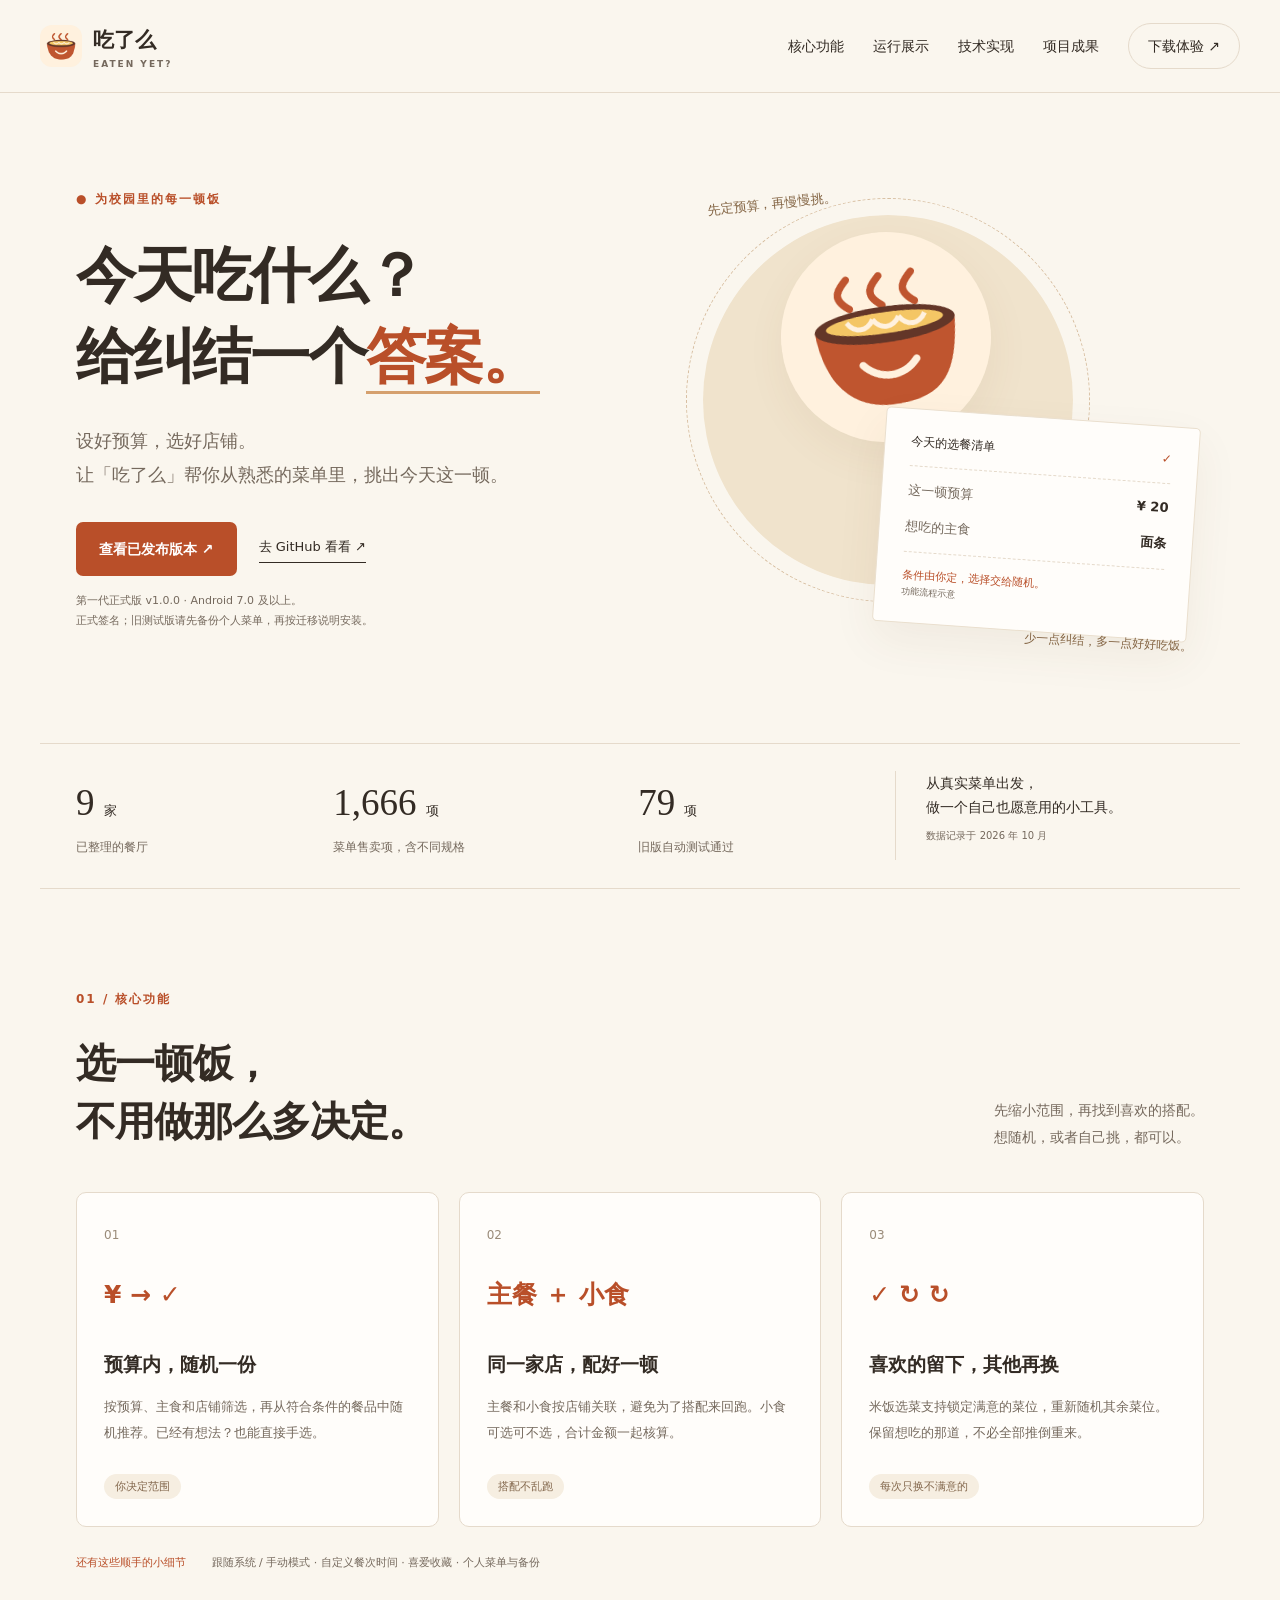
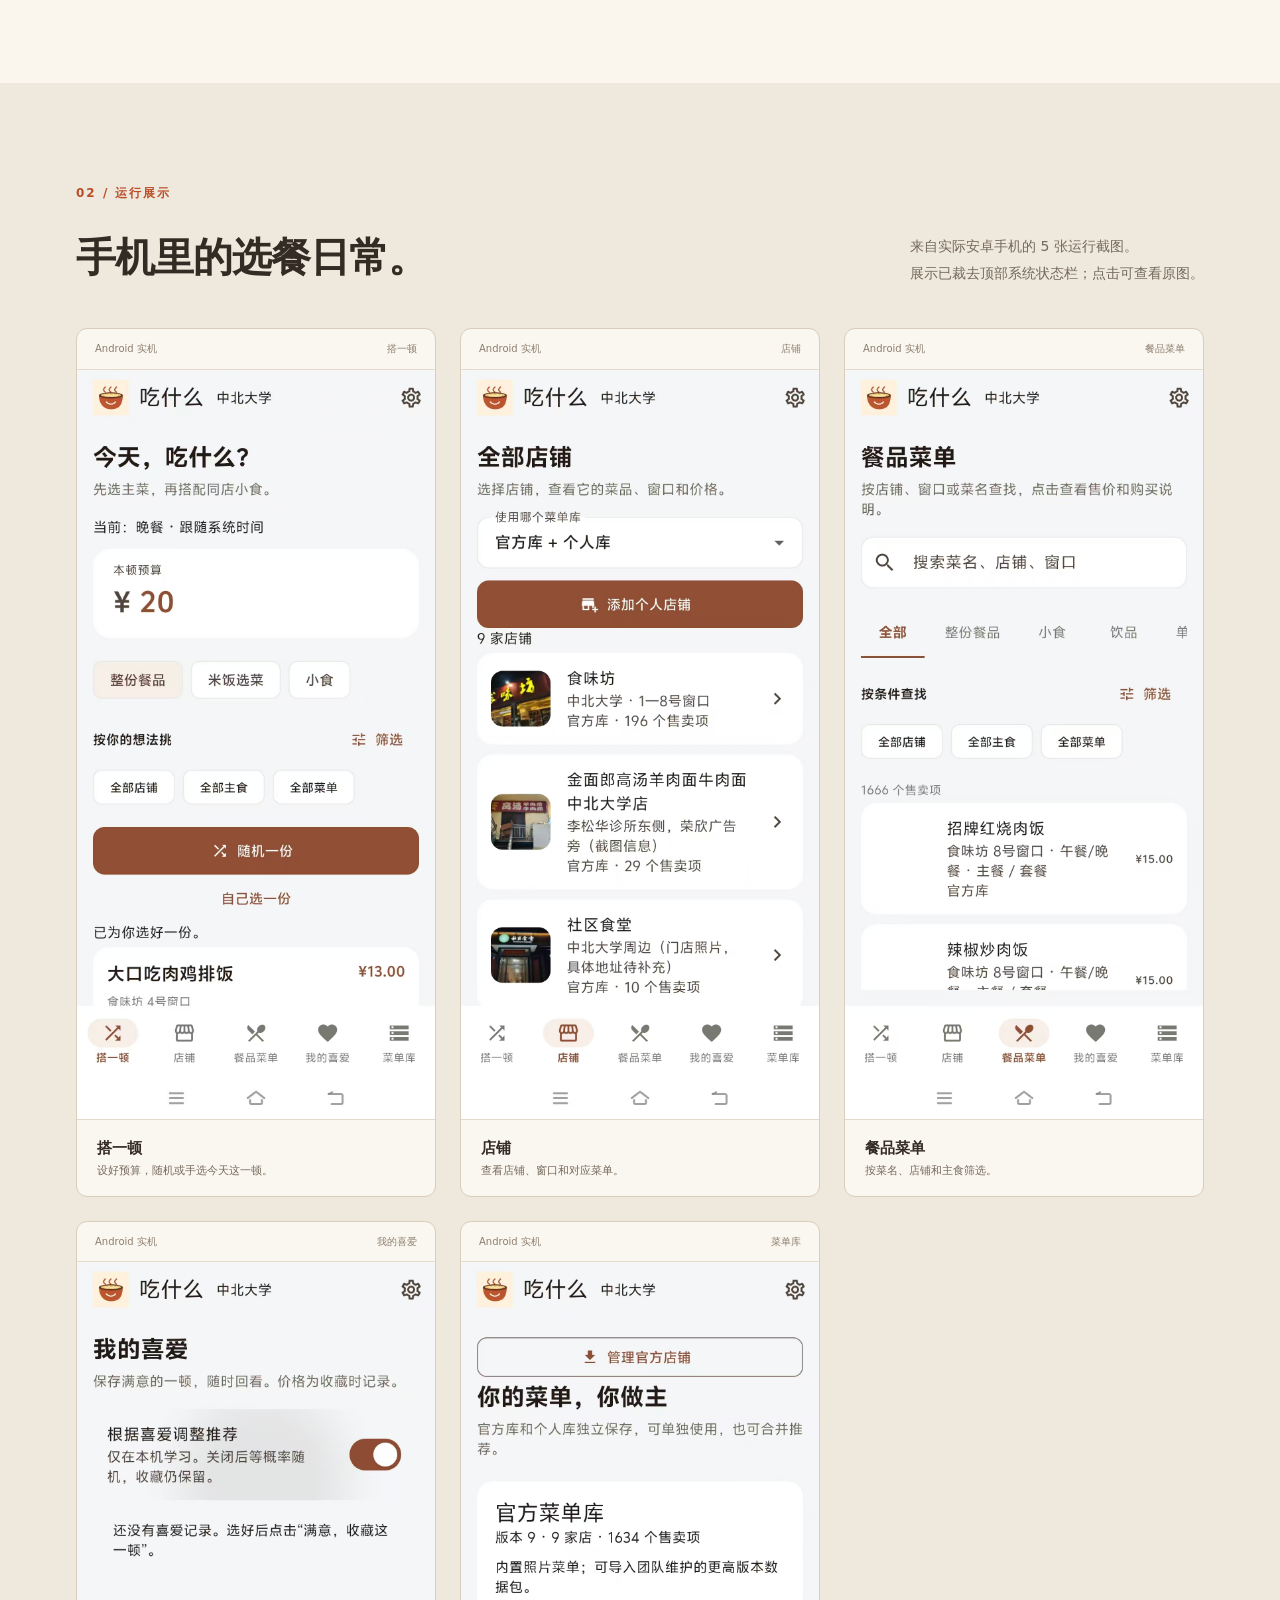
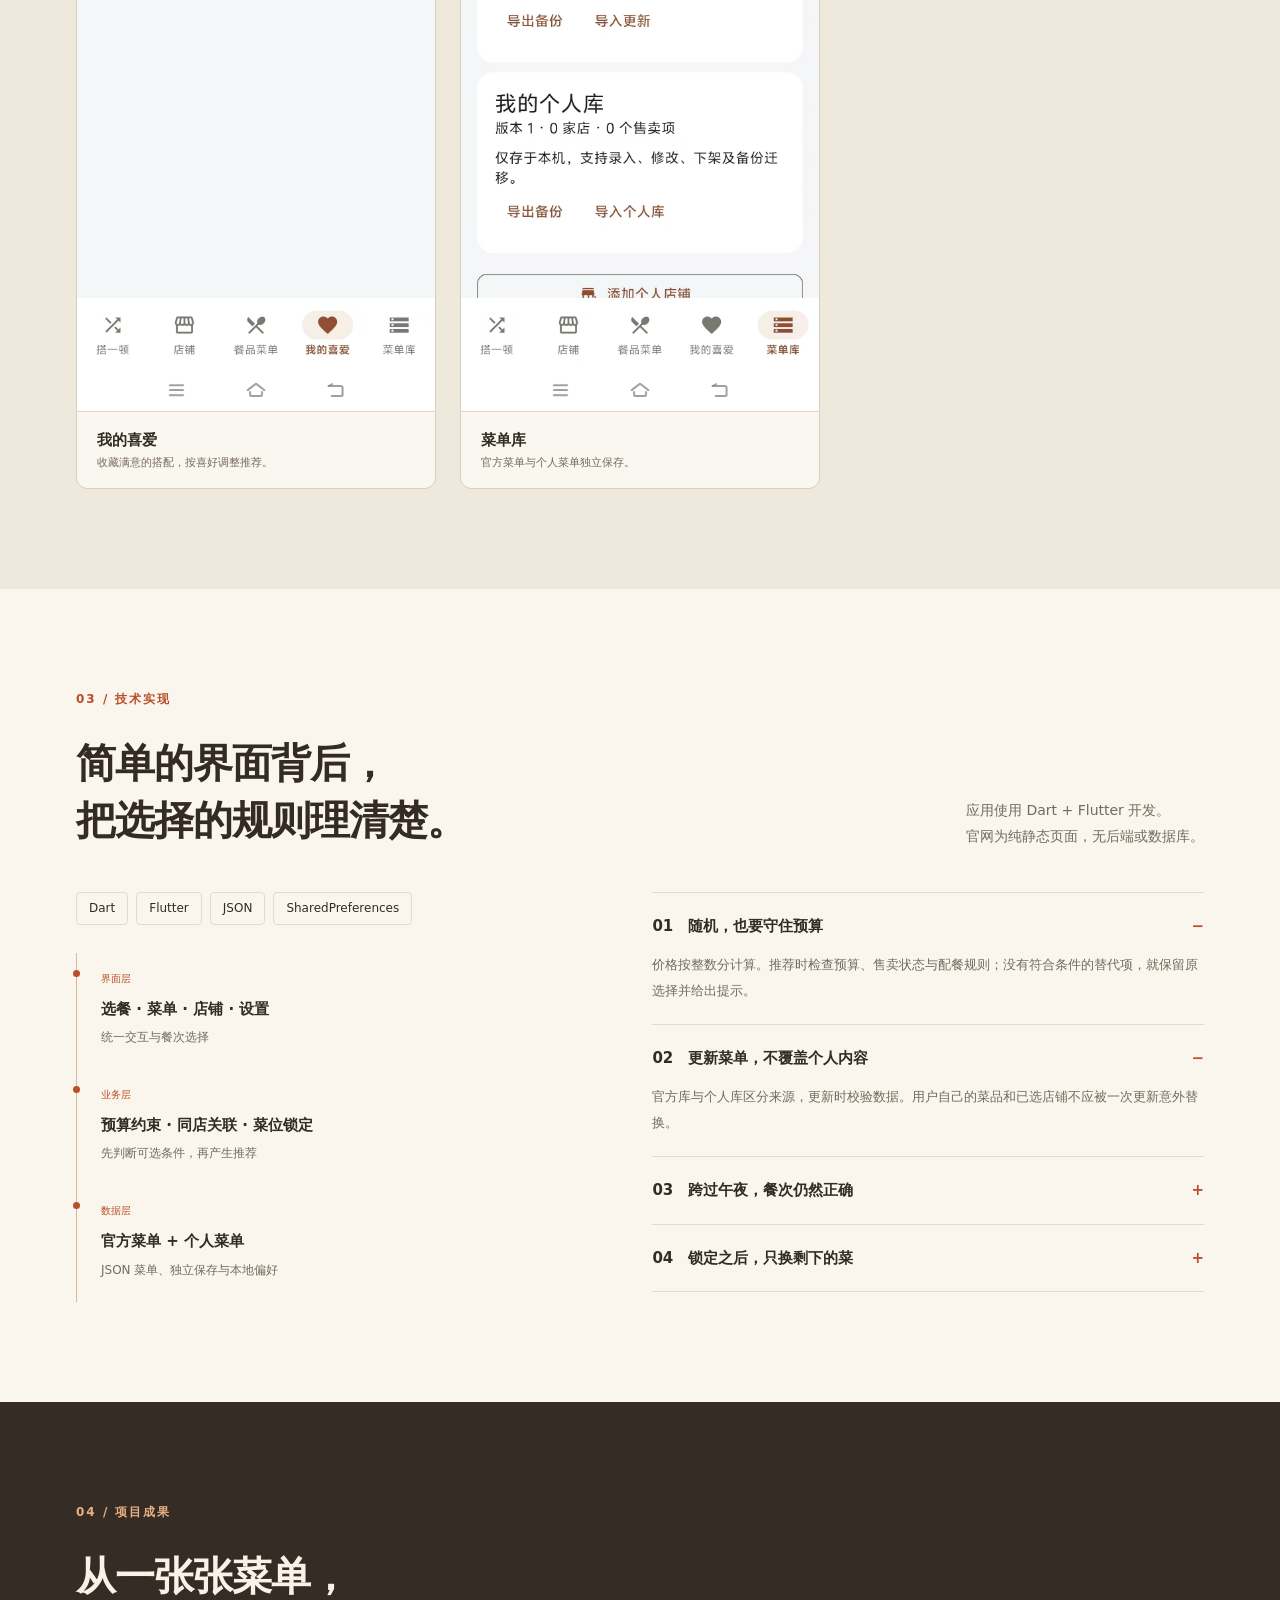
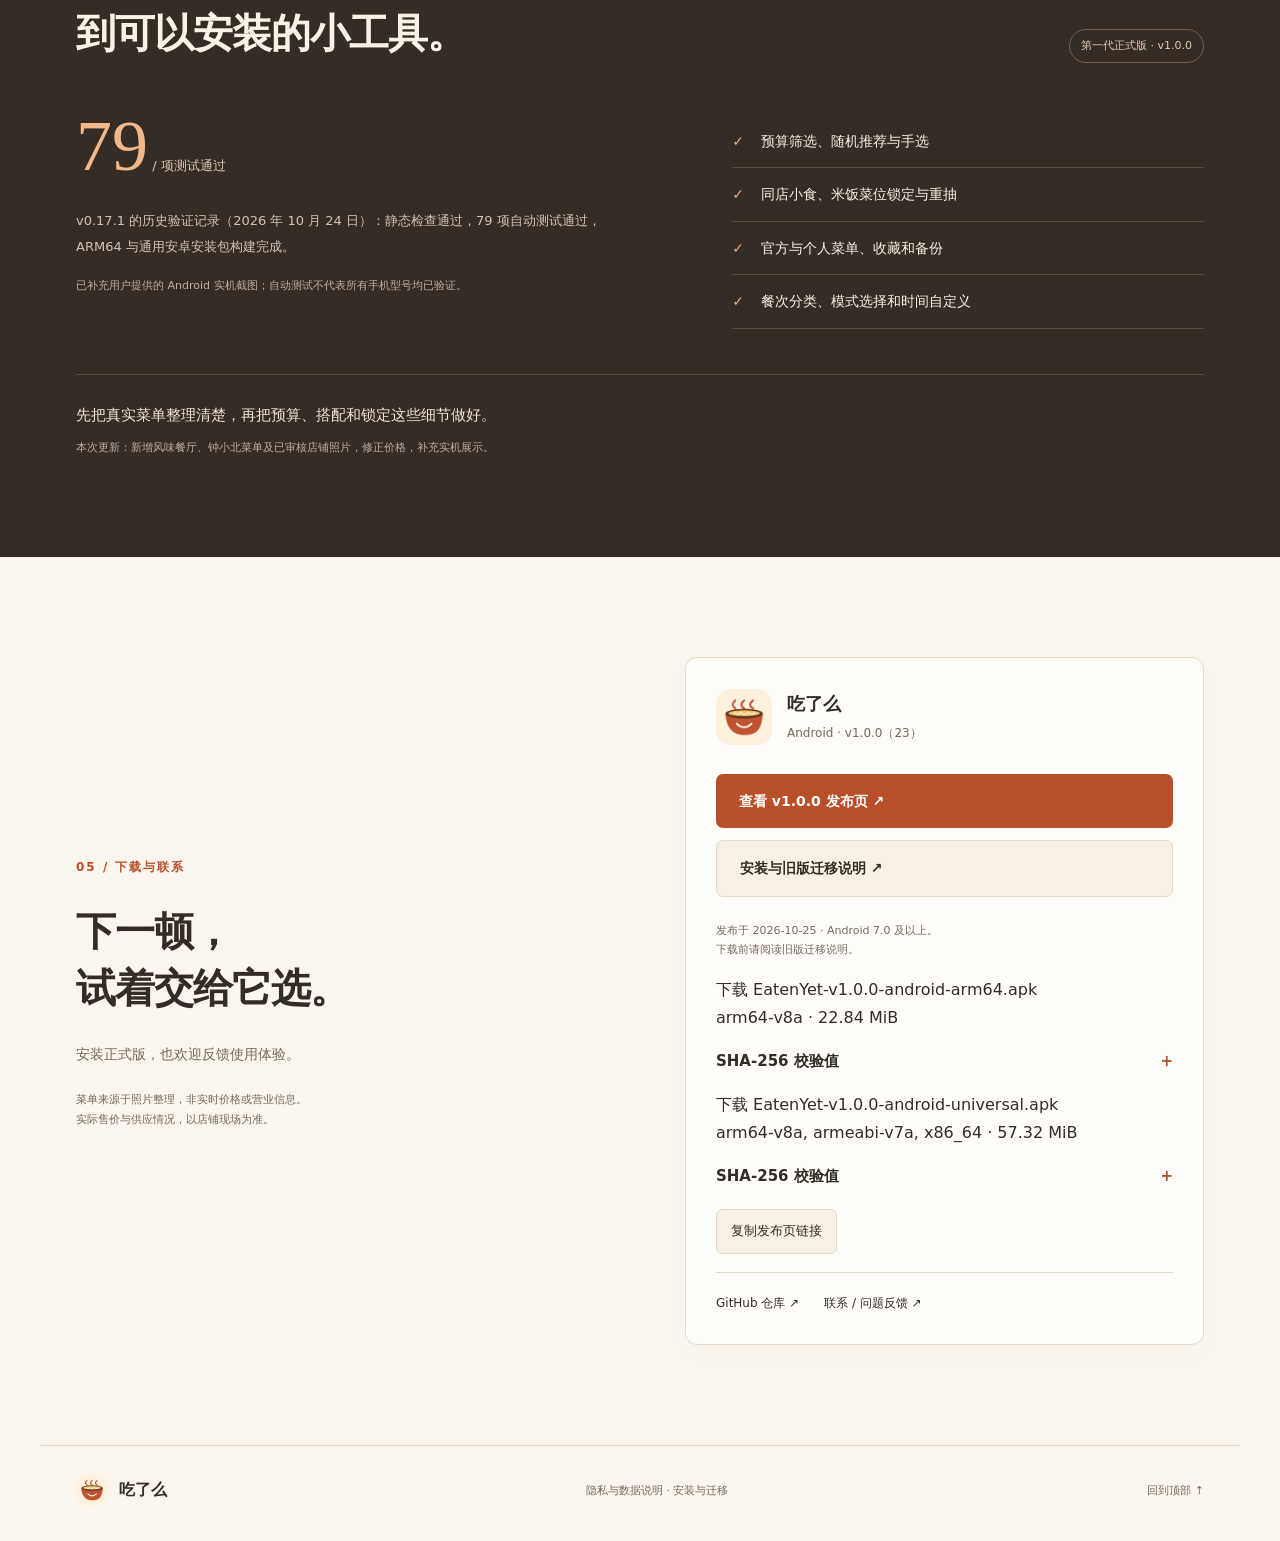
==== site/index.html @ 39111f9f "Publish verified v1.0.0 download metadata and acceptance record" ====
<!doctype html><html lang="zh-CN"><head><meta charset="utf-8"><meta name="viewport" content="width=device-width,initial-scale=1"><title>吃了么 · 给今天这一顿，一个好选择</title><meta name="description" content="校园选餐小工具：按预算随机推荐，关联同店小食，锁定喜欢的菜。"><link rel="icon" href="assets/logo.png"><link rel="stylesheet" href="styles.css"><script src="app.js" defer></script><link rel="canonical" href="https://lmynb68.github.io/Eaten-Yet-/"><meta property="og:title" content="吃了么 · 校园选餐工具"><meta property="og:description" content="按预算挑选校园餐品，第一代正式版已发布。"><meta property="og:type" content="website"><meta property="og:url" content="https://lmynb68.github.io/Eaten-Yet-/"><meta property="og:image" content="https://lmynb68.github.io/Eaten-Yet-/assets/logo.png"></head><body>
<a class="skip" href="#main">跳到正文</a><header><a class="brand" href="#home"><img src="assets/logo.png" width="42" height="42" alt=""><span>吃了么<small>EATEN YET?</small></span></a><button id="toggle" aria-expanded="false" aria-controls="nav">菜单 ☰</button><nav id="nav" aria-label="主导航"><a href="#features">核心功能</a><a href="#showcase">运行展示</a><a href="#tech">技术实现</a><a href="#results">项目成果</a><a class="nav-cta" href="#download">下载体验 ↗</a></nav></header>
<main id="main"><section id="home" class="hero wrap"><div><p class="eyebrow">● 为校园里的每一顿饭</p><h1>今天吃什么？<br>给纠结一个<em>答案。</em></h1><p class="lead">设好预算，选好店铺。<br>让「吃了么」帮你从熟悉的菜单里，挑出今天这一顿。</p><div class="actions"><a class="button primary" href="https://github.com/lmynb68/Eaten-Yet-/releases/tag/v1.0.0">查看已发布版本 ↗</a><a class="text-link" href="https://github.com/lmynb68/Eaten-Yet-" target="_blank" rel="noopener noreferrer">去 GitHub 看看 ↗</a></div><p class="micro">第一代正式版 v1.0.0 · Android 7.0 及以上。<br>正式签名；旧测试版请先备份个人菜单，再按迁移说明安装。</p></div><div class="hero-art"><div class="circle"></div><p class="note">先定预算，再慢慢挑。</p><img class="bowl" src="assets/logo.png" width="256" height="256" alt="微笑的面碗，吃了么软件 Logo"><div class="ticket"><div class="ticket-head">今天的选餐清单 <span>✓</span></div><p>这一顿预算 <strong>¥ 20</strong></p><p>想吃的主食 <strong>面条</strong></p><div class="ticket-foot">条件由你定，选择交给随机。<small>功能流程示意</small></div></div><p class="bottom-note">少一点纠结，多一点好好吃饭。</p></div></section>
<div class="stats wrap"><div><strong>9<small>家</small></strong><p>已整理的餐厅</p></div><div><strong>1,666<small>项</small></strong><p>菜单售卖项，含不同规格</p></div><div><strong>79<small>项</small></strong><p>旧版自动测试通过</p></div><div class="stats-note">从真实菜单出发，<br>做一个自己也愿意用的小工具。<small>数据记录于 2026 年 10 月</small></div></div>
<section id="features" class="section wrap"><div class="heading"><div><p class="eyebrow">01 / 核心功能</p><h2>选一顿饭，<br>不用做那么多决定。</h2></div><p>先缩小范围，再找到喜欢的搭配。<br>想随机，或者自己挑，都可以。</p></div><div class="features"><article><small>01</small><div class="symbol">¥ → ✓</div><h3>预算内，随机一份</h3><p>按预算、主食和店铺筛选，再从符合条件的餐品中随机推荐。已经有想法？也能直接手选。</p><span class="tag">你决定范围</span></article><article><small>02</small><div class="symbol">主餐 ＋ 小食</div><h3>同一家店，配好一顿</h3><p>主餐和小食按店铺关联，避免为了搭配来回跑。小食可选可不选，合计金额一起核算。</p><span class="tag">搭配不乱跑</span></article><article><small>03</small><div class="symbol">✓ ↻ ↻</div><h3>喜欢的留下，其他再换</h3><p>米饭选菜支持锁定满意的菜位，重新随机其余菜位。保留想吃的那道，不必全部推倒重来。</p><span class="tag">每次只换不满意的</span></article></div><p class="habit">还有这些顺手的小细节 <span>跟随系统 / 手动模式 · 自定义餐次时间 · 喜爱收藏 · 个人菜单与备份</span></p></section>
<section id="showcase" class="section tint"><div class="wrap"><div class="heading"><div><p class="eyebrow">02 / 运行展示</p><h2>手机里的选餐日常。</h2></div><p>来自实际安卓手机的 5 张运行截图。<br>展示已裁去顶部系统状态栏；点击可查看原图。</p></div><div class="android-gallery"><figure><div class="bar">Android 实机<span>搭一顿</span></div><a href="assets/android-meal.jpg" target="_blank" rel="noopener" aria-label="查看搭一顿原图"><div class="phone-crop"><img src="assets/android-meal.jpg" alt="吃什么安卓实机界面：搭一顿" width="1080" height="2376" loading="lazy"></div></a><figcaption><strong>搭一顿</strong><br>设好预算，随机或手选今天这一顿。</figcaption></figure><figure><div class="bar">Android 实机<span>店铺</span></div><a href="assets/android-stores.jpg" target="_blank" rel="noopener" aria-label="查看店铺原图"><div class="phone-crop"><img src="assets/android-stores.jpg" alt="吃什么安卓实机界面：店铺" width="1080" height="2376" loading="lazy"></div></a><figcaption><strong>店铺</strong><br>查看店铺、窗口和对应菜单。</figcaption></figure><figure><div class="bar">Android 实机<span>餐品菜单</span></div><a href="assets/android-menu.jpg" target="_blank" rel="noopener" aria-label="查看餐品菜单原图"><div class="phone-crop"><img src="assets/android-menu.jpg" alt="吃什么安卓实机界面：餐品菜单" width="1080" height="2376" loading="lazy"></div></a><figcaption><strong>餐品菜单</strong><br>按菜名、店铺和主食筛选。</figcaption></figure><figure><div class="bar">Android 实机<span>我的喜爱</span></div><a href="assets/android-favorites.jpg" target="_blank" rel="noopener" aria-label="查看我的喜爱原图"><div class="phone-crop"><img src="assets/android-favorites.jpg" alt="吃什么安卓实机界面：我的喜爱" width="1080" height="2376" loading="lazy"></div></a><figcaption><strong>我的喜爱</strong><br>收藏满意的搭配，按喜好调整推荐。</figcaption></figure><figure><div class="bar">Android 实机<span>菜单库</span></div><a href="assets/android-library.jpg" target="_blank" rel="noopener" aria-label="查看菜单库原图"><div class="phone-crop"><img src="assets/android-library.jpg" alt="吃什么安卓实机界面：菜单库" width="1080" height="2376" loading="lazy"></div></a><figcaption><strong>菜单库</strong><br>官方菜单与个人菜单独立保存。</figcaption></figure></div></div></section>
<section id="tech" class="section wrap"><div class="heading"><div><p class="eyebrow">03 / 技术实现</p><h2>简单的界面背后，<br>把选择的规则理清楚。</h2></div><p>应用使用 Dart + Flutter 开发。<br>官网为纯静态页面，无后端或数据库。</p></div><div class="tech-grid"><div><div class="stack"><span>Dart</span><span>Flutter</span><span>JSON</span><span>SharedPreferences</span></div><ol class="architecture"><li><small>界面层</small><h3>选餐 · 菜单 · 店铺 · 设置</h3><p>统一交互与餐次选择</p></li><li><small>业务层</small><h3>预算约束 · 同店关联 · 菜位锁定</h3><p>先判断可选条件，再产生推荐</p></li><li><small>数据层</small><h3>官方菜单 + 个人菜单</h3><p>JSON 菜单、独立保存与本地偏好</p></li></ol></div><div class="details"><details open><summary>01　随机，也要守住预算</summary><p>价格按整数分计算。推荐时检查预算、售卖状态与配餐规则；没有符合条件的替代项，就保留原选择并给出提示。</p></details><details open><summary>02　更新菜单，不覆盖个人内容</summary><p>官方库与个人库区分来源，更新时校验数据。用户自己的菜品和已选店铺不应被一次更新意外替换。</p></details><details><summary>03　跨过午夜，餐次仍然正确</summary><p>自动模式根据设备本地时间和自定义开始时间判断餐次，晚餐可延续到次日早餐前。手动模式保持用户选择。</p></details><details><summary>04　锁定之后，只换剩下的菜</summary><p>保留已锁定菜位的位置与内容，再检查剩余预算和可选菜品。全锁定或无新组合时，不把原组合当作新结果。</p></details></div></div></section>
<section id="results" class="section dark"><div class="wrap"><div class="heading"><div><p class="eyebrow">04 / 项目成果</p><h2>从一张张菜单，<br>到可以安装的小工具。</h2></div><span class="tag">第一代正式版 · v1.0.0</span></div><div class="result-grid"><div><div class="big">79<span> / 项测试通过</span></div><p>v0.17.1 的历史验证记录（2026 年 10 月 24 日）：静态检查通过，79 项自动测试通过，ARM64 与通用安卓安装包构建完成。</p><p class="micro">已补充用户提供的 Android 实机截图；自动测试不代表所有手机型号均已验证。</p></div><ul class="checklist"><li>预算筛选、随机推荐与手选</li><li>同店小食、米饭菜位锁定与重抽</li><li>官方与个人菜单、收藏和备份</li><li>餐次分类、模式选择和时间自定义</li></ul></div><blockquote>先把真实菜单整理清楚，再把预算、搭配和锁定这些细节做好。<small>本次更新：新增风味餐厅、钟小北菜单及已审核店铺照片，修正价格，补充实机展示。</small></blockquote></div></section>
<section id="download" class="section wrap download"><div><p class="eyebrow">05 / 下载与联系</p><h2>下一顿，<br>试着交给它选。</h2><p>安装正式版，也欢迎反馈使用体验。</p><p class="micro">菜单来源于照片整理，非实时价格或营业信息。<br>实际售价与供应情况，以店铺现场为准。</p></div><div class="download-card"><div class="download-brand"><img src="assets/logo.png" width="56" height="56" alt=""><div><h3>吃了么</h3><p>Android · v1.0.0（23）</p></div></div><a class="button primary" href="https://github.com/lmynb68/Eaten-Yet-/releases/tag/v1.0.0">查看 v1.0.0 发布页 ↗</a><a class="button secondary" href="install.html">安装与旧版迁移说明 ↗</a><p class="micro">发布于 2026-10-25 · Android 7.0 及以上。<br>下载前请阅读旧版迁移说明。</p><div id="release-assets"><p><a href="https://github.com/lmynb68/Eaten-Yet-/releases/download/v1.0.0/EatenYet-v1.0.0-android-arm64.apk">下载 EatenYet-v1.0.0-android-arm64.apk</a><br>arm64-v8a · 22.84 MiB</p><details><summary>SHA-256 校验值</summary><p style="overflow-wrap:anywhere">15bb5fbc57f2389b21a277476649c41357199d72ea11af1a72b0bcaa294508cb</p></details><p><a href="https://github.com/lmynb68/Eaten-Yet-/releases/download/v1.0.0/EatenYet-v1.0.0-android-universal.apk">下载 EatenYet-v1.0.0-android-universal.apk</a><br>arm64-v8a, armeabi-v7a, x86_64 · 57.32 MiB</p><details><summary>SHA-256 校验值</summary><p style="overflow-wrap:anywhere">e6e3a68ad9e65f553dfa4108bbad84ca35e5a12bb18f7831082ee174aeb31380</p></details></div><div class="download-help"><button id="copy-download" type="button">复制发布页链接</button><p id="copy-status" role="status" aria-live="polite"></p></div><div class="contact"><a href="https://github.com/lmynb68/Eaten-Yet-" target="_blank" rel="noopener noreferrer">GitHub 仓库 ↗</a><a href="https://github.com/lmynb68/Eaten-Yet-/issues" target="_blank" rel="noopener noreferrer">联系 / 问题反馈 ↗</a></div></div></section></main>
<footer class="wrap"><a class="brand" href="#home"><img src="assets/logo.png" width="32" height="32" alt="">吃了么</a><p><a href="privacy.html">隐私与数据说明</a> · <a href="install.html">安装与迁移</a></p><a href="#home">回到顶部 ↑</a></footer></body></html>
---- site/styles.css ----
:root{--bg:#faf6ee;--ink:#332b24;--muted:#75695d;--accent:#b94f29;--line:#e5dacb}*{box-sizing:border-box}html{scroll-behavior:smooth;scroll-padding-top:40px}body{margin:0;background:var(--bg);color:var(--ink);font-family:"Microsoft YaHei","PingFang SC",system-ui,sans-serif;line-height:1.75}a{color:inherit;text-decoration:none}img{max-width:100%;height:auto}a:focus-visible,button:focus-visible,summary:focus-visible{outline:3px solid var(--accent);outline-offset:5px}.wrap{max-width:1200px;margin:auto;padding-left:36px;padding-right:36px}header{max-width:1360px;margin:auto;padding:22px 40px;display:flex;align-items:center;justify-content:space-between;border-bottom:1px solid var(--line);gap:22px}.brand{display:flex;align-items:center;gap:11px;font-size:21px;font-weight:750;white-space:nowrap}.brand img{border-radius:12px}.brand small{display:block;font-size:9px;letter-spacing:2px;line-height:1.2;color:var(--muted)}nav{display:flex;gap:29px;align-items:center;font-size:14px}nav a:hover,.text-link:hover{color:var(--accent)}.nav-cta{border:1px solid var(--line);padding:10px 19px;border-radius:100px}#toggle{display:none}.skip{position:absolute;top:-100px;padding:12px;background:white;z-index:9}.skip:focus{top:0}.hero{display:grid;grid-template-columns:1.12fr 1fr;align-items:center;min-height:650px;padding-top:65px;padding-bottom:65px;gap:24px}.eyebrow{font-size:12px;letter-spacing:2px;color:var(--accent);font-weight:700;margin:0 0 25px}h1{font-size:clamp(40px,4.7vw,66px);line-height:1.35;letter-spacing:-2px;margin:0 0 26px;font-weight:800}h1 em{font-style:normal;color:var(--accent);border-bottom:3px solid #d5a06e}.lead{font-size:18px;color:var(--muted);line-height:1.9}.actions{display:flex;align-items:center;gap:22px;margin-top:30px;flex-wrap:wrap}.button{display:flex;align-items:center;justify-content:space-between;gap:22px;padding:15px 23px;border-radius:7px;font-weight:650;font-size:14px;transition:background .2s,transform .2s}.button:hover{transform:translateY(-2px)}.primary{background:var(--accent);color:white}.primary:hover{background:#943d20}.secondary{background:#f7f0e6;border:1px solid var(--line)}.text-link{font-size:13px;border-bottom:1px solid var(--ink);padding-bottom:3px}.micro{font-size:11px!important;color:var(--muted);margin:15px 0;line-height:1.8}.hero-art{position:relative;height:475px}.circle{position:absolute;width:370px;height:370px;border-radius:50%;background:#f0e3cc;top:35px;left:20px}.circle:after{content:"";position:absolute;inset:-17px;border:1px dashed #d7bea0;border-radius:50%}.bowl{position:absolute;width:210px;left:98px;top:52px;border-radius:50%;transform:rotate(-8deg);box-shadow:0 15px 40px #7b482210}.note{position:absolute;font-size:13px;color:#836443;top:0;left:24px;transform:rotate(-6deg)}.bottom-note{position:absolute;bottom:-10px;right:12px;font-size:12px;color:#836443;transform:rotate(3deg)}.ticket{position:absolute;top:237px;right:10px;width:315px;background:#fffdfa;padding:22px 26px;border:1px solid #eadfce;box-shadow:0 18px 45px #593a2010;transform:rotate(4deg);border-radius:5px}.ticket-head{display:flex;justify-content:space-between;font-size:12px;padding-bottom:13px;border-bottom:1px dashed var(--line)}.ticket-head span{color:var(--accent)}.ticket p{display:flex;justify-content:space-between;font-size:13px;color:var(--muted);margin:13px 0}.ticket strong{color:var(--ink)}.ticket-foot{font-size:11px;padding-top:13px;border-top:1px dashed var(--line);color:var(--accent)}.ticket-foot small{display:block;color:var(--muted);font-size:9px}.stats{display:grid;grid-template-columns:1fr 1.2fr 1fr 1.3fr;padding-top:27px;padding-bottom:28px;border-top:1px solid var(--line);border-bottom:1px solid var(--line);gap:20px}.stats strong{font-size:37px;font-family:Georgia,serif;font-weight:500}.stats strong small{font-family:system-ui;font-size:13px;margin-left:9px}.stats p{margin:2px 0;font-size:12px;color:var(--muted)}.stats-note{border-left:1px solid var(--line);padding-left:30px;font-size:14px}.stats-note small{display:block;margin-top:7px;color:var(--muted);font-size:10px}.section{padding-top:100px;padding-bottom:100px}.heading{display:flex;justify-content:space-between;gap:36px;align-items:flex-end;margin-bottom:42px}h2{font-size:clamp(28px,3.1vw,41px);line-height:1.45;letter-spacing:-1px;margin:0;font-weight:750}.heading>p{font-size:14px;color:var(--muted);margin:0;line-height:1.9}.features{display:grid;grid-template-columns:repeat(3,1fr);gap:20px}.features article{border:1px solid var(--line);border-radius:10px;padding:27px;background:#fffdfa}.features article>small{font-size:12px;color:#9a8b79}.symbol{margin:25px 0 27px;color:var(--accent);font-size:25px;font-weight:700;min-height:48px}h3{font-size:19px;margin:0 0 12px}.features p{font-size:13px;color:var(--muted);line-height:2;margin:0 0 25px}.tag{font-size:11px;padding:6px 11px;border-radius:40px;background:#f6eee1;color:#82664b}.habit{padding-top:15px;color:var(--accent);font-size:11px}.habit span{color:var(--muted);margin-left:22px}.tint{background:#efe8dc}.screens{display:grid;grid-template-columns:1.6fr 1fr;gap:28px}figure{margin:0;background:#faf7f0;border:1px solid #d9cdbc;border-radius:11px;overflow:hidden}.bar{display:flex;justify-content:space-between;padding:11px 18px;font-size:10px;color:#8c7e6e;border-bottom:1px solid var(--line)}.empty{min-height:290px;display:flex;align-items:center;justify-content:center;flex-direction:column;padding:25px;text-align:center}.device{font-size:60px;color:#b79872;line-height:1.2;margin-bottom:17px}.empty h3{font-size:17px}.empty p{font-size:13px;color:var(--muted);margin:0 0 10px}.empty small{font-size:10px;color:#867867}figcaption{padding:15px 20px;border-top:1px solid var(--line);font-size:11px;color:var(--muted)}
.tech-grid{display:grid;grid-template-columns:1fr 1.1fr;gap:75px}.stack{display:flex;gap:8px;flex-wrap:wrap}.stack span{border:1px solid var(--line);padding:5px 12px;border-radius:4px;font-size:12px}.architecture{list-style:none;padding:0;margin:28px 0 0;border-left:1px solid #d4baa0}.architecture li{padding:10px 0 18px 24px;position:relative}.architecture li:before{content:"";width:7px;height:7px;background:var(--accent);border-radius:50%;position:absolute;left:-4px;top:17px}.architecture small{color:var(--accent);font-size:10px}.architecture h3{font-size:15px;margin:5px 0}.architecture p{font-size:12px;color:var(--muted);margin:3px 0}.details details{border-top:1px solid var(--line);padding:20px 0}.details details:last-child{border-bottom:1px solid var(--line)}summary{font-size:15px;font-weight:650;cursor:pointer;list-style:none;display:flex;justify-content:space-between;gap:12px}summary::-webkit-details-marker{display:none}summary:after{content:"+";color:var(--accent)}details[open] summary:after{content:"−"}.details p{color:var(--muted);font-size:13px;line-height:2;margin-bottom:0}.dark{background:#342c25;color:#f8f2e7}.dark .eyebrow{color:#e7af83}.dark .tag{background:transparent;border:1px solid #74604e;color:#e1cbb4}.result-grid{display:grid;grid-template-columns:1.2fr 1fr;gap:90px}.big{font:72px Georgia,serif;margin:0 0 20px;color:#f2b889}.big span{font:13px system-ui;color:#dbc8b3}.result-grid p{font-size:13px;line-height:2;color:#d3c3b2}.dark .micro{color:#c0af9e}.checklist{padding:0;list-style:none;margin:10px 0}.checklist li{border-bottom:1px solid #584b40;padding:14px 0;font-size:14px}.checklist li:before{content:"✓";color:#ebad7f;margin-right:17px}blockquote{margin:35px 0 0;border-top:1px solid #584b40;padding-top:27px;font-size:15px;color:#f1e6d8}blockquote small{display:block;font-size:11px;color:#c0af9e;margin-top:10px}.download{display:grid;grid-template-columns:1fr 1fr;gap:90px;align-items:center}.download>div>p:not(.eyebrow){font-size:14px;color:var(--muted);margin-top:24px}.download-card{padding:30px;background:#fffdfa;border:1px solid var(--line);border-radius:12px;box-shadow:0 10px 32px #5f442008}.download-brand{display:flex;align-items:center;gap:15px;margin-bottom:27px}.download-brand img{border-radius:15px}.download-brand h3{font-size:18px;margin:0}.download-brand p{font-size:12px;margin:3px 0;color:var(--muted)}.download-card .button{margin-top:12px}.download-card .button span{font-size:11px}.contact{display:flex;gap:25px;border-top:1px solid var(--line);padding-top:20px;margin-top:18px;font-size:12px}.contact a:hover{text-decoration:underline}footer{display:flex;justify-content:space-between;align-items:center;border-top:1px solid var(--line);padding-top:24px;padding-bottom:30px;gap:24px;font-size:11px;color:var(--muted)}footer .brand{font-size:16px;color:var(--ink)}
@media(max-width:1000px){nav{gap:17px;font-size:12px}header{padding:20px 26px}.hero{gap:0}.hero-art{transform:scale(.88);transform-origin:center right}.stats{grid-template-columns:1fr 1fr 1fr}.stats-note{display:none}.features article{padding:21px}.tech-grid,.download{gap:38px}.heading{align-items:flex-start}.hero h1{font-size:48px}.actions{gap:15px}}
@media(max-width:900px){.wrap{padding-left:22px;padding-right:22px}header{padding:17px 22px;flex-wrap:wrap}#toggle{display:block;border:1px solid var(--line);background:transparent;border-radius:6px;padding:6px 11px;font:inherit;font-size:12px}nav{display:none;flex-basis:100%;flex-direction:column;align-items:stretch;gap:0;padding-top:10px}nav.open{display:flex}nav a{padding:12px;border-bottom:1px solid var(--line)}.nav-cta{border-radius:0;border:0;border-bottom:1px solid var(--line)}.hero{grid-template-columns:1fr;padding-top:48px;padding-bottom:40px;min-height:0}.hero h1{font-size:44px}.lead{font-size:16px}.hero-art{height:410px;max-width:450px;width:100%;margin:22px auto 0;transform:scale(.88);transform-origin:center center}.circle{width:290px;height:290px;left:0}.bowl{width:175px;left:65px}.ticket{top:180px;right:0;width:270px}.bottom-note{bottom:0;font-size:11px}.stats{gap:12px;padding-top:22px;padding-bottom:22px}.stats strong{font-size:29px}.stats strong small{font-size:11px;margin-left:5px}.stats p{font-size:10px}.section{padding-top:62px;padding-bottom:62px}.heading{display:block;margin-bottom:28px}.heading>p{margin-top:19px;font-size:13px}h2{font-size:30px}.eyebrow{margin-bottom:18px}.features{grid-template-columns:1fr;gap:14px}.features article{position:relative;padding:25px}.features article>small{position:absolute;right:24px;top:20px}.symbol{margin:0 0 20px;font-size:23px}.features p{margin-bottom:19px}.habit span{display:block;margin:8px 0;line-height:2.4}.screens,.tech-grid,.result-grid,.download{grid-template-columns:1fr;gap:25px}.empty{min-height:250px}.screens figure:last-child{max-width:340px;width:100%;justify-self:center}.tech-grid{gap:30px}.dark .tag{display:inline-block;margin-top:22px}.big{font-size:60px}.result-grid{gap:10px}blockquote{font-size:14px}.download-card{padding:22px}footer{flex-wrap:wrap;gap:12px}footer p{order:3;flex-basis:100%;margin:0}.contact{gap:18px;font-size:11px}}@media(prefers-reduced-motion:reduce){html{scroll-behavior:auto}.button{transition:none}}


.android-gallery{display:grid;grid-template-columns:repeat(3,minmax(0,1fr));gap:24px;align-items:start}.android-gallery figure{min-width:0}.phone-crop{aspect-ratio:1080/2260;overflow:hidden;background:#f5f6f8}.phone-crop img{display:block;width:100%;max-width:none;height:auto;margin-top:-10.740741%}.android-gallery a{display:block}.android-gallery figcaption strong{font-size:15px;color:var(--ink)}.download-help{margin-top:20px;font-size:13px}.download-help button{padding:10px 14px;border:1px solid var(--line);border-radius:6px;background:#f7f0e6;color:var(--ink);cursor:pointer;font:inherit}.download-help p{overflow-wrap:anywhere}.download-help [hidden]{display:none}.download-help details{margin-top:16px}.download-help summary{font-size:13px}@media(max-width:900px){.android-gallery{grid-template-columns:repeat(2,minmax(0,1fr));gap:16px}}@media(max-width:540px){.android-gallery{grid-template-columns:1fr;max-width:340px;margin:auto}}
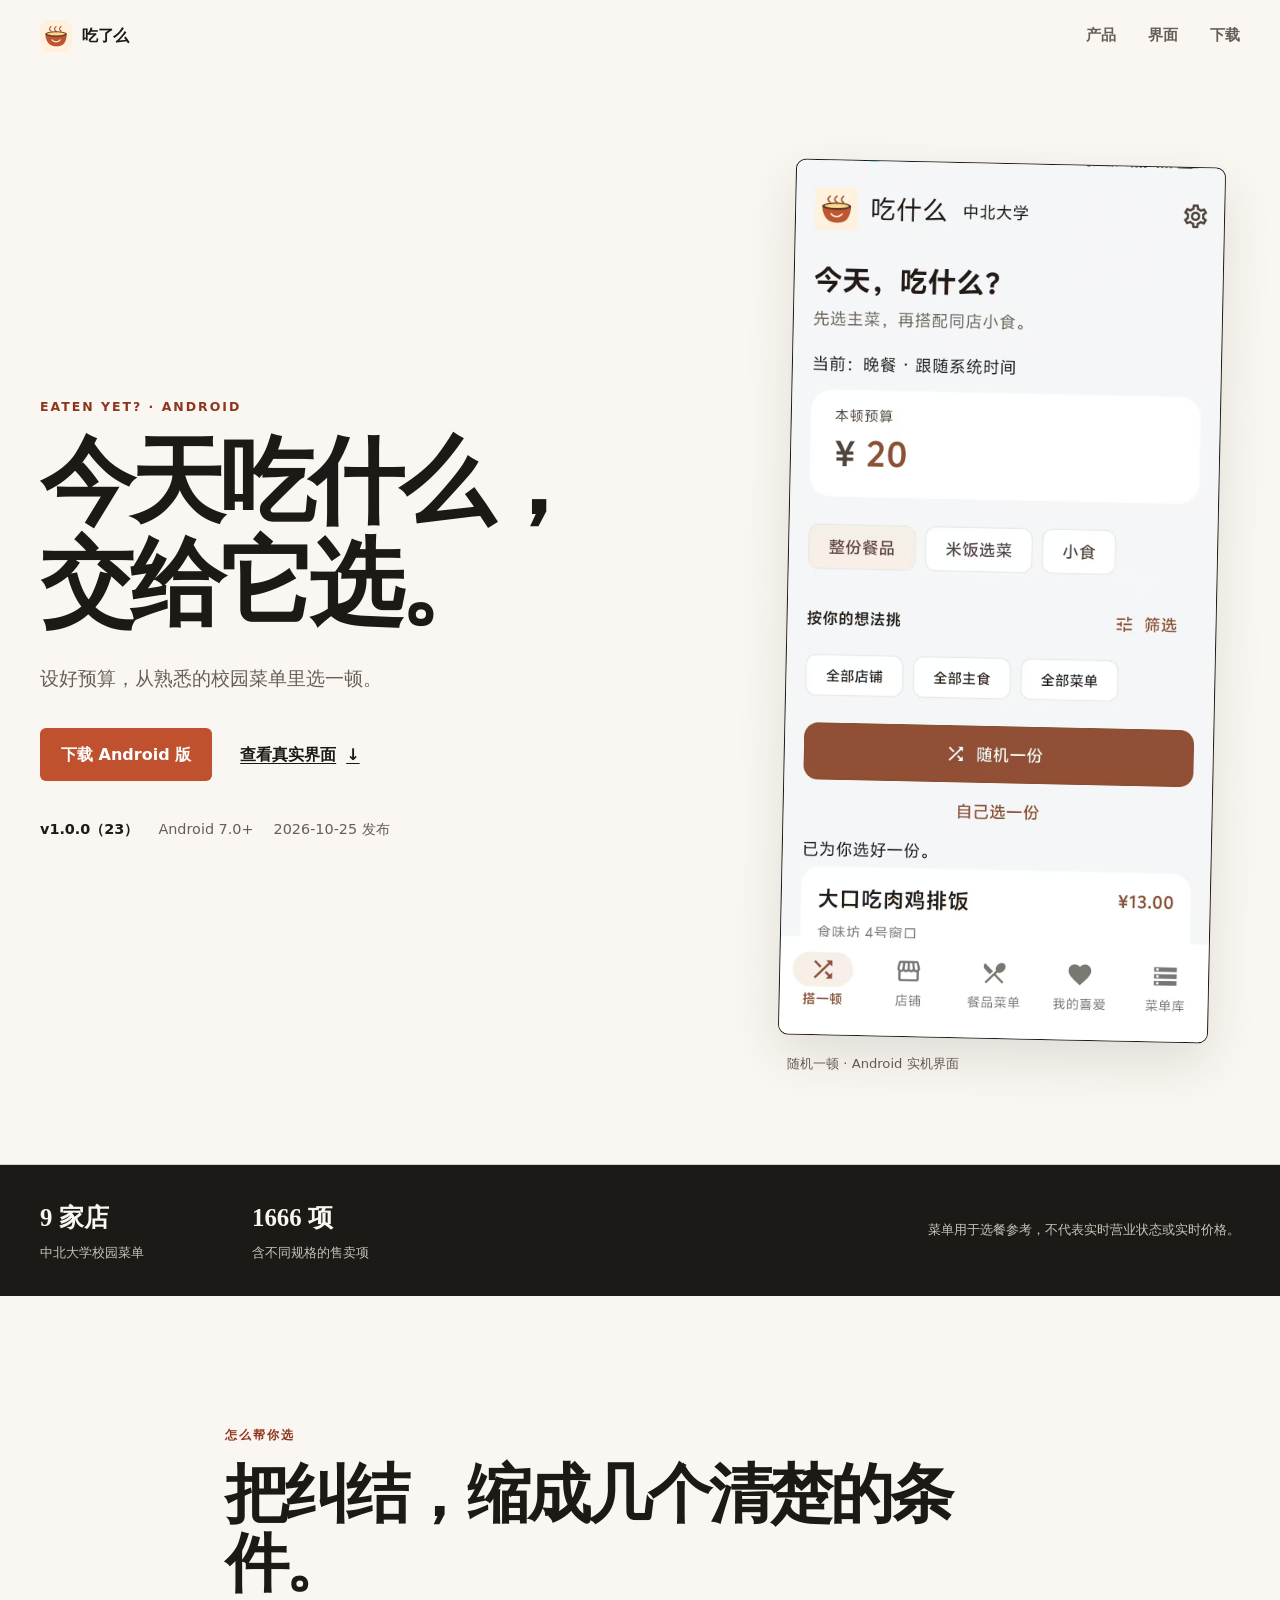
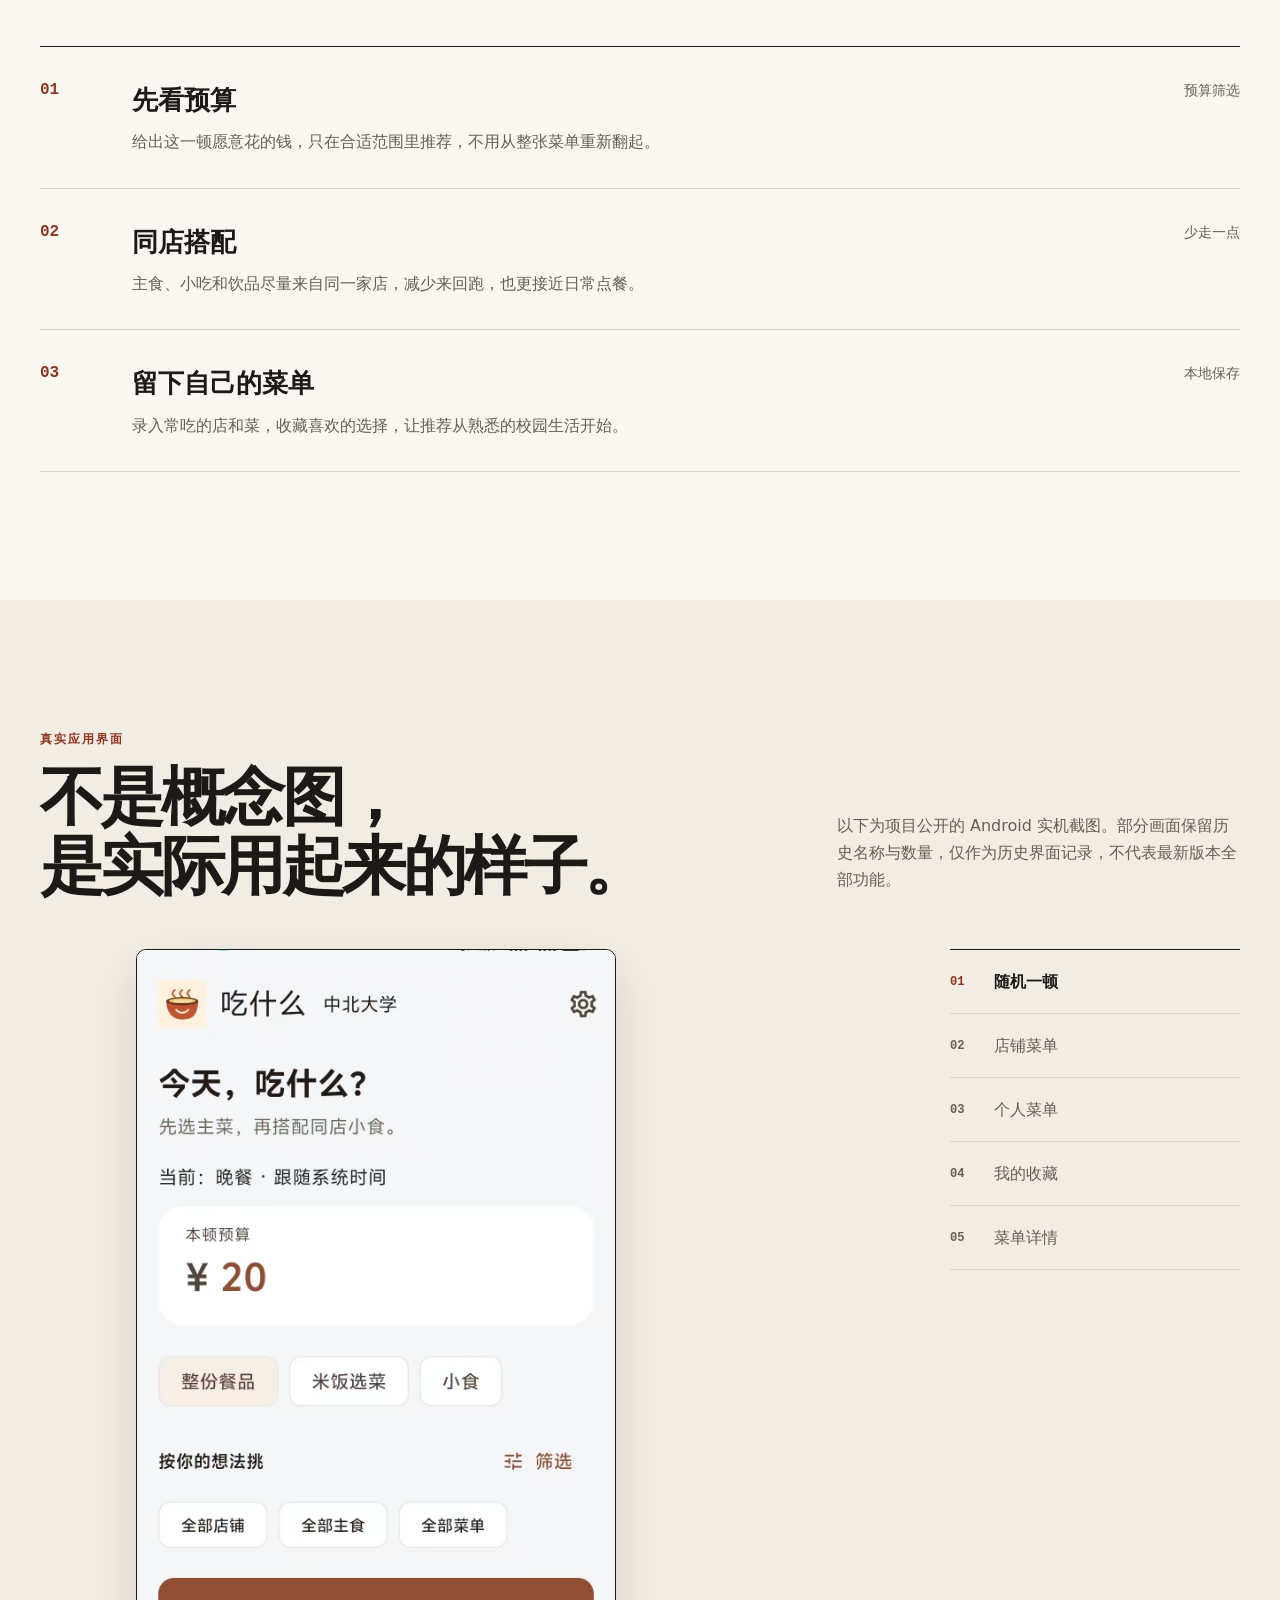
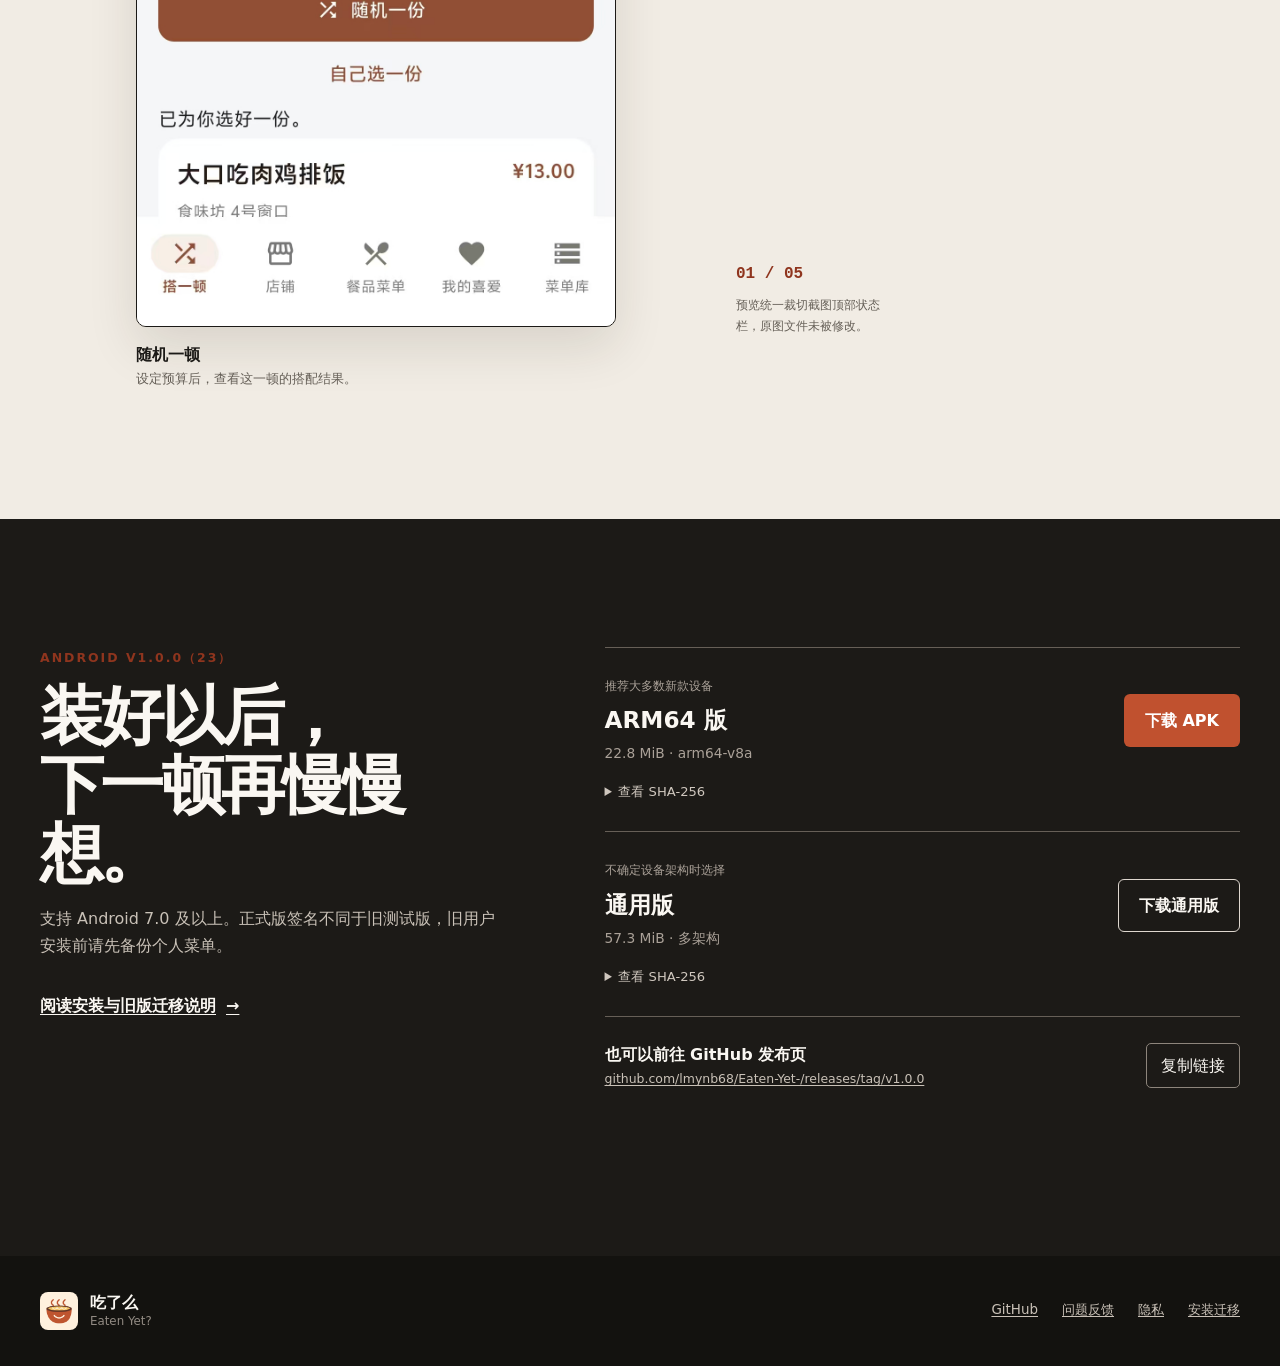
==== commit 3004df7e: "Redesign website with Open Design and verify responsive interactions" ====
--- a/site/index.html
+++ b/site/index.html
@@ -1,10 +1,158 @@
-<!doctype html><html lang="zh-CN"><head><meta charset="utf-8"><meta name="viewport" content="width=device-width,initial-scale=1"><title>吃了么 · 给今天这一顿，一个好选择</title><meta name="description" content="校园选餐小工具：按预算随机推荐，关联同店小食，锁定喜欢的菜。"><link rel="icon" href="assets/logo.png"><link rel="stylesheet" href="styles.css"><script src="app.js" defer></script><link rel="canonical" href="https://lmynb68.github.io/Eaten-Yet-/"><meta property="og:title" content="吃了么 · 校园选餐工具"><meta property="og:description" content="按预算挑选校园餐品，第一代正式版已发布。"><meta property="og:type" content="website"><meta property="og:url" content="https://lmynb68.github.io/Eaten-Yet-/"><meta property="og:image" content="https://lmynb68.github.io/Eaten-Yet-/assets/logo.png"></head><body>
-<a class="skip" href="#main">跳到正文</a><header><a class="brand" href="#home"><img src="assets/logo.png" width="42" height="42" alt=""><span>吃了么<small>EATEN YET?</small></span></a><button id="toggle" aria-expanded="false" aria-controls="nav">菜单 ☰</button><nav id="nav" aria-label="主导航"><a href="#features">核心功能</a><a href="#showcase">运行展示</a><a href="#tech">技术实现</a><a href="#results">项目成果</a><a class="nav-cta" href="#download">下载体验 ↗</a></nav></header>
-<main id="main"><section id="home" class="hero wrap"><div><p class="eyebrow">● 为校园里的每一顿饭</p><h1>今天吃什么？<br>给纠结一个<em>答案。</em></h1><p class="lead">设好预算，选好店铺。<br>让「吃了么」帮你从熟悉的菜单里，挑出今天这一顿。</p><div class="actions"><a class="button primary" href="https://github.com/lmynb68/Eaten-Yet-/releases/tag/v1.0.0">查看已发布版本 ↗</a><a class="text-link" href="https://github.com/lmynb68/Eaten-Yet-" target="_blank" rel="noopener noreferrer">去 GitHub 看看 ↗</a></div><p class="micro">第一代正式版 v1.0.0 · Android 7.0 及以上。<br>正式签名；旧测试版请先备份个人菜单，再按迁移说明安装。</p></div><div class="hero-art"><div class="circle"></div><p class="note">先定预算，再慢慢挑。</p><img class="bowl" src="assets/logo.png" width="256" height="256" alt="微笑的面碗，吃了么软件 Logo"><div class="ticket"><div class="ticket-head">今天的选餐清单 <span>✓</span></div><p>这一顿预算 <strong>¥ 20</strong></p><p>想吃的主食 <strong>面条</strong></p><div class="ticket-foot">条件由你定，选择交给随机。<small>功能流程示意</small></div></div><p class="bottom-note">少一点纠结，多一点好好吃饭。</p></div></section>
-<div class="stats wrap"><div><strong>9<small>家</small></strong><p>已整理的餐厅</p></div><div><strong>1,666<small>项</small></strong><p>菜单售卖项，含不同规格</p></div><div><strong>79<small>项</small></strong><p>旧版自动测试通过</p></div><div class="stats-note">从真实菜单出发，<br>做一个自己也愿意用的小工具。<small>数据记录于 2026 年 10 月</small></div></div>
-<section id="features" class="section wrap"><div class="heading"><div><p class="eyebrow">01 / 核心功能</p><h2>选一顿饭，<br>不用做那么多决定。</h2></div><p>先缩小范围，再找到喜欢的搭配。<br>想随机，或者自己挑，都可以。</p></div><div class="features"><article><small>01</small><div class="symbol">¥ → ✓</div><h3>预算内，随机一份</h3><p>按预算、主食和店铺筛选，再从符合条件的餐品中随机推荐。已经有想法？也能直接手选。</p><span class="tag">你决定范围</span></article><article><small>02</small><div class="symbol">主餐 ＋ 小食</div><h3>同一家店，配好一顿</h3><p>主餐和小食按店铺关联，避免为了搭配来回跑。小食可选可不选，合计金额一起核算。</p><span class="tag">搭配不乱跑</span></article><article><small>03</small><div class="symbol">✓ ↻ ↻</div><h3>喜欢的留下，其他再换</h3><p>米饭选菜支持锁定满意的菜位，重新随机其余菜位。保留想吃的那道，不必全部推倒重来。</p><span class="tag">每次只换不满意的</span></article></div><p class="habit">还有这些顺手的小细节 <span>跟随系统 / 手动模式 · 自定义餐次时间 · 喜爱收藏 · 个人菜单与备份</span></p></section>
-<section id="showcase" class="section tint"><div class="wrap"><div class="heading"><div><p class="eyebrow">02 / 运行展示</p><h2>手机里的选餐日常。</h2></div><p>来自实际安卓手机的 5 张运行截图。<br>展示已裁去顶部系统状态栏；点击可查看原图。</p></div><div class="android-gallery"><figure><div class="bar">Android 实机<span>搭一顿</span></div><a href="assets/android-meal.jpg" target="_blank" rel="noopener" aria-label="查看搭一顿原图"><div class="phone-crop"><img src="assets/android-meal.jpg" alt="吃什么安卓实机界面：搭一顿" width="1080" height="2376" loading="lazy"></div></a><figcaption><strong>搭一顿</strong><br>设好预算，随机或手选今天这一顿。</figcaption></figure><figure><div class="bar">Android 实机<span>店铺</span></div><a href="assets/android-stores.jpg" target="_blank" rel="noopener" aria-label="查看店铺原图"><div class="phone-crop"><img src="assets/android-stores.jpg" alt="吃什么安卓实机界面：店铺" width="1080" height="2376" loading="lazy"></div></a><figcaption><strong>店铺</strong><br>查看店铺、窗口和对应菜单。</figcaption></figure><figure><div class="bar">Android 实机<span>餐品菜单</span></div><a href="assets/android-menu.jpg" target="_blank" rel="noopener" aria-label="查看餐品菜单原图"><div class="phone-crop"><img src="assets/android-menu.jpg" alt="吃什么安卓实机界面：餐品菜单" width="1080" height="2376" loading="lazy"></div></a><figcaption><strong>餐品菜单</strong><br>按菜名、店铺和主食筛选。</figcaption></figure><figure><div class="bar">Android 实机<span>我的喜爱</span></div><a href="assets/android-favorites.jpg" target="_blank" rel="noopener" aria-label="查看我的喜爱原图"><div class="phone-crop"><img src="assets/android-favorites.jpg" alt="吃什么安卓实机界面：我的喜爱" width="1080" height="2376" loading="lazy"></div></a><figcaption><strong>我的喜爱</strong><br>收藏满意的搭配，按喜好调整推荐。</figcaption></figure><figure><div class="bar">Android 实机<span>菜单库</span></div><a href="assets/android-library.jpg" target="_blank" rel="noopener" aria-label="查看菜单库原图"><div class="phone-crop"><img src="assets/android-library.jpg" alt="吃什么安卓实机界面：菜单库" width="1080" height="2376" loading="lazy"></div></a><figcaption><strong>菜单库</strong><br>官方菜单与个人菜单独立保存。</figcaption></figure></div></div></section>
-<section id="tech" class="section wrap"><div class="heading"><div><p class="eyebrow">03 / 技术实现</p><h2>简单的界面背后，<br>把选择的规则理清楚。</h2></div><p>应用使用 Dart + Flutter 开发。<br>官网为纯静态页面，无后端或数据库。</p></div><div class="tech-grid"><div><div class="stack"><span>Dart</span><span>Flutter</span><span>JSON</span><span>SharedPreferences</span></div><ol class="architecture"><li><small>界面层</small><h3>选餐 · 菜单 · 店铺 · 设置</h3><p>统一交互与餐次选择</p></li><li><small>业务层</small><h3>预算约束 · 同店关联 · 菜位锁定</h3><p>先判断可选条件，再产生推荐</p></li><li><small>数据层</small><h3>官方菜单 + 个人菜单</h3><p>JSON 菜单、独立保存与本地偏好</p></li></ol></div><div class="details"><details open><summary>01　随机，也要守住预算</summary><p>价格按整数分计算。推荐时检查预算、售卖状态与配餐规则；没有符合条件的替代项，就保留原选择并给出提示。</p></details><details open><summary>02　更新菜单，不覆盖个人内容</summary><p>官方库与个人库区分来源，更新时校验数据。用户自己的菜品和已选店铺不应被一次更新意外替换。</p></details><details><summary>03　跨过午夜，餐次仍然正确</summary><p>自动模式根据设备本地时间和自定义开始时间判断餐次，晚餐可延续到次日早餐前。手动模式保持用户选择。</p></details><details><summary>04　锁定之后，只换剩下的菜</summary><p>保留已锁定菜位的位置与内容，再检查剩余预算和可选菜品。全锁定或无新组合时，不把原组合当作新结果。</p></details></div></div></section>
-<section id="results" class="section dark"><div class="wrap"><div class="heading"><div><p class="eyebrow">04 / 项目成果</p><h2>从一张张菜单，<br>到可以安装的小工具。</h2></div><span class="tag">第一代正式版 · v1.0.0</span></div><div class="result-grid"><div><div class="big">79<span> / 项测试通过</span></div><p>v0.17.1 的历史验证记录（2026 年 10 月 24 日）：静态检查通过，79 项自动测试通过，ARM64 与通用安卓安装包构建完成。</p><p class="micro">已补充用户提供的 Android 实机截图；自动测试不代表所有手机型号均已验证。</p></div><ul class="checklist"><li>预算筛选、随机推荐与手选</li><li>同店小食、米饭菜位锁定与重抽</li><li>官方与个人菜单、收藏和备份</li><li>餐次分类、模式选择和时间自定义</li></ul></div><blockquote>先把真实菜单整理清楚，再把预算、搭配和锁定这些细节做好。<small>本次更新：新增风味餐厅、钟小北菜单及已审核店铺照片，修正价格，补充实机展示。</small></blockquote></div></section>
-<section id="download" class="section wrap download"><div><p class="eyebrow">05 / 下载与联系</p><h2>下一顿，<br>试着交给它选。</h2><p>安装正式版，也欢迎反馈使用体验。</p><p class="micro">菜单来源于照片整理，非实时价格或营业信息。<br>实际售价与供应情况，以店铺现场为准。</p></div><div class="download-card"><div class="download-brand"><img src="assets/logo.png" width="56" height="56" alt=""><div><h3>吃了么</h3><p>Android · v1.0.0（23）</p></div></div><a class="button primary" href="https://github.com/lmynb68/Eaten-Yet-/releases/tag/v1.0.0">查看 v1.0.0 发布页 ↗</a><a class="button secondary" href="install.html">安装与旧版迁移说明 ↗</a><p class="micro">发布于 2026-10-25 · Android 7.0 及以上。<br>下载前请阅读旧版迁移说明。</p><div id="release-assets"><p><a href="https://github.com/lmynb68/Eaten-Yet-/releases/download/v1.0.0/EatenYet-v1.0.0-android-arm64.apk">下载 EatenYet-v1.0.0-android-arm64.apk</a><br>arm64-v8a · 22.84 MiB</p><details><summary>SHA-256 校验值</summary><p style="overflow-wrap:anywhere">15bb5fbc57f2389b21a277476649c41357199d72ea11af1a72b0bcaa294508cb</p></details><p><a href="https://github.com/lmynb68/Eaten-Yet-/releases/download/v1.0.0/EatenYet-v1.0.0-android-universal.apk">下载 EatenYet-v1.0.0-android-universal.apk</a><br>arm64-v8a, armeabi-v7a, x86_64 · 57.32 MiB</p><details><summary>SHA-256 校验值</summary><p style="overflow-wrap:anywhere">e6e3a68ad9e65f553dfa4108bbad84ca35e5a12bb18f7831082ee174aeb31380</p></details></div><div class="download-help"><button id="copy-download" type="button">复制发布页链接</button><p id="copy-status" role="status" aria-live="polite"></p></div><div class="contact"><a href="https://github.com/lmynb68/Eaten-Yet-" target="_blank" rel="noopener noreferrer">GitHub 仓库 ↗</a><a href="https://github.com/lmynb68/Eaten-Yet-/issues" target="_blank" rel="noopener noreferrer">联系 / 问题反馈 ↗</a></div></div></section></main>
-<footer class="wrap"><a class="brand" href="#home"><img src="assets/logo.png" width="32" height="32" alt="">吃了么</a><p><a href="privacy.html">隐私与数据说明</a> · <a href="install.html">安装与迁移</a></p><a href="#home">回到顶部 ↑</a></footer></body></html>
+<!doctype html>
+<html lang="zh-CN">
+<head>
+  <meta charset="utf-8">
+  <meta name="viewport" content="width=device-width, initial-scale=1">
+  <meta name="description" content="吃了么是一款面向中北大学校园菜单的 Android 选餐应用。设好预算，从熟悉的菜单里选一顿。">
+  <title>吃了么 · 今天吃什么，交给它选</title>
+  <link rel="icon" href="assets/logo.png">
+  <link rel="stylesheet" href="styles.css">
+  <script src="app.js" defer></script>
+  <link rel="canonical" href="https://lmynb68.github.io/Eaten-Yet-/">
+  <meta property="og:title" content="吃了么 · 今天吃什么，交给它选">
+  <meta property="og:description" content="设好预算，从熟悉的校园菜单里选一顿。Android 正式版已发布。">
+  <meta property="og:type" content="website">
+  <meta property="og:url" content="https://lmynb68.github.io/Eaten-Yet-/">
+  <meta property="og:image" content="https://lmynb68.github.io/Eaten-Yet-/assets/logo.png">
+</head>
+<body>
+  <a class="skip-link" href="#main">跳到主要内容</a>
+  <header class="site-header" data-header>
+    <div class="wrap header-inner">
+      <a class="brand" href="#top" aria-label="吃了么首页">
+        <img src="assets/logo.png" width="256" height="256" alt="">
+        <span>吃了么</span>
+      </a>
+      <button class="menu-toggle" type="button" aria-expanded="false" aria-controls="site-nav" data-menu-toggle>
+        <span class="menu-label">菜单</span>
+        <span class="menu-lines" aria-hidden="true"><i></i><i></i></span>
+      </button>
+      <nav class="site-nav" id="site-nav" aria-label="主要导航" data-nav>
+        <a href="#product">产品</a>
+        <a href="#interface">界面</a>
+        <a href="#download">下载</a>
+      </nav>
+    </div>
+  </header>
+
+  <main id="main">
+    <section class="hero" id="top" aria-labelledby="hero-title">
+      <div class="wrap hero-grid">
+        <div class="hero-copy">
+          <p class="eyebrow">Eaten Yet? · Android</p>
+          <h1 id="hero-title">今天吃什么，<br>交给它选。</h1>
+          <p class="hero-lede">设好预算，从熟悉的校园菜单里选一顿。</p>
+          <div class="hero-actions">
+            <a class="button button-primary" href="https://github.com/lmynb68/Eaten-Yet-/releases/download/v1.0.0/EatenYet-v1.0.0-android-arm64.apk" data-primary-download>下载 Android 版</a>
+            <a class="text-link" href="#interface">查看真实界面 <span aria-hidden="true">↓</span></a>
+          </div>
+          <p class="hero-meta"><strong>v1.0.0（23）</strong><span>Android 7.0+</span><span>2026-10-25 发布</span></p>
+        </div>
+        <figure class="hero-device">
+          <div class="screenshot-frame screenshot-frame-hero">
+            <img src="assets/android-meal.jpg" width="1080" height="2376" alt="吃了么应用随机选餐结果界面，展示预算内的一顿校园餐" fetchpriority="high">
+          </div>
+          <figcaption>随机一顿 · Android 实机界面</figcaption>
+        </figure>
+      </div>
+    </section>
+
+    <section class="facts-band" aria-label="应用内容范围">
+      <div class="wrap facts-grid">
+        <div class="od-stat"><strong>9 家店</strong><span>中北大学校园菜单</span></div>
+        <div class="od-stat"><strong>1666 项</strong><span>含不同规格的售卖项</span></div>
+        <p>菜单用于选餐参考，不代表实时营业状态或实时价格。</p>
+      </div>
+    </section>
+
+    <section class="section" id="product" aria-labelledby="product-title">
+      <div class="wrap section-heading">
+        <p class="eyebrow">怎么帮你选</p>
+        <h2 id="product-title">把纠结，缩成几个清楚的条件。</h2>
+      </div>
+      <div class="wrap feature-list">
+        <article class="feature-row">
+          <div class="feature-number" aria-hidden="true">01</div>
+          <div><h3>先看预算</h3><p>给出这一顿愿意花的钱，只在合适范围里推荐，不用从整张菜单重新翻起。</p></div>
+          <span class="feature-note">预算筛选</span>
+        </article>
+        <article class="feature-row">
+          <div class="feature-number" aria-hidden="true">02</div>
+          <div><h3>同店搭配</h3><p>主食、小吃和饮品尽量来自同一家店，减少来回跑，也更接近日常点餐。</p></div>
+          <span class="feature-note">少走一点</span>
+        </article>
+        <article class="feature-row">
+          <div class="feature-number" aria-hidden="true">03</div>
+          <div><h3>留下自己的菜单</h3><p>录入常吃的店和菜，收藏喜欢的选择，让推荐从熟悉的校园生活开始。</p></div>
+          <span class="feature-note">本地保存</span>
+        </article>
+      </div>
+    </section>
+
+    <section class="section interface-section" id="interface" aria-labelledby="interface-title">
+      <div class="wrap section-heading section-heading-split">
+        <div><p class="eyebrow">真实应用界面</p><h2 id="interface-title">不是概念图，<br>是实际用起来的样子。</h2></div>
+        <p>以下为项目公开的 Android 实机截图。部分画面保留历史名称与数量，仅作为历史界面记录，不代表最新版本全部功能。</p>
+      </div>
+      <div class="wrap gallery" data-gallery>
+        <div class="gallery-stage" id="gallery-panel" role="tabpanel" aria-live="polite" tabindex="0">
+          <figure class="gallery-main">
+            <div class="screenshot-frame screenshot-frame-gallery">
+              <img src="assets/android-meal.jpg" width="1080" height="2376" alt="随机一顿界面" data-gallery-image>
+            </div>
+            <figcaption><strong data-gallery-title>随机一顿</strong><span data-gallery-caption>设定预算后，查看这一顿的搭配结果。</span></figcaption>
+          </figure>
+          <aside class="gallery-note"><span>01 / 05</span><p>预览统一裁切截图顶部状态栏，原图文件未被修改。</p></aside>
+        </div>
+        <div class="gallery-tabs" role="tablist" aria-label="选择应用截图">
+          <button class="gallery-tab is-active" type="button" role="tab" aria-controls="gallery-panel" tabindex="0" aria-selected="true" data-src="assets/android-meal.jpg" data-title="随机一顿" data-caption="设定预算后，查看这一顿的搭配结果。" data-alt="随机一顿界面"><span>01</span>随机一顿</button>
+          <button class="gallery-tab" type="button" role="tab" aria-controls="gallery-panel" tabindex="-1" aria-selected="false" data-src="assets/android-stores.jpg" data-title="店铺菜单" data-caption="从熟悉的校园店铺开始浏览。" data-alt="校园店铺列表界面"><span>02</span>店铺菜单</button>
+          <button class="gallery-tab" type="button" role="tab" aria-controls="gallery-panel" tabindex="-1" aria-selected="false" data-src="assets/android-library.jpg" data-title="个人菜单" data-caption="管理自己录入和导入的菜单库。" data-alt="个人菜单库界面"><span>03</span>个人菜单</button>
+          <button class="gallery-tab" type="button" role="tab" aria-controls="gallery-panel" tabindex="-1" aria-selected="false" data-src="assets/android-favorites.jpg" data-title="我的收藏" data-caption="把想再吃一次的选择留在本地。" data-alt="收藏列表界面"><span>04</span>我的收藏</button>
+          <button class="gallery-tab" type="button" role="tab" aria-controls="gallery-panel" tabindex="-1" aria-selected="false" data-src="assets/android-menu.jpg" data-title="菜单详情" data-caption="查看菜单内容与不同规格。" data-alt="菜单详情界面"><span>05</span>菜单详情</button>
+        </div>
+      </div>
+    </section>
+
+    <section class="section download-section" id="download" aria-labelledby="download-title">
+      <div class="wrap download-grid">
+        <div class="download-intro">
+          <p class="eyebrow">Android v1.0.0（23）</p>
+          <h2 id="download-title">装好以后，<br>下一顿再慢慢想。</h2>
+          <p>支持 Android 7.0 及以上。正式版签名不同于旧测试版，旧用户安装前请先备份个人菜单。</p>
+          <a class="text-link" href="install.html">阅读安装与旧版迁移说明 <span aria-hidden="true">→</span></a>
+        </div>
+        <div class="download-options" data-release-status="loading">
+          <article class="download-option is-primary">
+            <div class="download-copy"><p class="option-kicker">推荐大多数新款设备</p><h3>ARM64 版</h3><p><span data-arm64-size>22.8 MiB</span> · arm64-v8a</p></div>
+            <a class="button button-primary" href="https://github.com/lmynb68/Eaten-Yet-/releases/download/v1.0.0/EatenYet-v1.0.0-android-arm64.apk" data-arm64-download>下载 APK</a>
+            <details class="checksum"><summary>查看 SHA-256</summary><code data-arm64-sha>15bb5fbc57f2389b21a277476649c41357199d72ea11af1a72b0bcaa294508cb</code></details>
+          </article>
+          <article class="download-option">
+            <div class="download-copy"><p class="option-kicker">不确定设备架构时选择</p><h3>通用版</h3><p><span data-universal-size>57.3 MiB</span> · 多架构</p></div>
+            <a class="button button-secondary" href="https://github.com/lmynb68/Eaten-Yet-/releases/download/v1.0.0/EatenYet-v1.0.0-android-universal.apk" data-universal-download>下载通用版</a>
+            <details class="checksum"><summary>查看 SHA-256</summary><code data-universal-sha>e6e3a68ad9e65f553dfa4108bbad84ca35e5a12bb18f7831082ee174aeb31380</code></details>
+          </article>
+          <div class="release-link-box">
+            <div><strong>也可以前往 GitHub 发布页</strong><a href="https://github.com/lmynb68/Eaten-Yet-/releases/tag/v1.0.0" data-release-link>github.com/lmynb68/Eaten-Yet-/releases/tag/v1.0.0</a></div>
+            <button class="copy-button" type="button" data-copy-release>复制链接</button>
+          </div>
+          <p class="copy-status" role="status" aria-live="polite" data-copy-status></p>
+        </div>
+      </div>
+    </section>
+  </main>
+
+  <footer class="site-footer">
+    <div class="wrap footer-inner">
+      <div><img src="assets/logo.png" width="256" height="256" alt=""><p><strong>吃了么</strong><span>Eaten Yet?</span></p></div>
+      <nav aria-label="页脚导航">
+        <a href="https://github.com/lmynb68/Eaten-Yet-">GitHub</a>
+        <a href="https://github.com/lmynb68/Eaten-Yet-/issues">问题反馈</a>
+        <a href="privacy.html">隐私</a>
+        <a href="install.html">安装迁移</a>
+      </nav>
+    </div>
+  </footer>
+</body>
+</html>
--- a/site/styles.css
+++ b/site/styles.css
@@ -1,7 +1,211 @@
-:root{--bg:#faf6ee;--ink:#332b24;--muted:#75695d;--accent:#b94f29;--line:#e5dacb}*{box-sizing:border-box}html{scroll-behavior:smooth;scroll-padding-top:40px}body{margin:0;background:var(--bg);color:var(--ink);font-family:"Microsoft YaHei","PingFang SC",system-ui,sans-serif;line-height:1.75}a{color:inherit;text-decoration:none}img{max-width:100%;height:auto}a:focus-visible,button:focus-visible,summary:focus-visible{outline:3px solid var(--accent);outline-offset:5px}.wrap{max-width:1200px;margin:auto;padding-left:36px;padding-right:36px}header{max-width:1360px;margin:auto;padding:22px 40px;display:flex;align-items:center;justify-content:space-between;border-bottom:1px solid var(--line);gap:22px}.brand{display:flex;align-items:center;gap:11px;font-size:21px;font-weight:750;white-space:nowrap}.brand img{border-radius:12px}.brand small{display:block;font-size:9px;letter-spacing:2px;line-height:1.2;color:var(--muted)}nav{display:flex;gap:29px;align-items:center;font-size:14px}nav a:hover,.text-link:hover{color:var(--accent)}.nav-cta{border:1px solid var(--line);padding:10px 19px;border-radius:100px}#toggle{display:none}.skip{position:absolute;top:-100px;padding:12px;background:white;z-index:9}.skip:focus{top:0}.hero{display:grid;grid-template-columns:1.12fr 1fr;align-items:center;min-height:650px;padding-top:65px;padding-bottom:65px;gap:24px}.eyebrow{font-size:12px;letter-spacing:2px;color:var(--accent);font-weight:700;margin:0 0 25px}h1{font-size:clamp(40px,4.7vw,66px);line-height:1.35;letter-spacing:-2px;margin:0 0 26px;font-weight:800}h1 em{font-style:normal;color:var(--accent);border-bottom:3px solid #d5a06e}.lead{font-size:18px;color:var(--muted);line-height:1.9}.actions{display:flex;align-items:center;gap:22px;margin-top:30px;flex-wrap:wrap}.button{display:flex;align-items:center;justify-content:space-between;gap:22px;padding:15px 23px;border-radius:7px;font-weight:650;font-size:14px;transition:background .2s,transform .2s}.button:hover{transform:translateY(-2px)}.primary{background:var(--accent);color:white}.primary:hover{background:#943d20}.secondary{background:#f7f0e6;border:1px solid var(--line)}.text-link{font-size:13px;border-bottom:1px solid var(--ink);padding-bottom:3px}.micro{font-size:11px!important;color:var(--muted);margin:15px 0;line-height:1.8}.hero-art{position:relative;height:475px}.circle{position:absolute;width:370px;height:370px;border-radius:50%;background:#f0e3cc;top:35px;left:20px}.circle:after{content:"";position:absolute;inset:-17px;border:1px dashed #d7bea0;border-radius:50%}.bowl{position:absolute;width:210px;left:98px;top:52px;border-radius:50%;transform:rotate(-8deg);box-shadow:0 15px 40px #7b482210}.note{position:absolute;font-size:13px;color:#836443;top:0;left:24px;transform:rotate(-6deg)}.bottom-note{position:absolute;bottom:-10px;right:12px;font-size:12px;color:#836443;transform:rotate(3deg)}.ticket{position:absolute;top:237px;right:10px;width:315px;background:#fffdfa;padding:22px 26px;border:1px solid #eadfce;box-shadow:0 18px 45px #593a2010;transform:rotate(4deg);border-radius:5px}.ticket-head{display:flex;justify-content:space-between;font-size:12px;padding-bottom:13px;border-bottom:1px dashed var(--line)}.ticket-head span{color:var(--accent)}.ticket p{display:flex;justify-content:space-between;font-size:13px;color:var(--muted);margin:13px 0}.ticket strong{color:var(--ink)}.ticket-foot{font-size:11px;padding-top:13px;border-top:1px dashed var(--line);color:var(--accent)}.ticket-foot small{display:block;color:var(--muted);font-size:9px}.stats{display:grid;grid-template-columns:1fr 1.2fr 1fr 1.3fr;padding-top:27px;padding-bottom:28px;border-top:1px solid var(--line);border-bottom:1px solid var(--line);gap:20px}.stats strong{font-size:37px;font-family:Georgia,serif;font-weight:500}.stats strong small{font-family:system-ui;font-size:13px;margin-left:9px}.stats p{margin:2px 0;font-size:12px;color:var(--muted)}.stats-note{border-left:1px solid var(--line);padding-left:30px;font-size:14px}.stats-note small{display:block;margin-top:7px;color:var(--muted);font-size:10px}.section{padding-top:100px;padding-bottom:100px}.heading{display:flex;justify-content:space-between;gap:36px;align-items:flex-end;margin-bottom:42px}h2{font-size:clamp(28px,3.1vw,41px);line-height:1.45;letter-spacing:-1px;margin:0;font-weight:750}.heading>p{font-size:14px;color:var(--muted);margin:0;line-height:1.9}.features{display:grid;grid-template-columns:repeat(3,1fr);gap:20px}.features article{border:1px solid var(--line);border-radius:10px;padding:27px;background:#fffdfa}.features article>small{font-size:12px;color:#9a8b79}.symbol{margin:25px 0 27px;color:var(--accent);font-size:25px;font-weight:700;min-height:48px}h3{font-size:19px;margin:0 0 12px}.features p{font-size:13px;color:var(--muted);line-height:2;margin:0 0 25px}.tag{font-size:11px;padding:6px 11px;border-radius:40px;background:#f6eee1;color:#82664b}.habit{padding-top:15px;color:var(--accent);font-size:11px}.habit span{color:var(--muted);margin-left:22px}.tint{background:#efe8dc}.screens{display:grid;grid-template-columns:1.6fr 1fr;gap:28px}figure{margin:0;background:#faf7f0;border:1px solid #d9cdbc;border-radius:11px;overflow:hidden}.bar{display:flex;justify-content:space-between;padding:11px 18px;font-size:10px;color:#8c7e6e;border-bottom:1px solid var(--line)}.empty{min-height:290px;display:flex;align-items:center;justify-content:center;flex-direction:column;padding:25px;text-align:center}.device{font-size:60px;color:#b79872;line-height:1.2;margin-bottom:17px}.empty h3{font-size:17px}.empty p{font-size:13px;color:var(--muted);margin:0 0 10px}.empty small{font-size:10px;color:#867867}figcaption{padding:15px 20px;border-top:1px solid var(--line);font-size:11px;color:var(--muted)}
-.tech-grid{display:grid;grid-template-columns:1fr 1.1fr;gap:75px}.stack{display:flex;gap:8px;flex-wrap:wrap}.stack span{border:1px solid var(--line);padding:5px 12px;border-radius:4px;font-size:12px}.architecture{list-style:none;padding:0;margin:28px 0 0;border-left:1px solid #d4baa0}.architecture li{padding:10px 0 18px 24px;position:relative}.architecture li:before{content:"";width:7px;height:7px;background:var(--accent);border-radius:50%;position:absolute;left:-4px;top:17px}.architecture small{color:var(--accent);font-size:10px}.architecture h3{font-size:15px;margin:5px 0}.architecture p{font-size:12px;color:var(--muted);margin:3px 0}.details details{border-top:1px solid var(--line);padding:20px 0}.details details:last-child{border-bottom:1px solid var(--line)}summary{font-size:15px;font-weight:650;cursor:pointer;list-style:none;display:flex;justify-content:space-between;gap:12px}summary::-webkit-details-marker{display:none}summary:after{content:"+";color:var(--accent)}details[open] summary:after{content:"−"}.details p{color:var(--muted);font-size:13px;line-height:2;margin-bottom:0}.dark{background:#342c25;color:#f8f2e7}.dark .eyebrow{color:#e7af83}.dark .tag{background:transparent;border:1px solid #74604e;color:#e1cbb4}.result-grid{display:grid;grid-template-columns:1.2fr 1fr;gap:90px}.big{font:72px Georgia,serif;margin:0 0 20px;color:#f2b889}.big span{font:13px system-ui;color:#dbc8b3}.result-grid p{font-size:13px;line-height:2;color:#d3c3b2}.dark .micro{color:#c0af9e}.checklist{padding:0;list-style:none;margin:10px 0}.checklist li{border-bottom:1px solid #584b40;padding:14px 0;font-size:14px}.checklist li:before{content:"✓";color:#ebad7f;margin-right:17px}blockquote{margin:35px 0 0;border-top:1px solid #584b40;padding-top:27px;font-size:15px;color:#f1e6d8}blockquote small{display:block;font-size:11px;color:#c0af9e;margin-top:10px}.download{display:grid;grid-template-columns:1fr 1fr;gap:90px;align-items:center}.download>div>p:not(.eyebrow){font-size:14px;color:var(--muted);margin-top:24px}.download-card{padding:30px;background:#fffdfa;border:1px solid var(--line);border-radius:12px;box-shadow:0 10px 32px #5f442008}.download-brand{display:flex;align-items:center;gap:15px;margin-bottom:27px}.download-brand img{border-radius:15px}.download-brand h3{font-size:18px;margin:0}.download-brand p{font-size:12px;margin:3px 0;color:var(--muted)}.download-card .button{margin-top:12px}.download-card .button span{font-size:11px}.contact{display:flex;gap:25px;border-top:1px solid var(--line);padding-top:20px;margin-top:18px;font-size:12px}.contact a:hover{text-decoration:underline}footer{display:flex;justify-content:space-between;align-items:center;border-top:1px solid var(--line);padding-top:24px;padding-bottom:30px;gap:24px;font-size:11px;color:var(--muted)}footer .brand{font-size:16px;color:var(--ink)}
-@media(max-width:1000px){nav{gap:17px;font-size:12px}header{padding:20px 26px}.hero{gap:0}.hero-art{transform:scale(.88);transform-origin:center right}.stats{grid-template-columns:1fr 1fr 1fr}.stats-note{display:none}.features article{padding:21px}.tech-grid,.download{gap:38px}.heading{align-items:flex-start}.hero h1{font-size:48px}.actions{gap:15px}}
-@media(max-width:900px){.wrap{padding-left:22px;padding-right:22px}header{padding:17px 22px;flex-wrap:wrap}#toggle{display:block;border:1px solid var(--line);background:transparent;border-radius:6px;padding:6px 11px;font:inherit;font-size:12px}nav{display:none;flex-basis:100%;flex-direction:column;align-items:stretch;gap:0;padding-top:10px}nav.open{display:flex}nav a{padding:12px;border-bottom:1px solid var(--line)}.nav-cta{border-radius:0;border:0;border-bottom:1px solid var(--line)}.hero{grid-template-columns:1fr;padding-top:48px;padding-bottom:40px;min-height:0}.hero h1{font-size:44px}.lead{font-size:16px}.hero-art{height:410px;max-width:450px;width:100%;margin:22px auto 0;transform:scale(.88);transform-origin:center center}.circle{width:290px;height:290px;left:0}.bowl{width:175px;left:65px}.ticket{top:180px;right:0;width:270px}.bottom-note{bottom:0;font-size:11px}.stats{gap:12px;padding-top:22px;padding-bottom:22px}.stats strong{font-size:29px}.stats strong small{font-size:11px;margin-left:5px}.stats p{font-size:10px}.section{padding-top:62px;padding-bottom:62px}.heading{display:block;margin-bottom:28px}.heading>p{margin-top:19px;font-size:13px}h2{font-size:30px}.eyebrow{margin-bottom:18px}.features{grid-template-columns:1fr;gap:14px}.features article{position:relative;padding:25px}.features article>small{position:absolute;right:24px;top:20px}.symbol{margin:0 0 20px;font-size:23px}.features p{margin-bottom:19px}.habit span{display:block;margin:8px 0;line-height:2.4}.screens,.tech-grid,.result-grid,.download{grid-template-columns:1fr;gap:25px}.empty{min-height:250px}.screens figure:last-child{max-width:340px;width:100%;justify-self:center}.tech-grid{gap:30px}.dark .tag{display:inline-block;margin-top:22px}.big{font-size:60px}.result-grid{gap:10px}blockquote{font-size:14px}.download-card{padding:22px}footer{flex-wrap:wrap;gap:12px}footer p{order:3;flex-basis:100%;margin:0}.contact{gap:18px;font-size:11px}}@media(prefers-reduced-motion:reduce){html{scroll-behavior:auto}.button{transition:none}}
-
-
-.android-gallery{display:grid;grid-template-columns:repeat(3,minmax(0,1fr));gap:24px;align-items:start}.android-gallery figure{min-width:0}.phone-crop{aspect-ratio:1080/2260;overflow:hidden;background:#f5f6f8}.phone-crop img{display:block;width:100%;max-width:none;height:auto;margin-top:-10.740741%}.android-gallery a{display:block}.android-gallery figcaption strong{font-size:15px;color:var(--ink)}.download-help{margin-top:20px;font-size:13px}.download-help button{padding:10px 14px;border:1px solid var(--line);border-radius:6px;background:#f7f0e6;color:var(--ink);cursor:pointer;font:inherit}.download-help p{overflow-wrap:anywhere}.download-help [hidden]{display:none}.download-help details{margin-top:16px}.download-help summary{font-size:13px}@media(max-width:900px){.android-gallery{grid-template-columns:repeat(2,minmax(0,1fr));gap:16px}}@media(max-width:540px){.android-gallery{grid-template-columns:1fr;max-width:340px;margin:auto}}
+/* OD-LAYOUT-PRIMITIVES v1 — structure only */
+@layer od-layout {
+  :where(.od-stack,.od-row,.od-row-top,.od-cluster,.od-grid,.od-field,.od-stat,.od-cell,.od-tile) > :where(*) { min-width: 0; }
+  .od-stack{display:flex;flex-direction:column;gap:var(--od-gap,8px)}.od-row{display:flex;align-items:center;gap:var(--od-gap,8px)}.od-row-top{display:flex;align-items:flex-start;gap:var(--od-gap,8px)}.od-cluster{display:flex;flex-wrap:wrap;align-items:center;gap:var(--od-gap,8px)}.od-fill{flex:1 1 0;min-width:0}.od-fixed{flex:none}.od-grid{display:grid;gap:var(--od-gap,12px);grid-template-columns:repeat(var(--od-cols,3),minmax(0,1fr))}
+  .od-stat,.od-field,.od-cell{display:grid;gap:var(--od-gap,2px)}:where(.od-stat,.od-field,.od-cell)>:where(*){display:block}.od-tile{display:grid;grid-template-rows:auto 1fr}:where(.od-tile)>:where(*){display:block}
+  .od-media{display:block;width:100%;height:auto;aspect-ratio:var(--od-ratio,auto)}.od-media-cover{object-fit:cover}.od-icon{display:inline-block;inline-size:var(--od-icon-size,1em);block-size:var(--od-icon-size,1em);flex:none}
+  .od-truncate{display:block;max-width:100%;overflow:hidden;white-space:nowrap;text-overflow:ellipsis}.od-clamp-2,.od-clamp-3{display:-webkit-box;-webkit-box-orient:vertical;overflow:hidden;overflow-wrap:anywhere}.od-clamp-2{-webkit-line-clamp:2}.od-clamp-3{-webkit-line-clamp:3}.od-lines-2{min-height:calc(2 * 1.4em)}.od-nowrap{white-space:nowrap}.od-keep{word-break:keep-all;overflow-wrap:anywhere}
+  .od-screen{display:grid;grid-template-rows:auto minmax(0,1fr) auto;height:100%}.od-scroll{overflow-y:auto;overscroll-behavior:contain;min-height:0}.od-rail{display:flex;gap:var(--od-gap,8px);overflow-x:auto;scroll-snap-type:x proximity;scrollbar-width:none;padding-inline:var(--od-rail-pad,16px);scroll-padding-inline:var(--od-rail-pad,16px)}.od-rail::-webkit-scrollbar{display:none}:where(.od-rail)>:where(*){flex:none;scroll-snap-align:start}:where(.od-rail)>:where(:last-child){margin-inline-end:var(--od-rail-pad,16px)}.od-spacer{flex:none;visibility:hidden;pointer-events:none}.od-touch{min-width:44px;min-height:44px}
+}
+/* /OD-LAYOUT-PRIMITIVES v1 */
+
+:root {
+  --paper: #faf7f2;
+  --paper-deep: #f1ece4;
+  --ink: #1c1a17;
+  --muted: #655f57;
+  --line: #d9d0c5;
+  --accent: #c0512f;
+  --accent-dark: #8f351e;
+  --white: #fffdfa;
+  --max: 1200px;
+  --radius: 10px;
+  --shadow: 0 20px 50px rgba(38, 29, 20, .12);
+  --ease: 220ms ease;
+}
+
+* { box-sizing: border-box; }
+html { scroll-behavior: smooth; scroll-padding-top: 84px; }
+body { margin: 0; min-width: 320px; background: var(--paper); color: var(--ink); font-family: "Noto Sans CJK SC", "Source Han Sans SC", "Microsoft YaHei", system-ui, sans-serif; font-size: 16px; line-height: 1.7; }
+img { max-width: 100%; }
+a { color: inherit; text-underline-offset: .18em; }
+button, a { -webkit-tap-highlight-color: transparent; }
+button { font: inherit; }
+:focus-visible { outline: 3px solid var(--accent); outline-offset: 4px; }
+.wrap { width: min(calc(100% - 48px), var(--max)); margin-inline: auto; }
+.section { padding-block: clamp(80px, 10vw, 144px); }
+.skip-link { position: fixed; z-index: 100; top: 12px; left: 12px; padding: 10px 14px; background: var(--ink); color: white; transform: translateY(-150%); transition: transform var(--ease); }
+.skip-link:focus { transform: none; }
+.eyebrow { margin: 0 0 14px; color: var(--accent-dark); font-size: .78rem; font-weight: 750; letter-spacing: .16em; text-transform: uppercase; }
+.text-link { display: inline-flex; align-items: center; gap: 10px; min-height: 44px; font-weight: 700; text-decoration-thickness: 1px; }
+
+.site-header { position: sticky; z-index: 50; top: 0; background: rgba(250,247,242,.94); border-bottom: 1px solid transparent; transition: border-color var(--ease); }
+.site-header.is-scrolled { border-color: var(--line); }
+.header-inner { min-height: 72px; display: flex; align-items: center; justify-content: space-between; gap: 24px; }
+.brand { display: inline-flex; align-items: center; gap: 10px; font-weight: 800; text-decoration: none; letter-spacing: -.03em; }
+.brand img { width: 32px; height: 32px; border-radius: 7px; }
+.site-nav { display: flex; align-items: center; gap: 32px; }
+.site-nav a { min-height: 44px; display: inline-flex; align-items: center; color: var(--muted); font-size: .94rem; font-weight: 650; text-decoration: none; }
+.site-nav a:hover { color: var(--accent-dark); }
+.menu-toggle { display: none; min-width: 52px; min-height: 44px; padding: 0; border: 0; background: none; color: var(--ink); cursor: pointer; }
+
+.hero { min-height: calc(100svh - 72px); padding-block: clamp(48px, 7vw, 96px); display: grid; align-items: center; border-bottom: 1px solid var(--line); }
+.hero-grid { display: grid; grid-template-columns: minmax(0, 1.02fr) minmax(320px, .78fr); align-items: center; gap: clamp(48px, 8vw, 112px); }
+.hero-copy { min-width: 0; }
+.hero h1, .section-heading h2, .download-intro h2 { margin: 0; font-family: "Songti SC", "STSong", "Noto Serif CJK SC", serif; font-weight: 700; letter-spacing: -.055em; line-height: 1.08; }
+.hero h1 { max-width: 9em; font-size: clamp(3.6rem, 7.4vw, 7rem); }
+.hero-lede { max-width: 28em; margin: 28px 0 32px; color: var(--muted); font-size: clamp(1.1rem, 1.5vw, 1.3rem); }
+.hero-actions { display: flex; flex-wrap: wrap; align-items: center; gap: 16px 28px; }
+.button { display: inline-flex; min-height: 50px; align-items: center; justify-content: center; padding: 12px 20px; border: 1px solid transparent; border-radius: 6px; font-weight: 750; text-decoration: none; cursor: pointer; transition: background var(--ease), border-color var(--ease), color var(--ease), transform var(--ease); }
+.button-primary { background: var(--accent); color: #fff; }
+.button-primary:hover { background: var(--accent-dark); }
+.button-secondary { border-color: var(--ink); background: transparent; color: var(--ink); }
+.button-secondary:hover { background: var(--ink); color: var(--paper); }
+.button:active { transform: translateY(1px); }
+.hero-meta { display: flex; flex-wrap: wrap; gap: 8px 20px; margin: 36px 0 0; color: var(--muted); font-size: .9rem; }
+.hero-meta strong { color: var(--ink); }
+.hero-device { width: min(100%, 430px); margin: 0 auto; }
+.screenshot-frame { overflow: hidden; background: #ece7df; border: 1px solid var(--ink); border-radius: var(--radius); box-shadow: var(--shadow); }
+.screenshot-frame img { display: block; width: 100%; height: auto; transform: translateY(-3.2%); }
+.screenshot-frame-hero { aspect-ratio: 1080 / 2200; transform: rotate(1.2deg); }
+.hero-device figcaption, .gallery-main figcaption { display: flex; justify-content: space-between; gap: 16px; margin-top: 14px; color: var(--muted); font-size: .82rem; }
+
+.facts-band { padding-block: 32px; background: var(--ink); color: var(--paper); }
+.facts-grid { display: grid; grid-template-columns: 180px 180px minmax(0, 1fr); align-items: center; gap: 32px; }
+.od-stat strong { font-family: "Songti SC", "STSong", serif; font-size: 1.55rem; }
+.od-stat span, .facts-grid > p { color: #c9c1b7; font-size: .84rem; }
+.facts-grid > p { justify-self: end; max-width: 36em; margin: 0; text-align: right; }
+
+.section-heading { max-width: 830px; margin-bottom: 48px; }
+.section-heading h2, .download-intro h2 { font-size: clamp(2.5rem, 5vw, 4.75rem); }
+.section-heading-split { max-width: none; display: grid; grid-template-columns: 1fr minmax(280px, .55fr); align-items: end; gap: 64px; }
+.section-heading-split > p { margin: 0 0 8px; color: var(--muted); }
+.feature-list { border-top: 1px solid var(--ink); }
+.feature-row { display: grid; grid-template-columns: 64px minmax(0, 1fr) 150px; align-items: start; gap: 28px; padding-block: 32px; border-bottom: 1px solid var(--line); }
+.feature-number { color: var(--accent-dark); font: 700 1rem/1.4 ui-monospace, monospace; }
+.feature-row h3 { margin: 0 0 6px; font-size: clamp(1.35rem, 2vw, 1.75rem); }
+.feature-row p { max-width: 44em; margin: 0; color: var(--muted); }
+.feature-note { justify-self: end; color: var(--muted); font-size: .86rem; }
+
+.interface-section { background: var(--paper-deep); }
+.gallery { display: grid; grid-template-columns: minmax(0, 1fr) 290px; gap: clamp(24px, 5vw, 72px); align-items: start; }
+.gallery-stage { display: grid; grid-template-columns: minmax(0, 1fr) 150px; gap: 24px; align-items: end; }
+.gallery-main { width: min(100%, 480px); margin: 0 auto; }
+.screenshot-frame-gallery { aspect-ratio: 1080 / 2200; }
+.gallery-main figcaption { display: grid; justify-content: initial; gap: 0; }
+.gallery-main figcaption strong { color: var(--ink); font-size: 1rem; }
+.gallery-note { padding-bottom: 54px; color: var(--muted); font-size: .78rem; }
+.gallery-note span { display: block; margin-bottom: 12px; color: var(--accent-dark); font: 700 1rem/1 ui-monospace, monospace; }
+.gallery-note p { margin: 0; }
+.gallery-tabs { display: grid; border-top: 1px solid var(--ink); }
+.gallery-tab { min-height: 64px; display: grid; grid-template-columns: 44px 1fr; align-items: center; padding: 8px 0; border: 0; border-bottom: 1px solid var(--line); background: transparent; color: var(--muted); text-align: left; cursor: pointer; }
+.gallery-tab span { font: 700 .76rem/1 ui-monospace, monospace; }
+.gallery-tab.is-active { color: var(--ink); font-weight: 750; }
+.gallery-tab.is-active span { color: var(--accent-dark); }
+.gallery-tab:hover { color: var(--accent-dark); }
+
+.download-section { background: var(--ink); color: var(--paper); }
+.download-grid { display: grid; grid-template-columns: minmax(0, .8fr) minmax(500px, 1.1fr); gap: clamp(56px, 8vw, 112px); }
+.download-intro > p:not(.eyebrow) { max-width: 32em; color: #c9c1b7; }
+.download-intro .text-link { margin-top: 8px; }
+.download-options { border-top: 1px solid #665f57; }
+.download-option { display: grid; grid-template-columns: minmax(0, 1fr) auto; gap: 16px 24px; align-items: center; padding-block: 28px; border-bottom: 1px solid #665f57; }
+.option-kicker { margin: 0 0 4px; color: #aaa198; font-size: .76rem; }
+.download-copy h3 { margin: 0; font-size: 1.45rem; }
+.download-copy > p:last-child { margin: 2px 0 0; color: #aaa198; font-size: .86rem; }
+.download-section .button-secondary { border-color: #ded7cf; color: var(--paper); }
+.download-section .button-secondary:hover { background: var(--paper); color: var(--ink); }
+.checksum { grid-column: 1 / -1; }
+.checksum summary { width: fit-content; color: #cfc7be; cursor: pointer; font-size: .82rem; }
+.checksum code { display: block; margin-top: 12px; padding: 12px; background: #292622; color: #f1e8df; font-size: .72rem; line-height: 1.5; overflow-wrap: anywhere; }
+.release-link-box { display: grid; grid-template-columns: minmax(0,1fr) auto; gap: 18px; align-items: center; padding-block: 24px; }
+.release-link-box strong, .release-link-box a { display: block; }
+.release-link-box a { color: #c9c1b7; font-size: .78rem; overflow-wrap: anywhere; }
+.copy-button { min-height: 44px; padding: 8px 14px; border: 1px solid #8d857c; border-radius: 5px; background: transparent; color: var(--paper); cursor: pointer; }
+.copy-button:hover { border-color: var(--paper); }
+.copy-status { min-height: 1.7em; margin: -8px 0 0; color: #e3b39f; font-size: .82rem; }
+
+.site-footer { padding-block: 36px; background: #13120f; color: var(--paper); }
+.footer-inner { display: flex; align-items: center; justify-content: space-between; gap: 32px; }
+.footer-inner > div { display: flex; align-items: center; gap: 12px; }
+.footer-inner img { width: 38px; height: 38px; border-radius: 8px; }
+.footer-inner p { display: grid; margin: 0; line-height: 1.3; }
+.footer-inner p span { color: #928b83; font-size: .74rem; }
+.footer-inner nav { display: flex; flex-wrap: wrap; gap: 12px 24px; }
+.footer-inner nav a { color: #c9c1b7; font-size: .84rem; }
+
+.prose { padding-block: clamp(56px, 8vw, 104px); }
+.prose article { max-width: 760px; }
+.back-link { display: inline-flex; min-height: 44px; align-items: center; margin-bottom: 36px; color: var(--muted); font-weight: 700; }
+.prose h1 { margin: 0 0 16px; font: 700 clamp(2.7rem, 6vw, 5rem)/1.08 "Songti SC", "STSong", serif; letter-spacing: -.05em; }
+.prose h2 { margin: 48px 0 12px; font-size: 1.35rem; }
+.prose p, .prose li { color: var(--muted); }
+.prose strong, .prose a { color: var(--ink); }
+.prose ol { padding-left: 1.4em; }
+.prose-footer { margin-top: 56px; padding-top: 24px; border-top: 1px solid var(--line); }
+
+@media (max-width: 900px) {
+  .hero { min-height: auto; }
+  .hero-grid { grid-template-columns: 1fr minmax(260px, .7fr); gap: 40px; }
+  .hero h1 { font-size: clamp(3.2rem, 8vw, 5.5rem); }
+  .facts-grid { grid-template-columns: 1fr 1fr; }
+  .facts-grid > p { grid-column: 1 / -1; justify-self: start; text-align: left; }
+  .gallery { grid-template-columns: minmax(0, 1fr) 230px; }
+  .gallery-stage { grid-template-columns: 1fr; }
+  .gallery-note { padding: 0; }
+  .download-grid { grid-template-columns: 1fr; }
+}
+
+@media (max-width: 700px) {
+  html { scroll-padding-top: 68px; }
+  .wrap { width: min(calc(100% - 32px), var(--max)); }
+  .section { padding-block: 72px; }
+  .header-inner { min-height: 64px; }
+  .menu-toggle { display: inline-flex; align-items: center; justify-content: flex-end; gap: 10px; }
+  .menu-label { font-size: .84rem; font-weight: 700; }
+  .menu-lines { width: 20px; display: grid; gap: 5px; }
+  .menu-lines i { display: block; height: 1px; background: currentColor; transition: transform var(--ease); }
+  .menu-toggle[aria-expanded="true"] .menu-lines i:first-child { transform: translateY(3px) rotate(45deg); }
+  .menu-toggle[aria-expanded="true"] .menu-lines i:last-child { transform: translateY(-3px) rotate(-45deg); }
+  .site-nav { position: absolute; top: 64px; left: 0; right: 0; display: none; padding: 8px 16px 18px; background: var(--paper); border-bottom: 1px solid var(--line); }
+  .site-nav.is-open { display: grid; }
+  .site-nav a { padding-inline: 8px; border-bottom: 1px solid var(--line); }
+  .hero { padding-block: 48px 72px; }
+  .hero-grid { grid-template-columns: 1fr; }
+  .hero-device { width: min(78vw, 350px); }
+  .screenshot-frame-hero { transform: none; }
+  .hero-copy { text-align: left; }
+  .hero h1 { font-size: clamp(2.5rem, 12vw, 3rem); }
+  .hero-actions { align-items: stretch; flex-direction: column; }
+  .hero-actions .button { width: auto; align-self: stretch; }
+  .hero-actions .text-link { justify-content: center; }
+  .facts-grid { gap: 24px 12px; }
+  .section-heading-split { grid-template-columns: 1fr; gap: 24px; }
+  .feature-row { grid-template-columns: 36px 1fr; gap: 16px; }
+  .feature-note { grid-column: 2; justify-self: start; }
+  .gallery { grid-template-columns: 1fr; }
+  .gallery-stage { display: block; }
+  .gallery-main { width: min(82vw, 380px); }
+  .gallery-note { margin-top: 20px; }
+  .gallery-tabs { grid-template-columns: repeat(5, minmax(94px, 1fr)); overflow-x: auto; scroll-snap-type: x proximity; }
+  .gallery-tab { width: 108px; grid-template-columns: 1fr; gap: 4px; scroll-snap-align: start; }
+  .download-option { grid-template-columns: 1fr; }
+  .download-option .button { width: 100%; }
+  .release-link-box { grid-template-columns: 1fr; }
+  .copy-button { width: 100%; }
+  .footer-inner { align-items: flex-start; flex-direction: column; }
+}
+
+@media (max-width: 380px) {
+  .wrap { width: min(calc(100% - 24px), var(--max)); }
+  .hero h1 { font-size: 2.5rem; letter-spacing: -.06em; }
+  .hero-meta { display: grid; }
+  .facts-grid { grid-template-columns: 1fr; }
+  .facts-grid > p { grid-column: auto; }
+  .feature-row { grid-template-columns: 28px 1fr; gap: 12px; }
+}
+
+@media (prefers-reduced-motion: reduce) {
+  html { scroll-behavior: auto; }
+  *, *::before, *::after { animation-duration: .01ms !important; animation-iteration-count: 1 !important; transition-duration: .01ms !important; }
+}
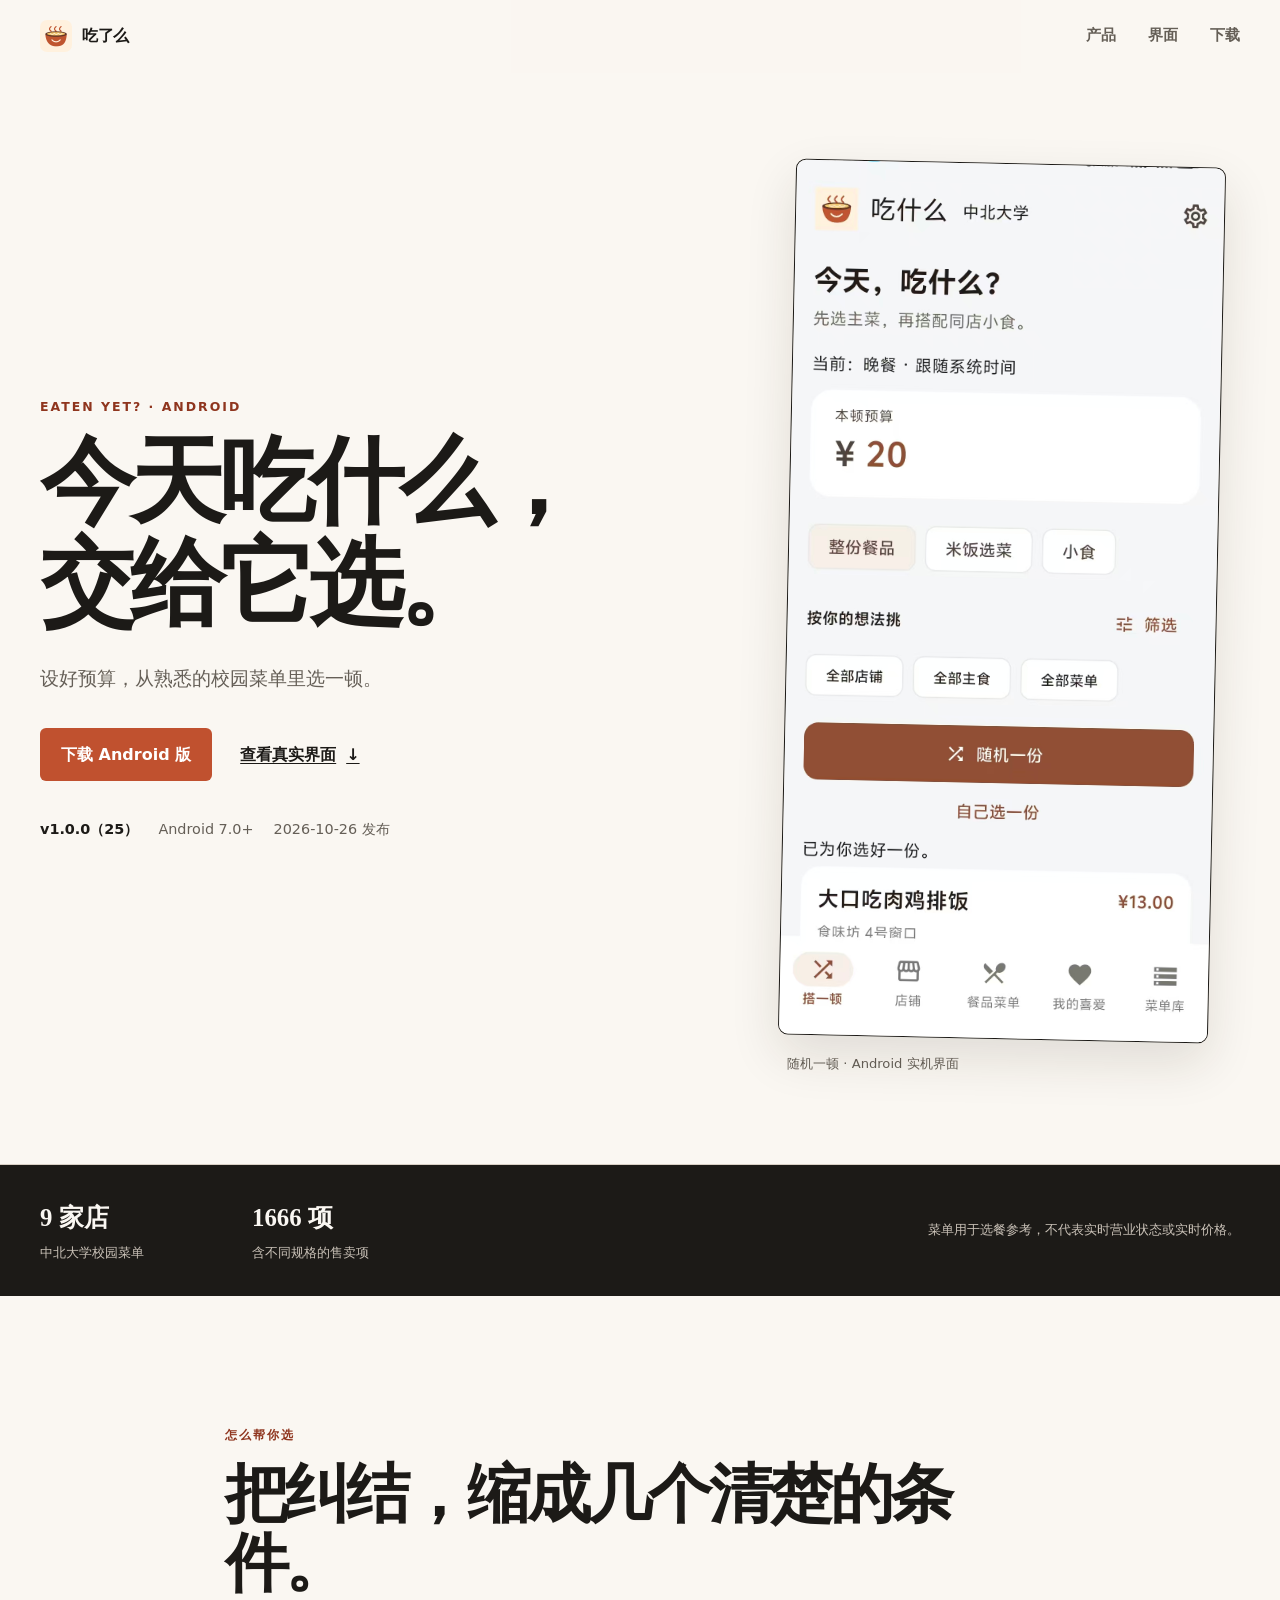
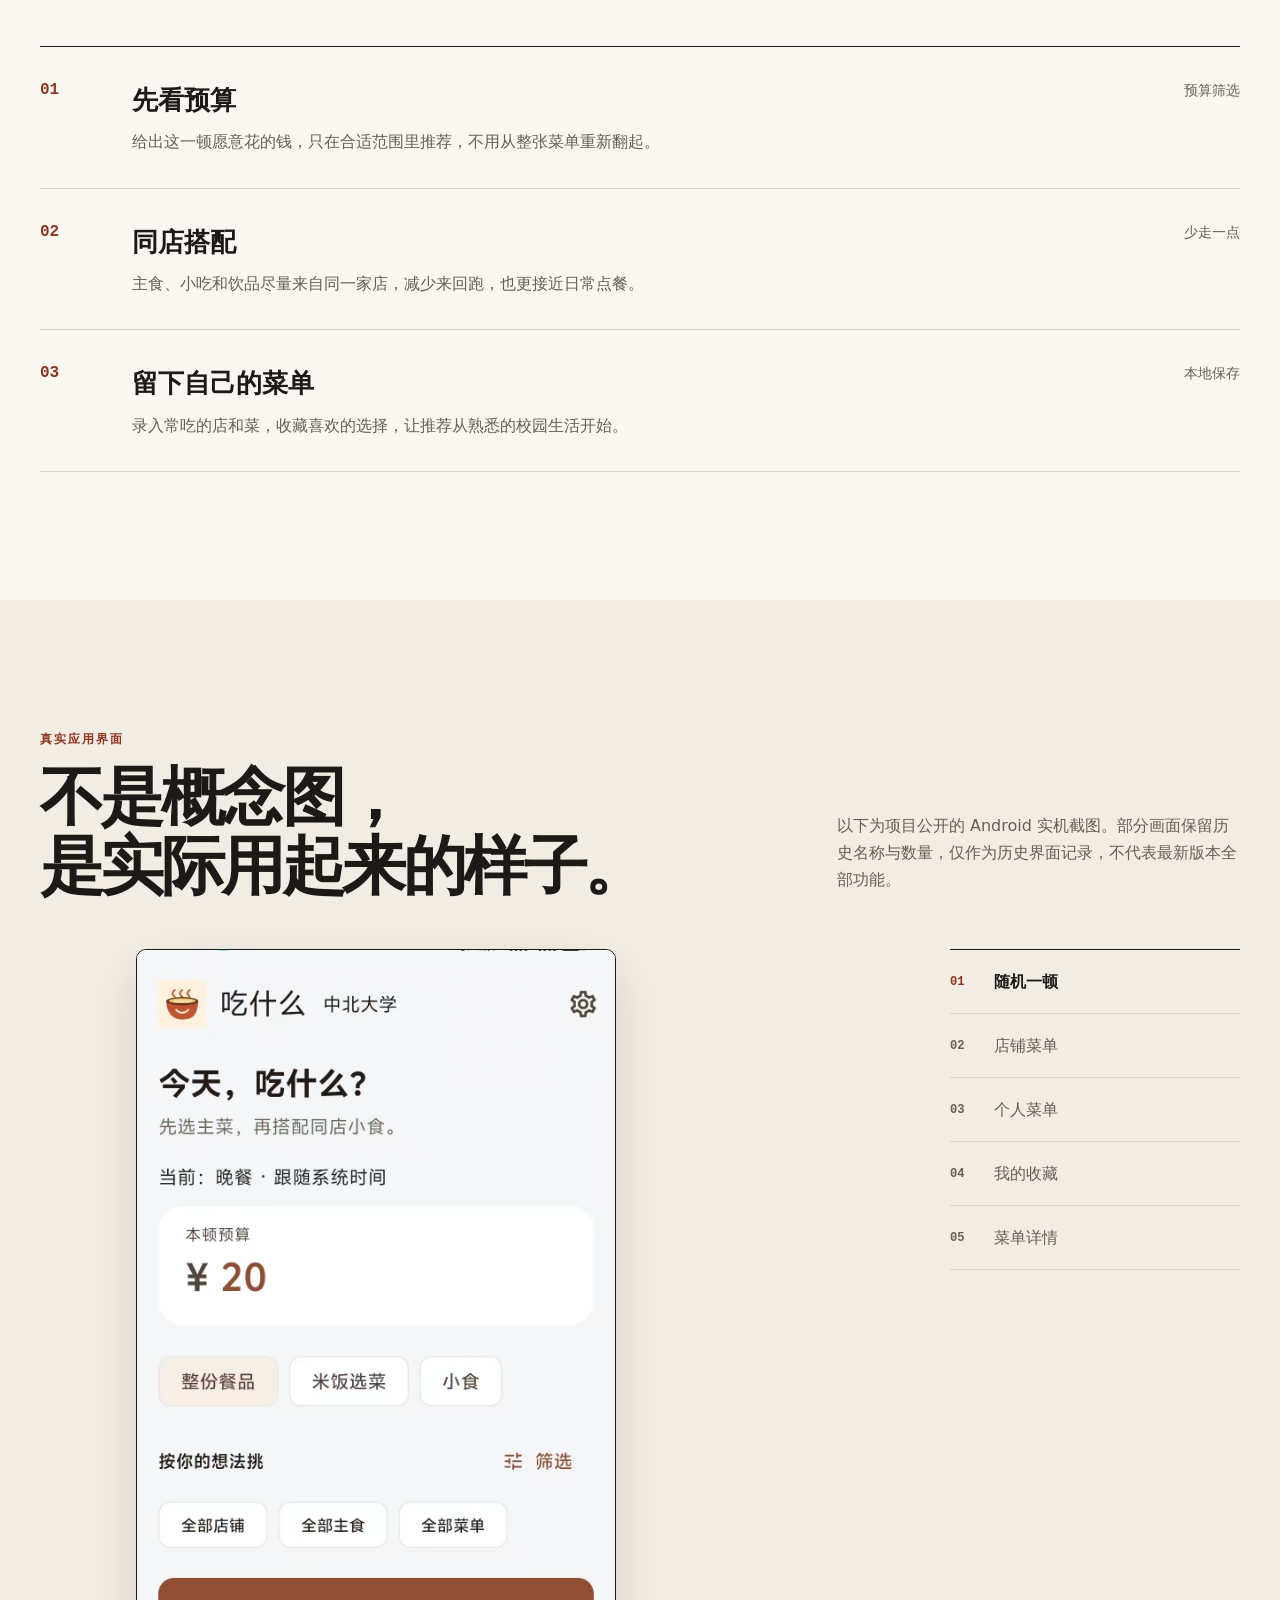
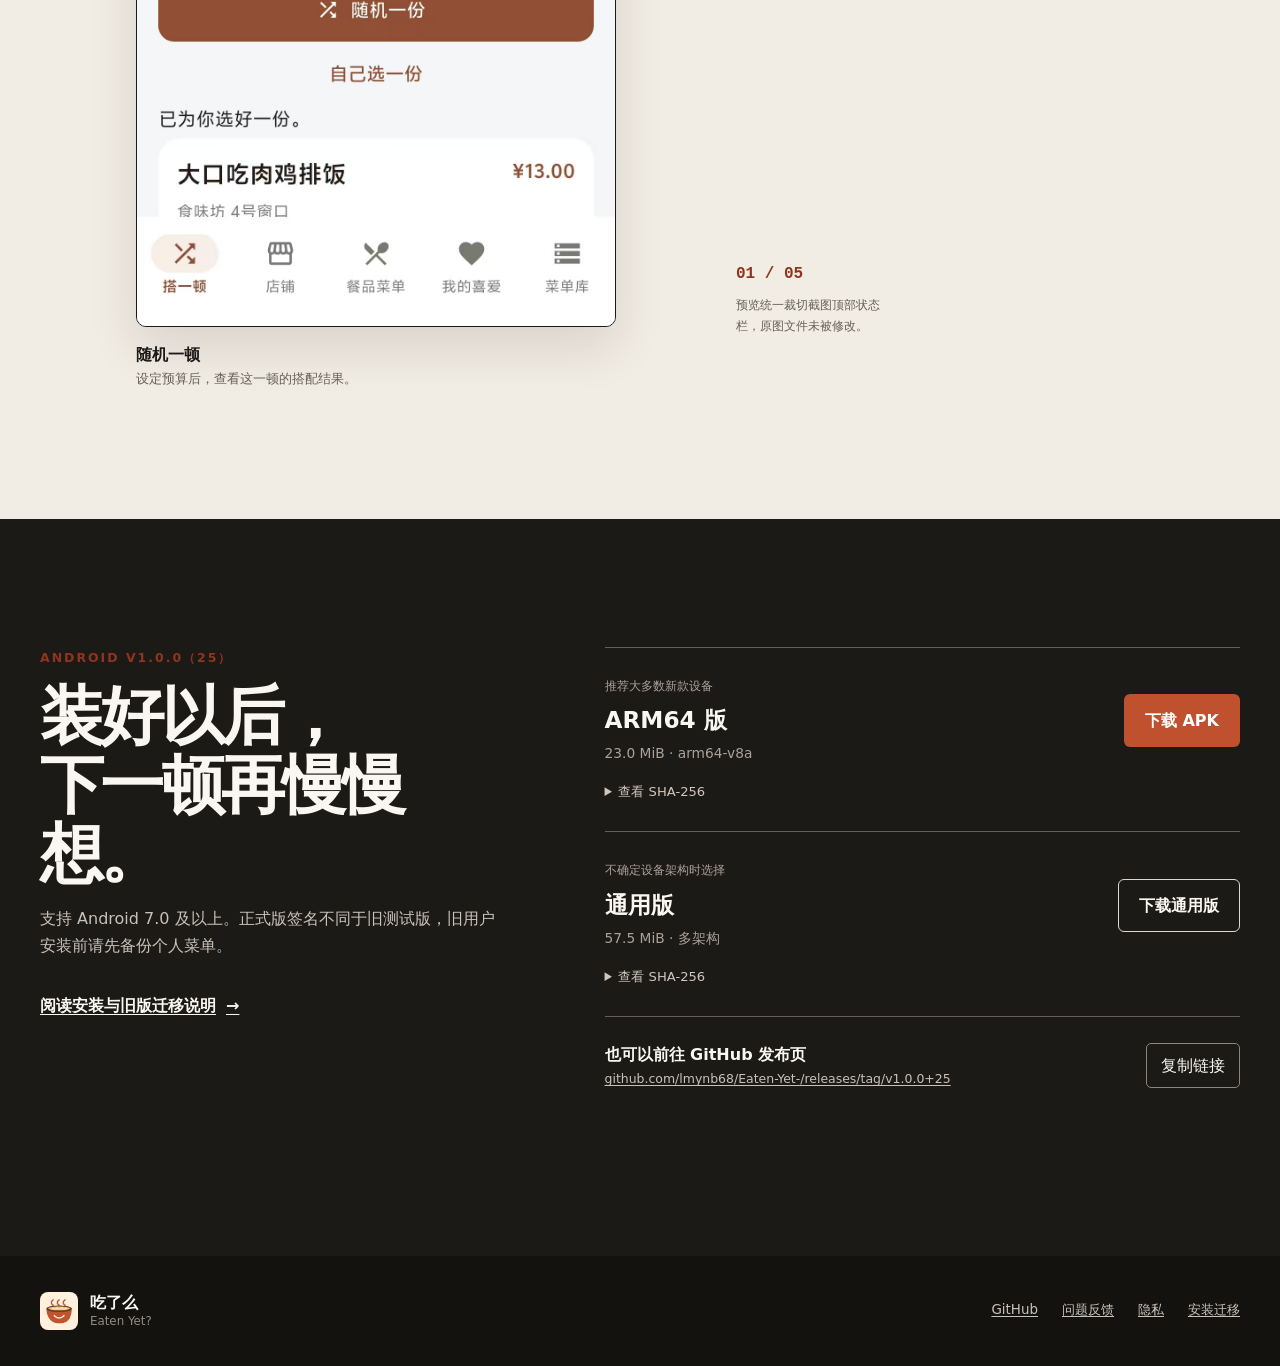
==== commit cd63c871: "Point website to formal 1.0 build 25; retain temporary upgrade test separately" ====
--- a/site/index.html
+++ b/site/index.html
@@ -43,10 +43,10 @@
           <h1 id="hero-title">今天吃什么，<br>交给它选。</h1>
           <p class="hero-lede">设好预算，从熟悉的校园菜单里选一顿。</p>
           <div class="hero-actions">
-            <a class="button button-primary" href="https://github.com/lmynb68/Eaten-Yet-/releases/download/v1.0.0/EatenYet-v1.0.0-android-arm64.apk" data-primary-download>下载 Android 版</a>
+            <a class="button button-primary" href="https://github.com/lmynb68/Eaten-Yet-/releases/download/v1.0.0%2B25/EatenYet-v1.0.0-build25-android-arm64.apk" data-primary-download>下载 Android 版</a>
             <a class="text-link" href="#interface">查看真实界面 <span aria-hidden="true">↓</span></a>
           </div>
-          <p class="hero-meta"><strong>v1.0.0（23）</strong><span>Android 7.0+</span><span>2026-10-25 发布</span></p>
+          <p class="hero-meta"><strong>v1.0.0（25）</strong><span>Android 7.0+</span><span>2026-10-26 发布</span></p>
         </div>
         <figure class="hero-device">
           <div class="screenshot-frame screenshot-frame-hero">
@@ -117,24 +117,24 @@
     <section class="section download-section" id="download" aria-labelledby="download-title">
       <div class="wrap download-grid">
         <div class="download-intro">
-          <p class="eyebrow">Android v1.0.0（23）</p>
+          <p class="eyebrow">Android v1.0.0（25）</p>
           <h2 id="download-title">装好以后，<br>下一顿再慢慢想。</h2>
           <p>支持 Android 7.0 及以上。正式版签名不同于旧测试版，旧用户安装前请先备份个人菜单。</p>
           <a class="text-link" href="install.html">阅读安装与旧版迁移说明 <span aria-hidden="true">→</span></a>
         </div>
         <div class="download-options" data-release-status="loading">
           <article class="download-option is-primary">
-            <div class="download-copy"><p class="option-kicker">推荐大多数新款设备</p><h3>ARM64 版</h3><p><span data-arm64-size>22.8 MiB</span> · arm64-v8a</p></div>
-            <a class="button button-primary" href="https://github.com/lmynb68/Eaten-Yet-/releases/download/v1.0.0/EatenYet-v1.0.0-android-arm64.apk" data-arm64-download>下载 APK</a>
-            <details class="checksum"><summary>查看 SHA-256</summary><code data-arm64-sha>15bb5fbc57f2389b21a277476649c41357199d72ea11af1a72b0bcaa294508cb</code></details>
+            <div class="download-copy"><p class="option-kicker">推荐大多数新款设备</p><h3>ARM64 版</h3><p><span data-arm64-size>23.0 MiB</span> · arm64-v8a</p></div>
+            <a class="button button-primary" href="https://github.com/lmynb68/Eaten-Yet-/releases/download/v1.0.0%2B25/EatenYet-v1.0.0-build25-android-arm64.apk" data-arm64-download>下载 APK</a>
+            <details class="checksum"><summary>查看 SHA-256</summary><code data-arm64-sha>87e81e3a5dac2d957669155559bb3c5ff6516ce1ee6d6f04a6d93d3d278fe39d</code></details>
           </article>
           <article class="download-option">
-            <div class="download-copy"><p class="option-kicker">不确定设备架构时选择</p><h3>通用版</h3><p><span data-universal-size>57.3 MiB</span> · 多架构</p></div>
-            <a class="button button-secondary" href="https://github.com/lmynb68/Eaten-Yet-/releases/download/v1.0.0/EatenYet-v1.0.0-android-universal.apk" data-universal-download>下载通用版</a>
-            <details class="checksum"><summary>查看 SHA-256</summary><code data-universal-sha>e6e3a68ad9e65f553dfa4108bbad84ca35e5a12bb18f7831082ee174aeb31380</code></details>
+            <div class="download-copy"><p class="option-kicker">不确定设备架构时选择</p><h3>通用版</h3><p><span data-universal-size>57.5 MiB</span> · 多架构</p></div>
+            <a class="button button-secondary" href="https://github.com/lmynb68/Eaten-Yet-/releases/download/v1.0.0%2B25/EatenYet-v1.0.0-build25-android-universal.apk" data-universal-download>下载通用版</a>
+            <details class="checksum"><summary>查看 SHA-256</summary><code data-universal-sha>8095887b54e85276f7c50f6f0bc00ac3d8171f725b2e74089dfca3fb62477ed3</code></details>
           </article>
           <div class="release-link-box">
-            <div><strong>也可以前往 GitHub 发布页</strong><a href="https://github.com/lmynb68/Eaten-Yet-/releases/tag/v1.0.0" data-release-link>github.com/lmynb68/Eaten-Yet-/releases/tag/v1.0.0</a></div>
+            <div><strong>也可以前往 GitHub 发布页</strong><a href="https://github.com/lmynb68/Eaten-Yet-/releases/tag/v1.0.0+25" data-release-link>github.com/lmynb68/Eaten-Yet-/releases/tag/v1.0.0+25</a></div>
             <button class="copy-button" type="button" data-copy-release>复制链接</button>
           </div>
           <p class="copy-status" role="status" aria-live="polite" data-copy-status></p>
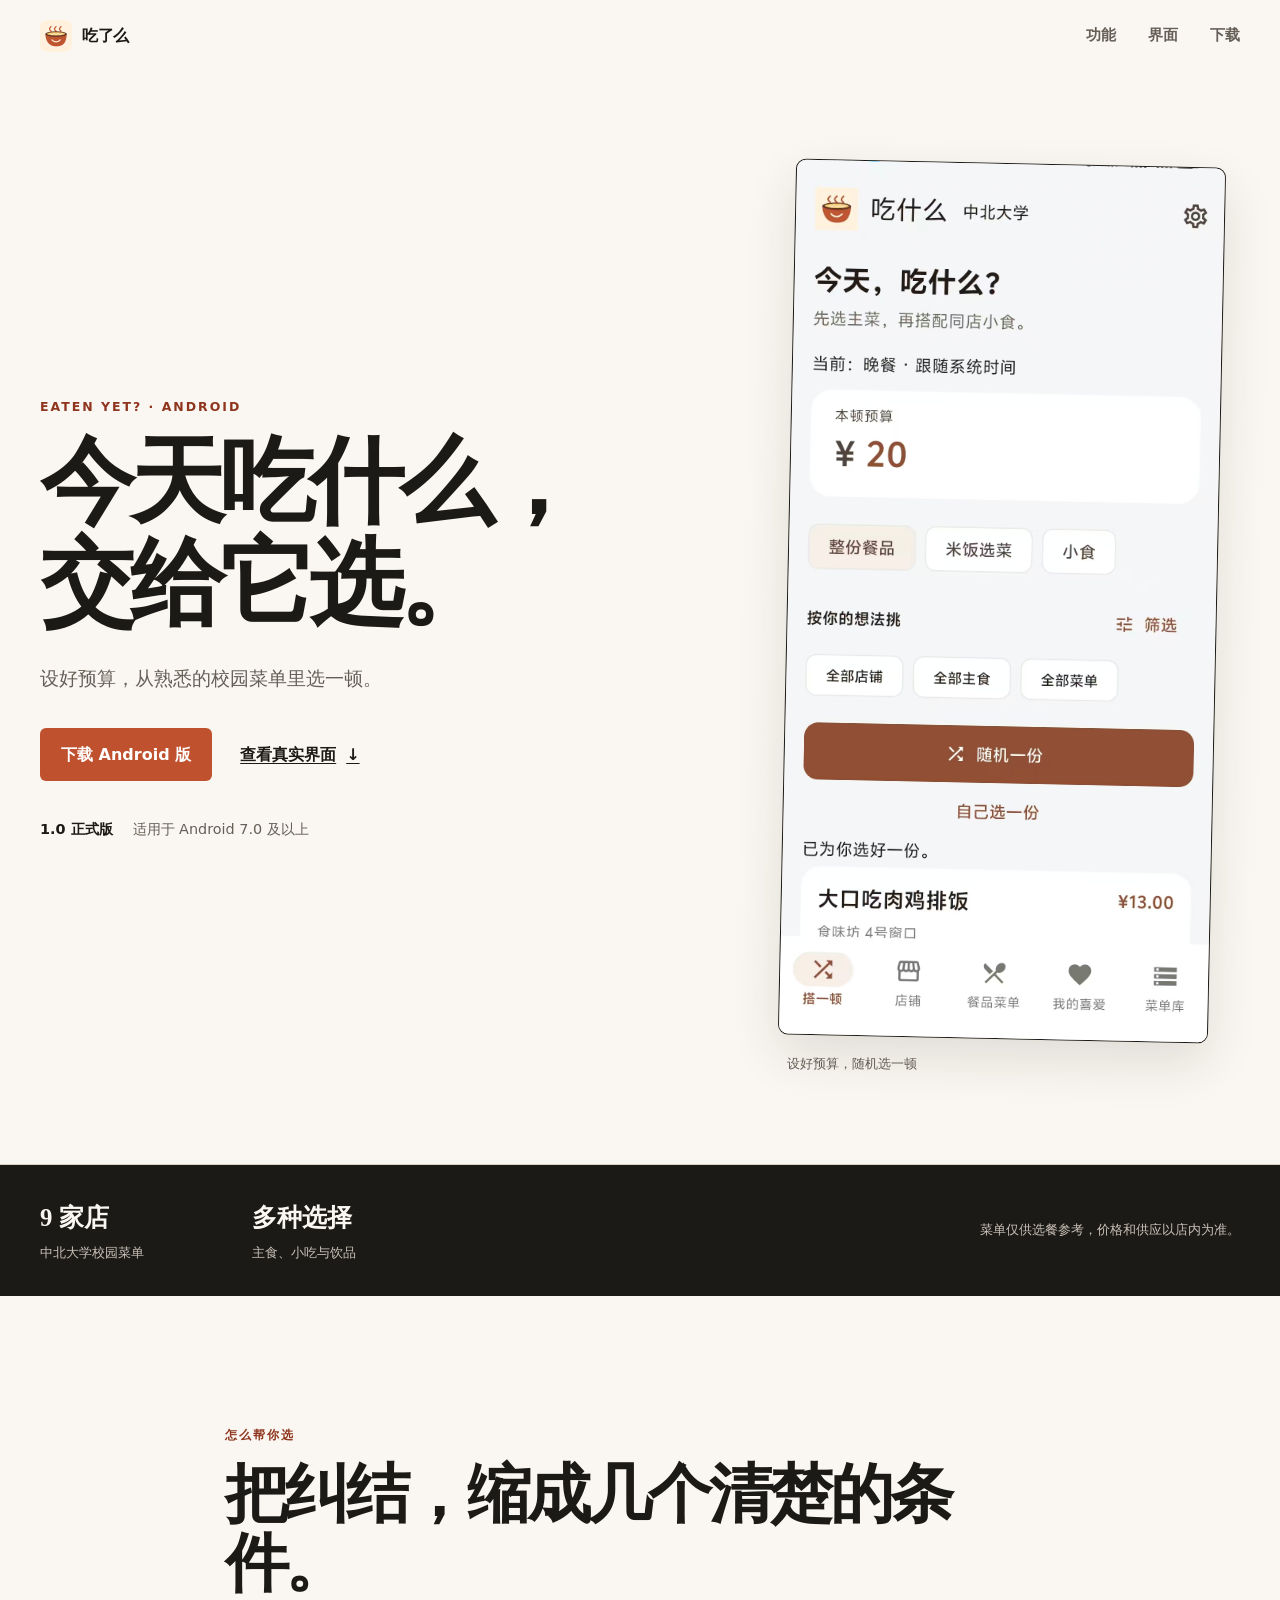
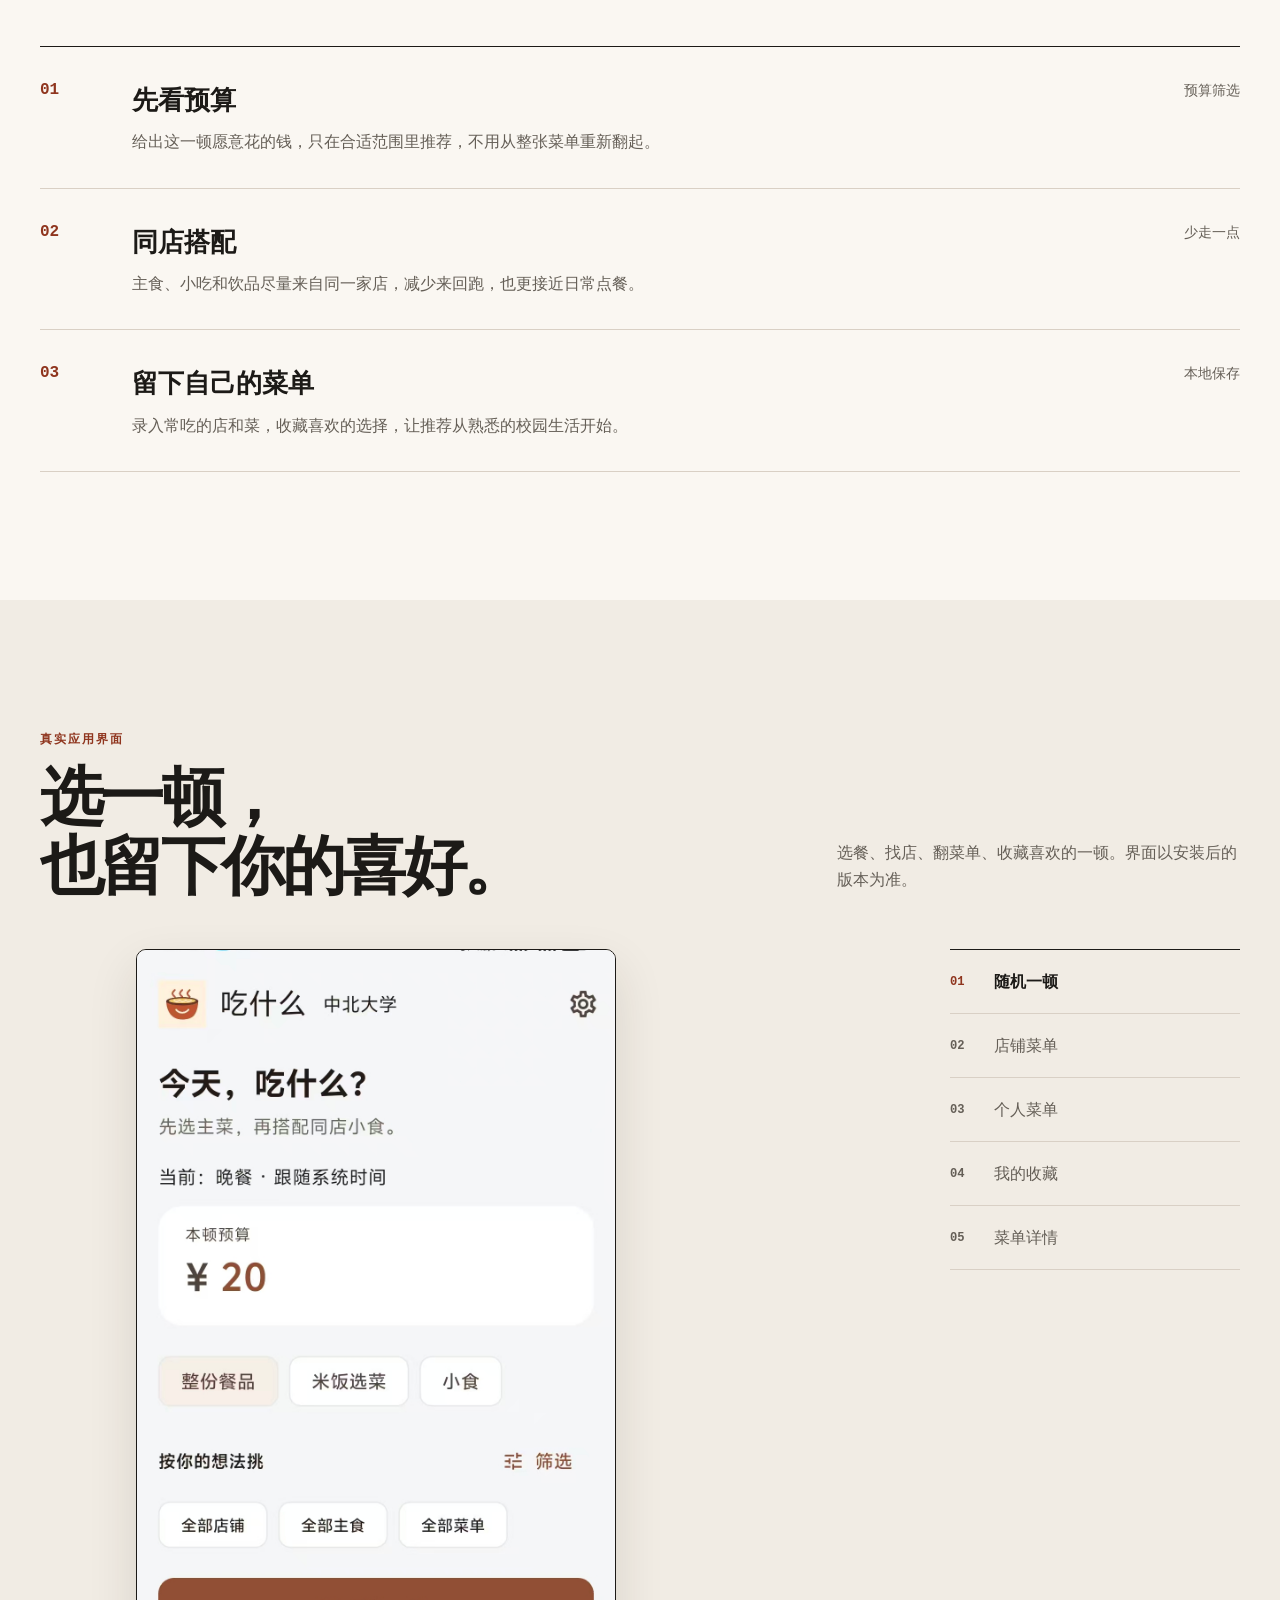
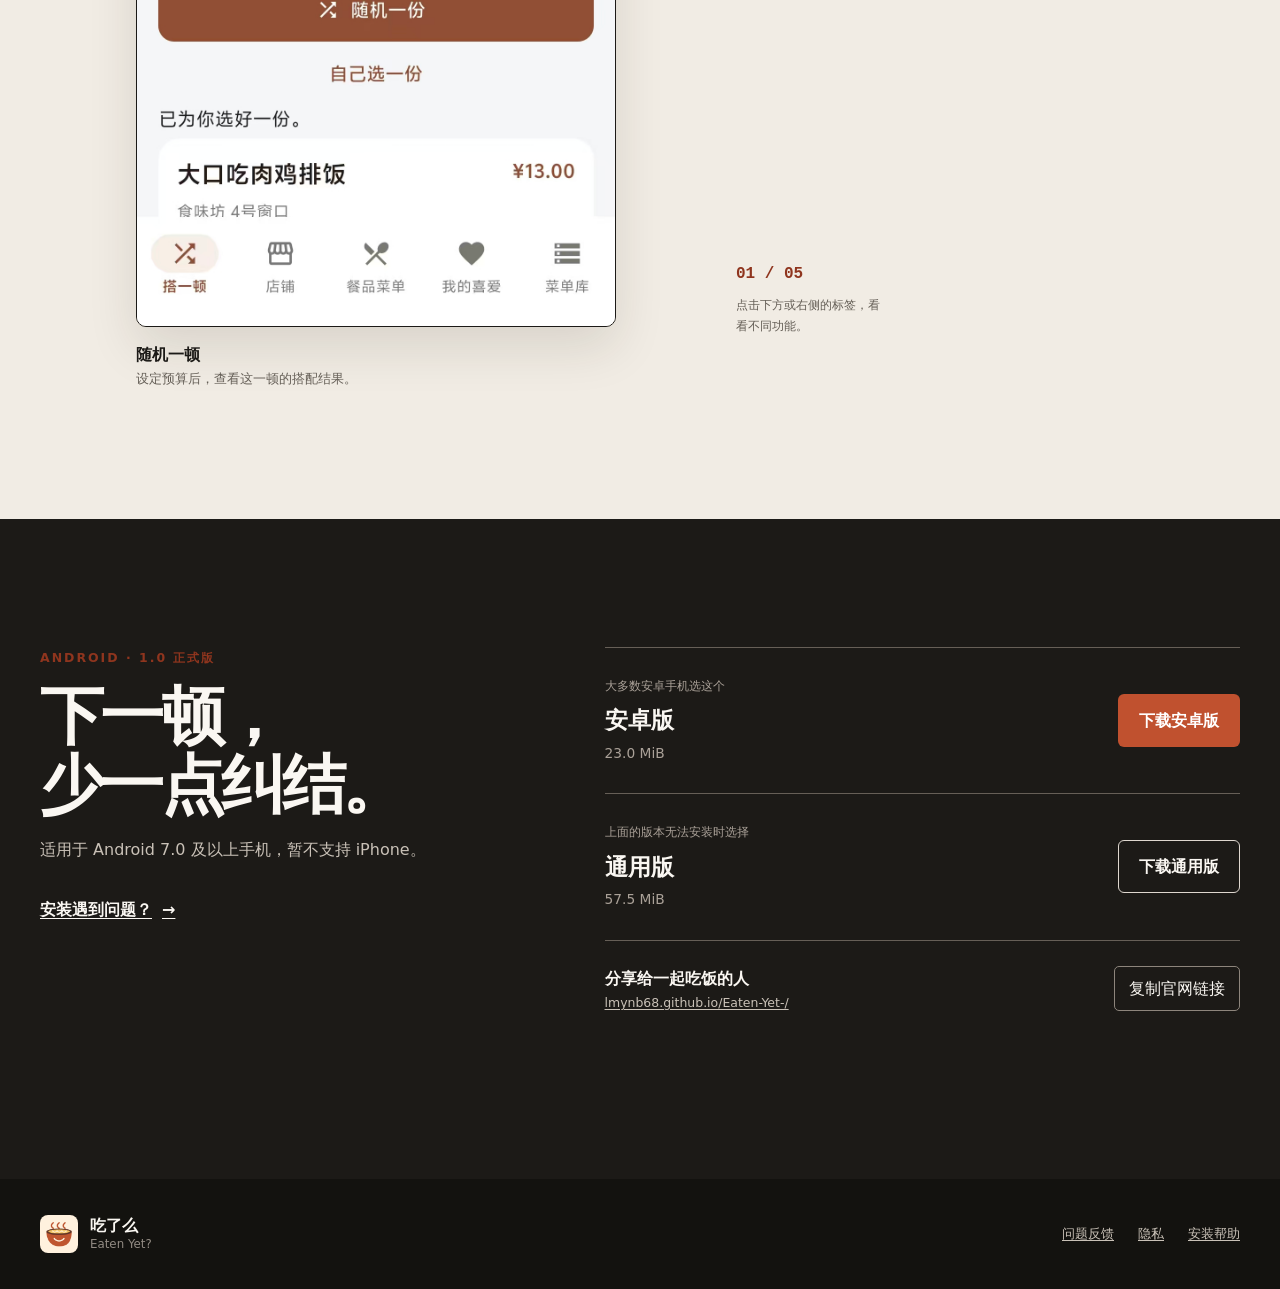
==== commit 5b823881: "Simplify public website copy and installation help for everyday users" ====
--- a/site/index.html
+++ b/site/index.html
@@ -28,7 +28,7 @@
         <span class="menu-lines" aria-hidden="true"><i></i><i></i></span>
       </button>
       <nav class="site-nav" id="site-nav" aria-label="主要导航" data-nav>
-        <a href="#product">产品</a>
+        <a href="#product">功能</a>
         <a href="#interface">界面</a>
         <a href="#download">下载</a>
       </nav>
@@ -46,13 +46,13 @@
             <a class="button button-primary" href="https://github.com/lmynb68/Eaten-Yet-/releases/download/v1.0.0%2B25/EatenYet-v1.0.0-build25-android-arm64.apk" data-primary-download>下载 Android 版</a>
             <a class="text-link" href="#interface">查看真实界面 <span aria-hidden="true">↓</span></a>
           </div>
-          <p class="hero-meta"><strong>v1.0.0（25）</strong><span>Android 7.0+</span><span>2026-10-26 发布</span></p>
+          <p class="hero-meta"><strong>1.0 正式版</strong><span>适用于 Android 7.0 及以上</span></p>
         </div>
         <figure class="hero-device">
           <div class="screenshot-frame screenshot-frame-hero">
             <img src="assets/android-meal.jpg" width="1080" height="2376" alt="吃了么应用随机选餐结果界面，展示预算内的一顿校园餐" fetchpriority="high">
           </div>
-          <figcaption>随机一顿 · Android 实机界面</figcaption>
+          <figcaption>设好预算，随机选一顿</figcaption>
         </figure>
       </div>
     </section>
@@ -60,8 +60,8 @@
     <section class="facts-band" aria-label="应用内容范围">
       <div class="wrap facts-grid">
         <div class="od-stat"><strong>9 家店</strong><span>中北大学校园菜单</span></div>
-        <div class="od-stat"><strong>1666 项</strong><span>含不同规格的售卖项</span></div>
-        <p>菜单用于选餐参考，不代表实时营业状态或实时价格。</p>
+        <div class="od-stat"><strong>多种选择</strong><span>主食、小吃与饮品</span></div>
+        <p>菜单仅供选餐参考，价格和供应以店内为准。</p>
       </div>
     </section>
 
@@ -91,8 +91,8 @@
 
     <section class="section interface-section" id="interface" aria-labelledby="interface-title">
       <div class="wrap section-heading section-heading-split">
-        <div><p class="eyebrow">真实应用界面</p><h2 id="interface-title">不是概念图，<br>是实际用起来的样子。</h2></div>
-        <p>以下为项目公开的 Android 实机截图。部分画面保留历史名称与数量，仅作为历史界面记录，不代表最新版本全部功能。</p>
+        <div><p class="eyebrow">真实应用界面</p><h2 id="interface-title">选一顿，<br>也留下你的喜好。</h2></div>
+        <p>选餐、找店、翻菜单、收藏喜欢的一顿。界面以安装后的版本为准。</p>
       </div>
       <div class="wrap gallery" data-gallery>
         <div class="gallery-stage" id="gallery-panel" role="tabpanel" aria-live="polite" tabindex="0">
@@ -102,7 +102,7 @@
             </div>
             <figcaption><strong data-gallery-title>随机一顿</strong><span data-gallery-caption>设定预算后，查看这一顿的搭配结果。</span></figcaption>
           </figure>
-          <aside class="gallery-note"><span>01 / 05</span><p>预览统一裁切截图顶部状态栏，原图文件未被修改。</p></aside>
+          <aside class="gallery-note"><span>01 / 05</span><p>点击下方或右侧的标签，看看不同功能。</p></aside>
         </div>
         <div class="gallery-tabs" role="tablist" aria-label="选择应用截图">
           <button class="gallery-tab is-active" type="button" role="tab" aria-controls="gallery-panel" tabindex="0" aria-selected="true" data-src="assets/android-meal.jpg" data-title="随机一顿" data-caption="设定预算后，查看这一顿的搭配结果。" data-alt="随机一顿界面"><span>01</span>随机一顿</button>
@@ -117,25 +117,23 @@
     <section class="section download-section" id="download" aria-labelledby="download-title">
       <div class="wrap download-grid">
         <div class="download-intro">
-          <p class="eyebrow">Android v1.0.0（25）</p>
-          <h2 id="download-title">装好以后，<br>下一顿再慢慢想。</h2>
-          <p>支持 Android 7.0 及以上。正式版签名不同于旧测试版，旧用户安装前请先备份个人菜单。</p>
-          <a class="text-link" href="install.html">阅读安装与旧版迁移说明 <span aria-hidden="true">→</span></a>
+          <p class="eyebrow">Android · 1.0 正式版</p>
+          <h2 id="download-title">下一顿，<br>少一点纠结。</h2>
+          <p>适用于 Android 7.0 及以上手机，暂不支持 iPhone。</p>
+          <a class="text-link" href="install.html">安装遇到问题？ <span aria-hidden="true">→</span></a>
         </div>
         <div class="download-options" data-release-status="loading">
           <article class="download-option is-primary">
-            <div class="download-copy"><p class="option-kicker">推荐大多数新款设备</p><h3>ARM64 版</h3><p><span data-arm64-size>23.0 MiB</span> · arm64-v8a</p></div>
-            <a class="button button-primary" href="https://github.com/lmynb68/Eaten-Yet-/releases/download/v1.0.0%2B25/EatenYet-v1.0.0-build25-android-arm64.apk" data-arm64-download>下载 APK</a>
-            <details class="checksum"><summary>查看 SHA-256</summary><code data-arm64-sha>87e81e3a5dac2d957669155559bb3c5ff6516ce1ee6d6f04a6d93d3d278fe39d</code></details>
+            <div class="download-copy"><p class="option-kicker">大多数安卓手机选这个</p><h3>安卓版</h3><p><span data-arm64-size>23.0 MiB</span></p></div>
+            <a class="button button-primary" href="https://github.com/lmynb68/Eaten-Yet-/releases/download/v1.0.0%2B25/EatenYet-v1.0.0-build25-android-arm64.apk" data-arm64-download>下载安卓版</a>
           </article>
           <article class="download-option">
-            <div class="download-copy"><p class="option-kicker">不确定设备架构时选择</p><h3>通用版</h3><p><span data-universal-size>57.5 MiB</span> · 多架构</p></div>
+            <div class="download-copy"><p class="option-kicker">上面的版本无法安装时选择</p><h3>通用版</h3><p><span data-universal-size>57.5 MiB</span></p></div>
             <a class="button button-secondary" href="https://github.com/lmynb68/Eaten-Yet-/releases/download/v1.0.0%2B25/EatenYet-v1.0.0-build25-android-universal.apk" data-universal-download>下载通用版</a>
-            <details class="checksum"><summary>查看 SHA-256</summary><code data-universal-sha>8095887b54e85276f7c50f6f0bc00ac3d8171f725b2e74089dfca3fb62477ed3</code></details>
           </article>
           <div class="release-link-box">
-            <div><strong>也可以前往 GitHub 发布页</strong><a href="https://github.com/lmynb68/Eaten-Yet-/releases/tag/v1.0.0+25" data-release-link>github.com/lmynb68/Eaten-Yet-/releases/tag/v1.0.0+25</a></div>
-            <button class="copy-button" type="button" data-copy-release>复制链接</button>
+            <div><strong>分享给一起吃饭的人</strong><a href="https://lmynb68.github.io/Eaten-Yet-/" data-release-link>lmynb68.github.io/Eaten-Yet-/</a></div>
+            <button class="copy-button" type="button" data-copy-release>复制官网链接</button>
           </div>
           <p class="copy-status" role="status" aria-live="polite" data-copy-status></p>
         </div>
@@ -147,10 +145,9 @@
     <div class="wrap footer-inner">
       <div><img src="assets/logo.png" width="256" height="256" alt=""><p><strong>吃了么</strong><span>Eaten Yet?</span></p></div>
       <nav aria-label="页脚导航">
-        <a href="https://github.com/lmynb68/Eaten-Yet-">GitHub</a>
         <a href="https://github.com/lmynb68/Eaten-Yet-/issues">问题反馈</a>
         <a href="privacy.html">隐私</a>
-        <a href="install.html">安装迁移</a>
+        <a href="install.html">安装帮助</a>
       </nav>
     </div>
   </footer>
--- a/site/styles.css
+++ b/site/styles.css
@@ -115,9 +115,6 @@
 .download-copy > p:last-child { margin: 2px 0 0; color: #aaa198; font-size: .86rem; }
 .download-section .button-secondary { border-color: #ded7cf; color: var(--paper); }
 .download-section .button-secondary:hover { background: var(--paper); color: var(--ink); }
-.checksum { grid-column: 1 / -1; }
-.checksum summary { width: fit-content; color: #cfc7be; cursor: pointer; font-size: .82rem; }
-.checksum code { display: block; margin-top: 12px; padding: 12px; background: #292622; color: #f1e8df; font-size: .72rem; line-height: 1.5; overflow-wrap: anywhere; }
 .release-link-box { display: grid; grid-template-columns: minmax(0,1fr) auto; gap: 18px; align-items: center; padding-block: 24px; }
 .release-link-box strong, .release-link-box a { display: block; }
 .release-link-box a { color: #c9c1b7; font-size: .78rem; overflow-wrap: anywhere; }
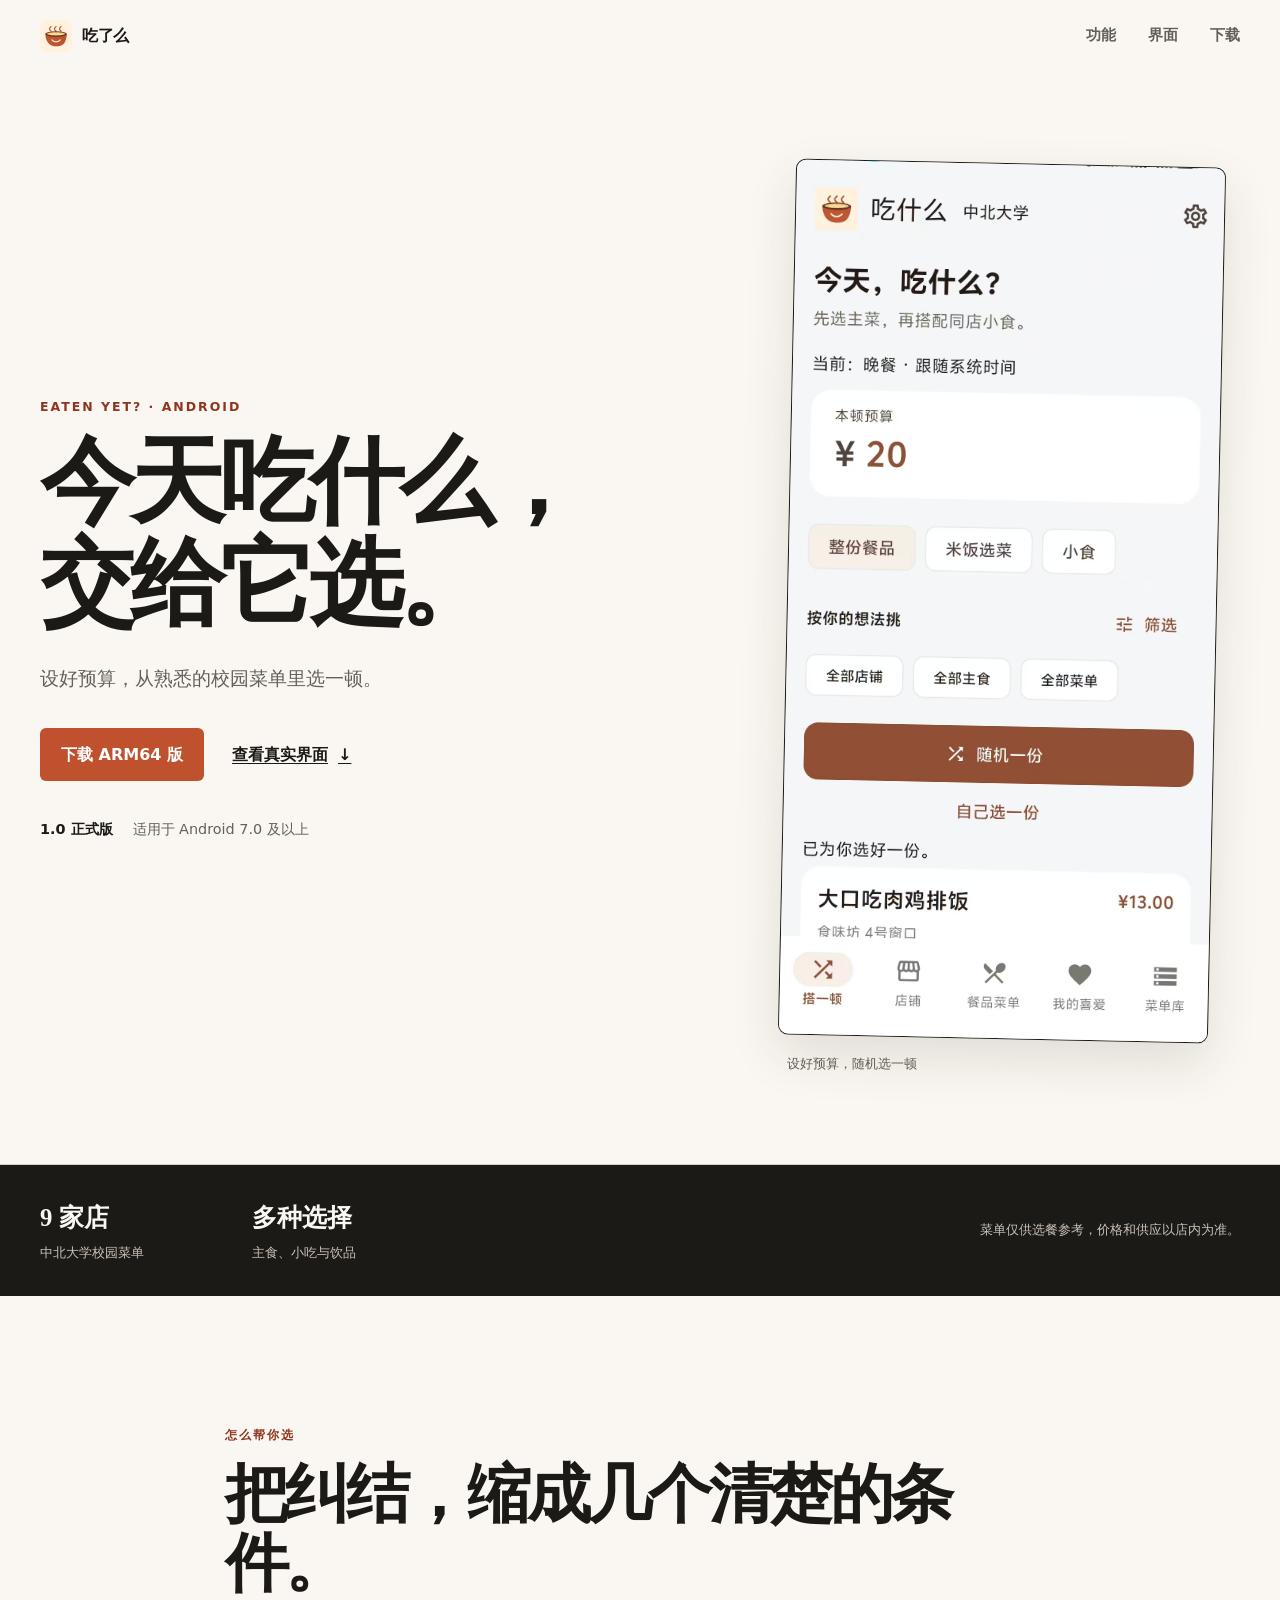
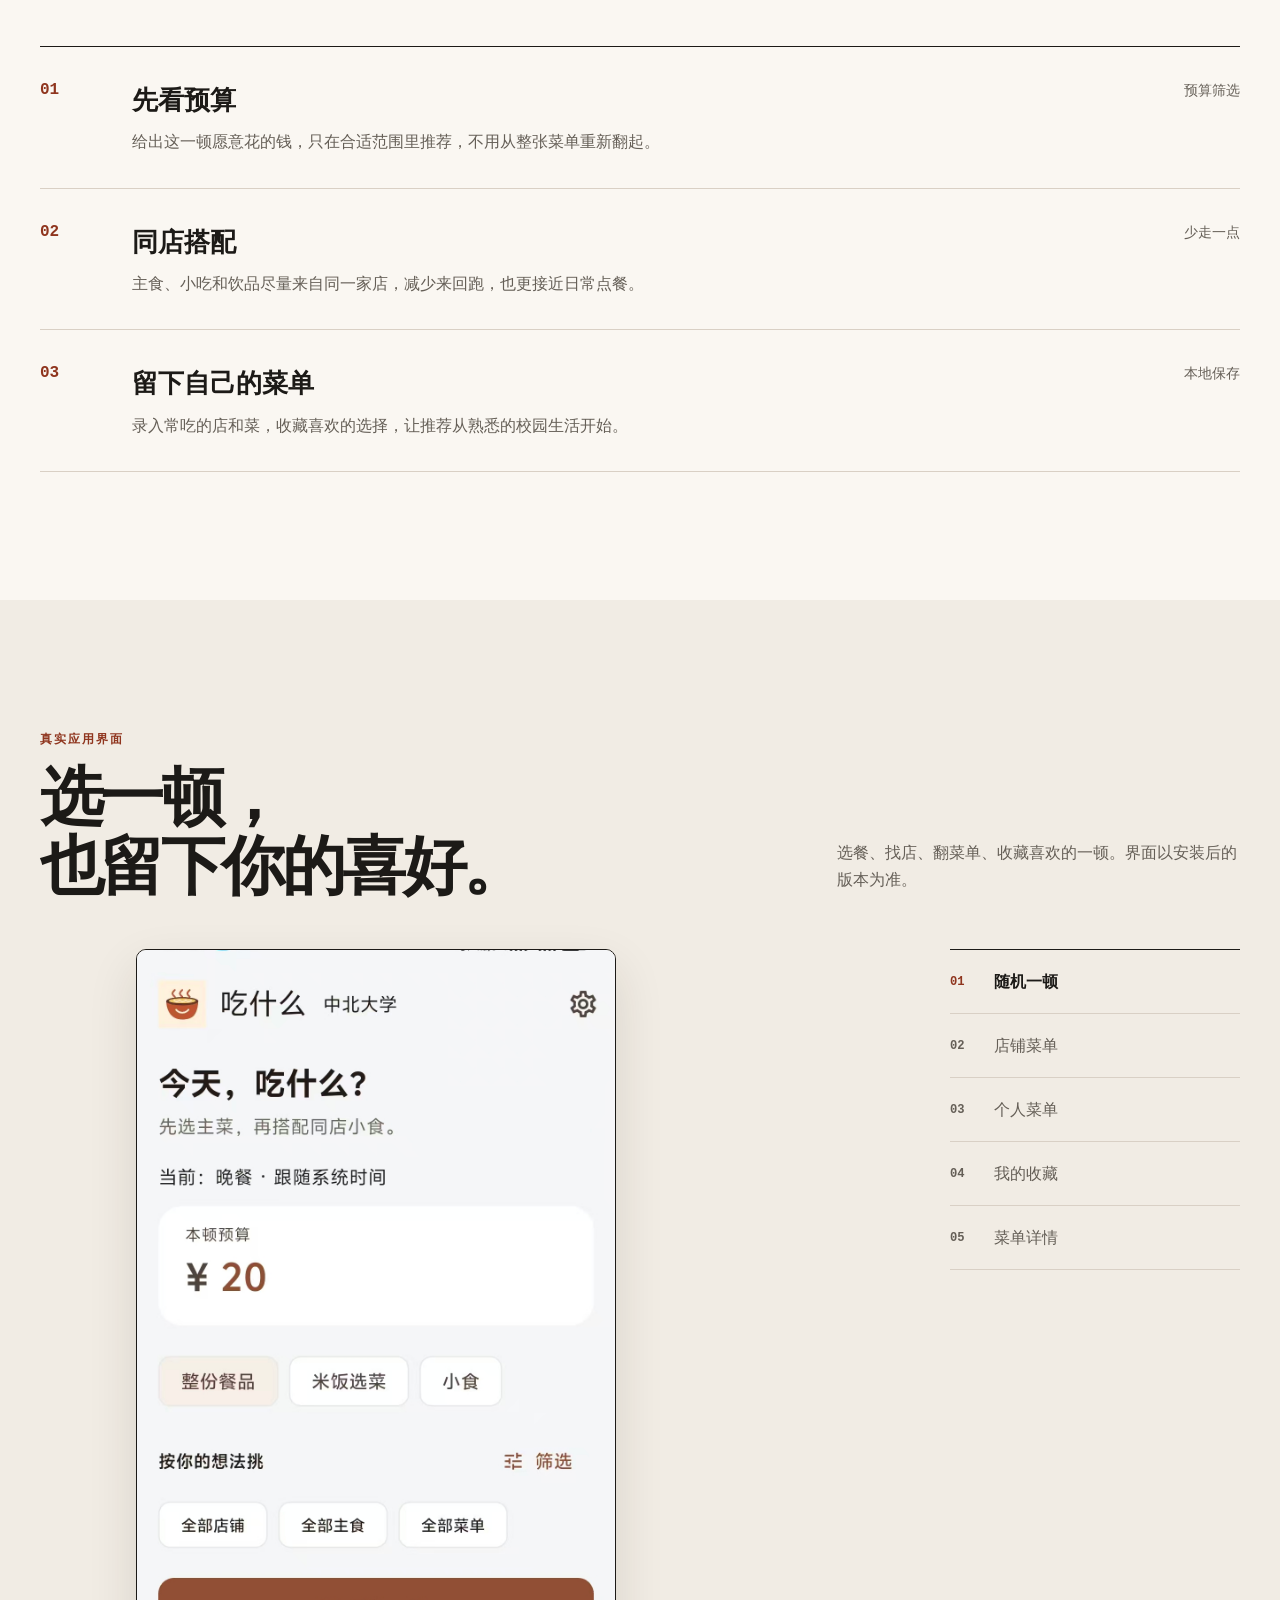
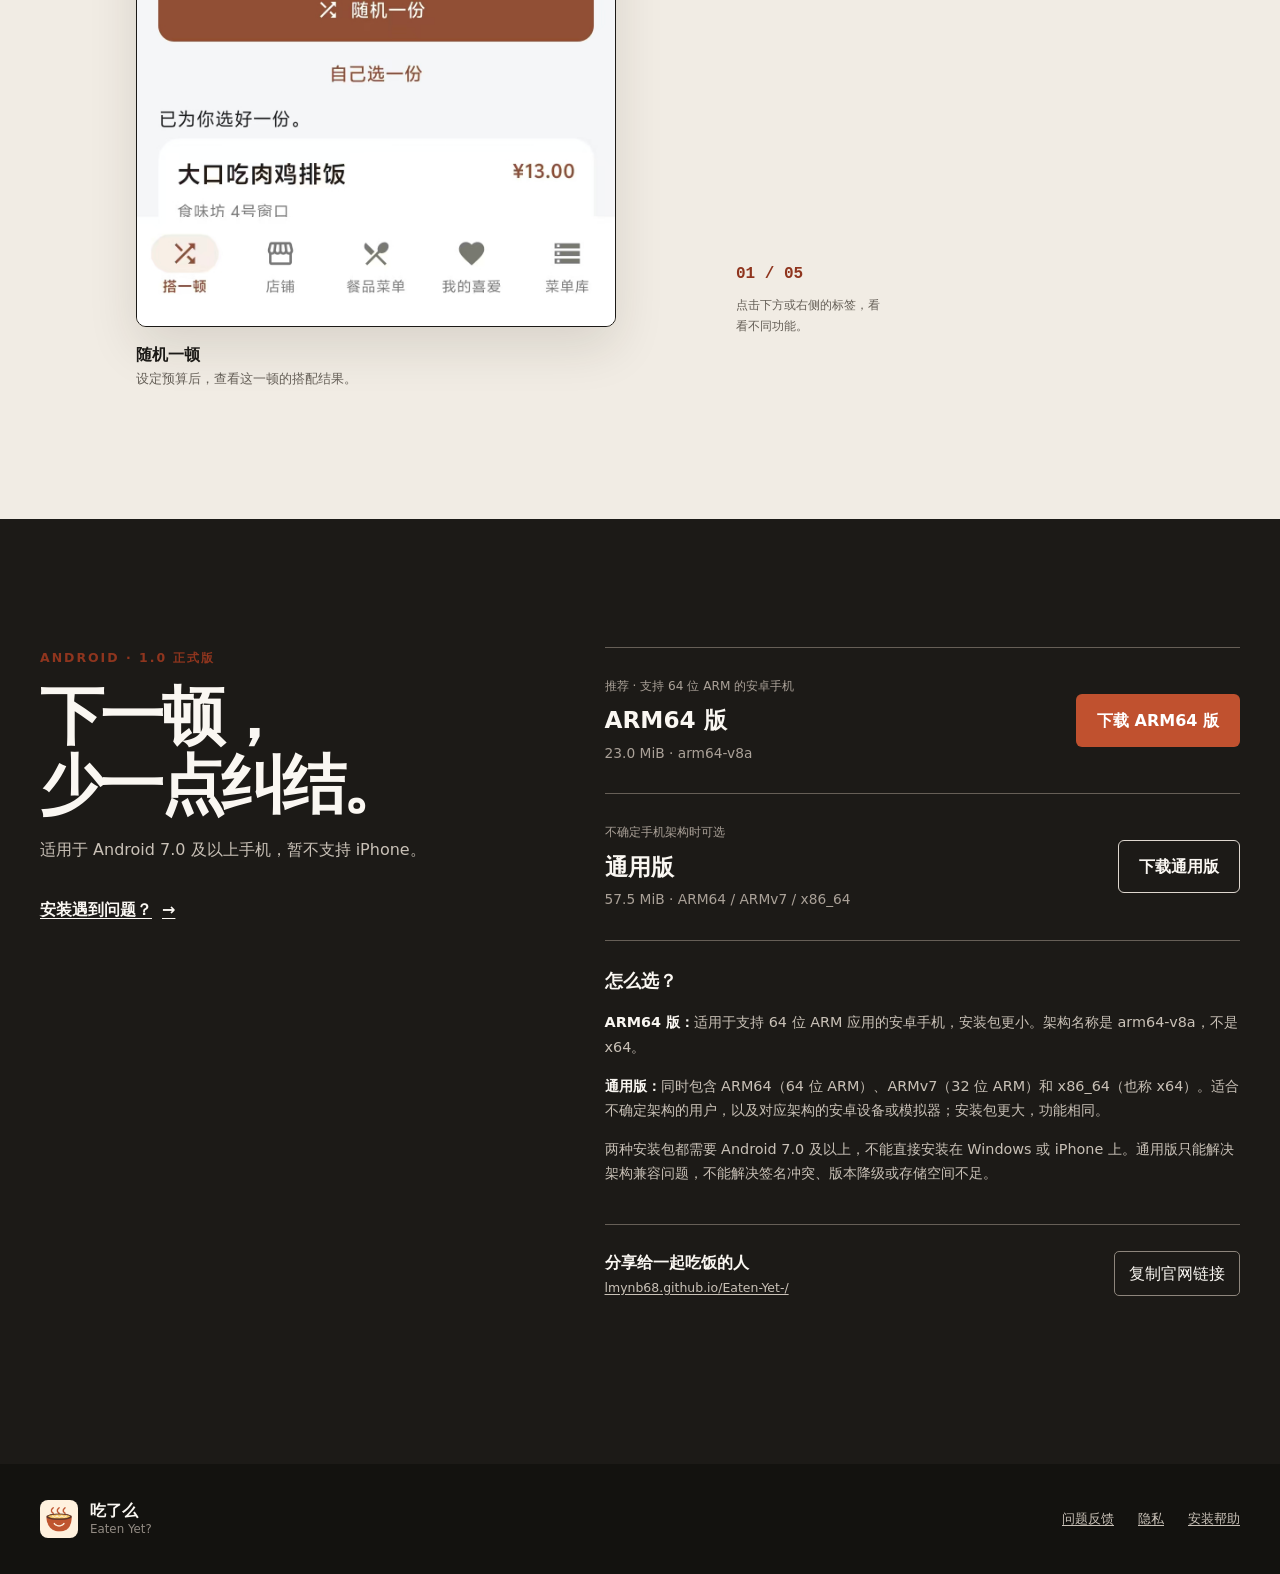
==== commit d597bc4e: "Clarify Android download architectures and package selection" ====
--- a/site/index.html
+++ b/site/index.html
@@ -43,7 +43,7 @@
           <h1 id="hero-title">今天吃什么，<br>交给它选。</h1>
           <p class="hero-lede">设好预算，从熟悉的校园菜单里选一顿。</p>
           <div class="hero-actions">
-            <a class="button button-primary" href="https://github.com/lmynb68/Eaten-Yet-/releases/download/v1.0.0%2B25/EatenYet-v1.0.0-build25-android-arm64.apk" data-primary-download>下载 Android 版</a>
+            <a class="button button-primary" href="https://github.com/lmynb68/Eaten-Yet-/releases/download/v1.0.0%2B25/EatenYet-v1.0.0-build25-android-arm64.apk" data-primary-download>下载 ARM64 版</a>
             <a class="text-link" href="#interface">查看真实界面 <span aria-hidden="true">↓</span></a>
           </div>
           <p class="hero-meta"><strong>1.0 正式版</strong><span>适用于 Android 7.0 及以上</span></p>
@@ -124,13 +124,19 @@
         </div>
         <div class="download-options" data-release-status="loading">
           <article class="download-option is-primary">
-            <div class="download-copy"><p class="option-kicker">大多数安卓手机选这个</p><h3>安卓版</h3><p><span data-arm64-size>23.0 MiB</span></p></div>
-            <a class="button button-primary" href="https://github.com/lmynb68/Eaten-Yet-/releases/download/v1.0.0%2B25/EatenYet-v1.0.0-build25-android-arm64.apk" data-arm64-download>下载安卓版</a>
+            <div class="download-copy"><p class="option-kicker">推荐 · 支持 64 位 ARM 的安卓手机</p><h3>ARM64 版</h3><p><span data-arm64-size>23.0 MiB</span> · arm64-v8a</p></div>
+            <a class="button button-primary" href="https://github.com/lmynb68/Eaten-Yet-/releases/download/v1.0.0%2B25/EatenYet-v1.0.0-build25-android-arm64.apk" data-arm64-download>下载 ARM64 版</a>
           </article>
           <article class="download-option">
-            <div class="download-copy"><p class="option-kicker">上面的版本无法安装时选择</p><h3>通用版</h3><p><span data-universal-size>57.5 MiB</span></p></div>
+            <div class="download-copy"><p class="option-kicker">不确定手机架构时可选</p><h3>通用版</h3><p><span data-universal-size>57.5 MiB</span> · ARM64 / ARMv7 / x86_64</p></div>
             <a class="button button-secondary" href="https://github.com/lmynb68/Eaten-Yet-/releases/download/v1.0.0%2B25/EatenYet-v1.0.0-build25-android-universal.apk" data-universal-download>下载通用版</a>
           </article>
+          <div class="download-guide">
+            <h3>怎么选？</h3>
+            <p><strong>ARM64 版：</strong>适用于支持 64 位 ARM 应用的安卓手机，安装包更小。架构名称是 arm64-v8a，不是 x64。</p>
+            <p><strong>通用版：</strong>同时包含 ARM64（64 位 ARM）、ARMv7（32 位 ARM）和 x86_64（也称 x64）。适合不确定架构的用户，以及对应架构的安卓设备或模拟器；安装包更大，功能相同。</p>
+            <p>两种安装包都需要 Android 7.0 及以上，不能直接安装在 Windows 或 iPhone 上。通用版只能解决架构兼容问题，不能解决签名冲突、版本降级或存储空间不足。</p>
+          </div>
           <div class="release-link-box">
             <div><strong>分享给一起吃饭的人</strong><a href="https://lmynb68.github.io/Eaten-Yet-/" data-release-link>lmynb68.github.io/Eaten-Yet-/</a></div>
             <button class="copy-button" type="button" data-copy-release>复制官网链接</button>
--- a/site/styles.css
+++ b/site/styles.css
@@ -206,3 +206,8 @@
   html { scroll-behavior: auto; }
   *, *::before, *::after { animation-duration: .01ms !important; animation-iteration-count: 1 !important; transition-duration: .01ms !important; }
 }
+
+.download-guide { padding-block: 24px; border-bottom: 1px solid #665f57; }
+.download-guide h3 { margin: 0 0 12px; font-size: 1.15rem; }
+.download-guide p { color: #c9c1b7; font-size: .9rem; overflow-wrap: anywhere; }
+.download-guide strong { color: var(--paper); }
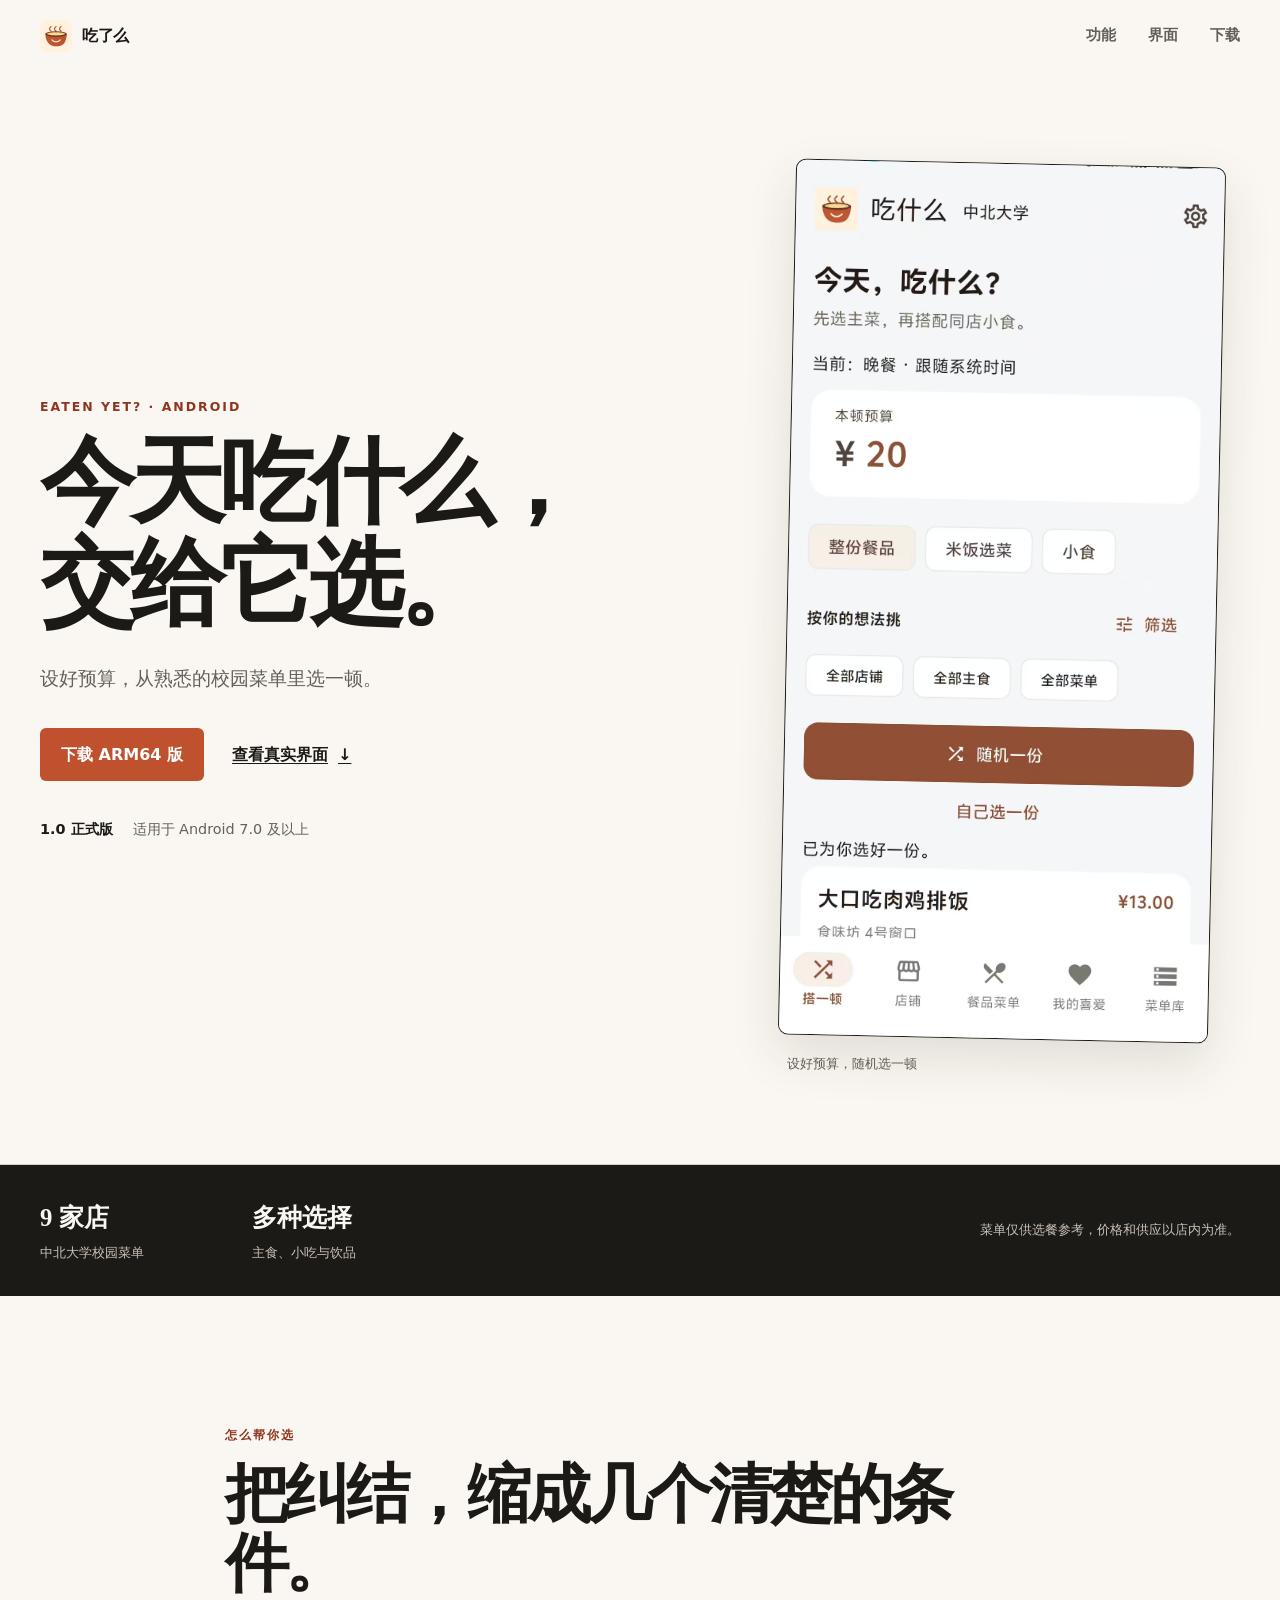
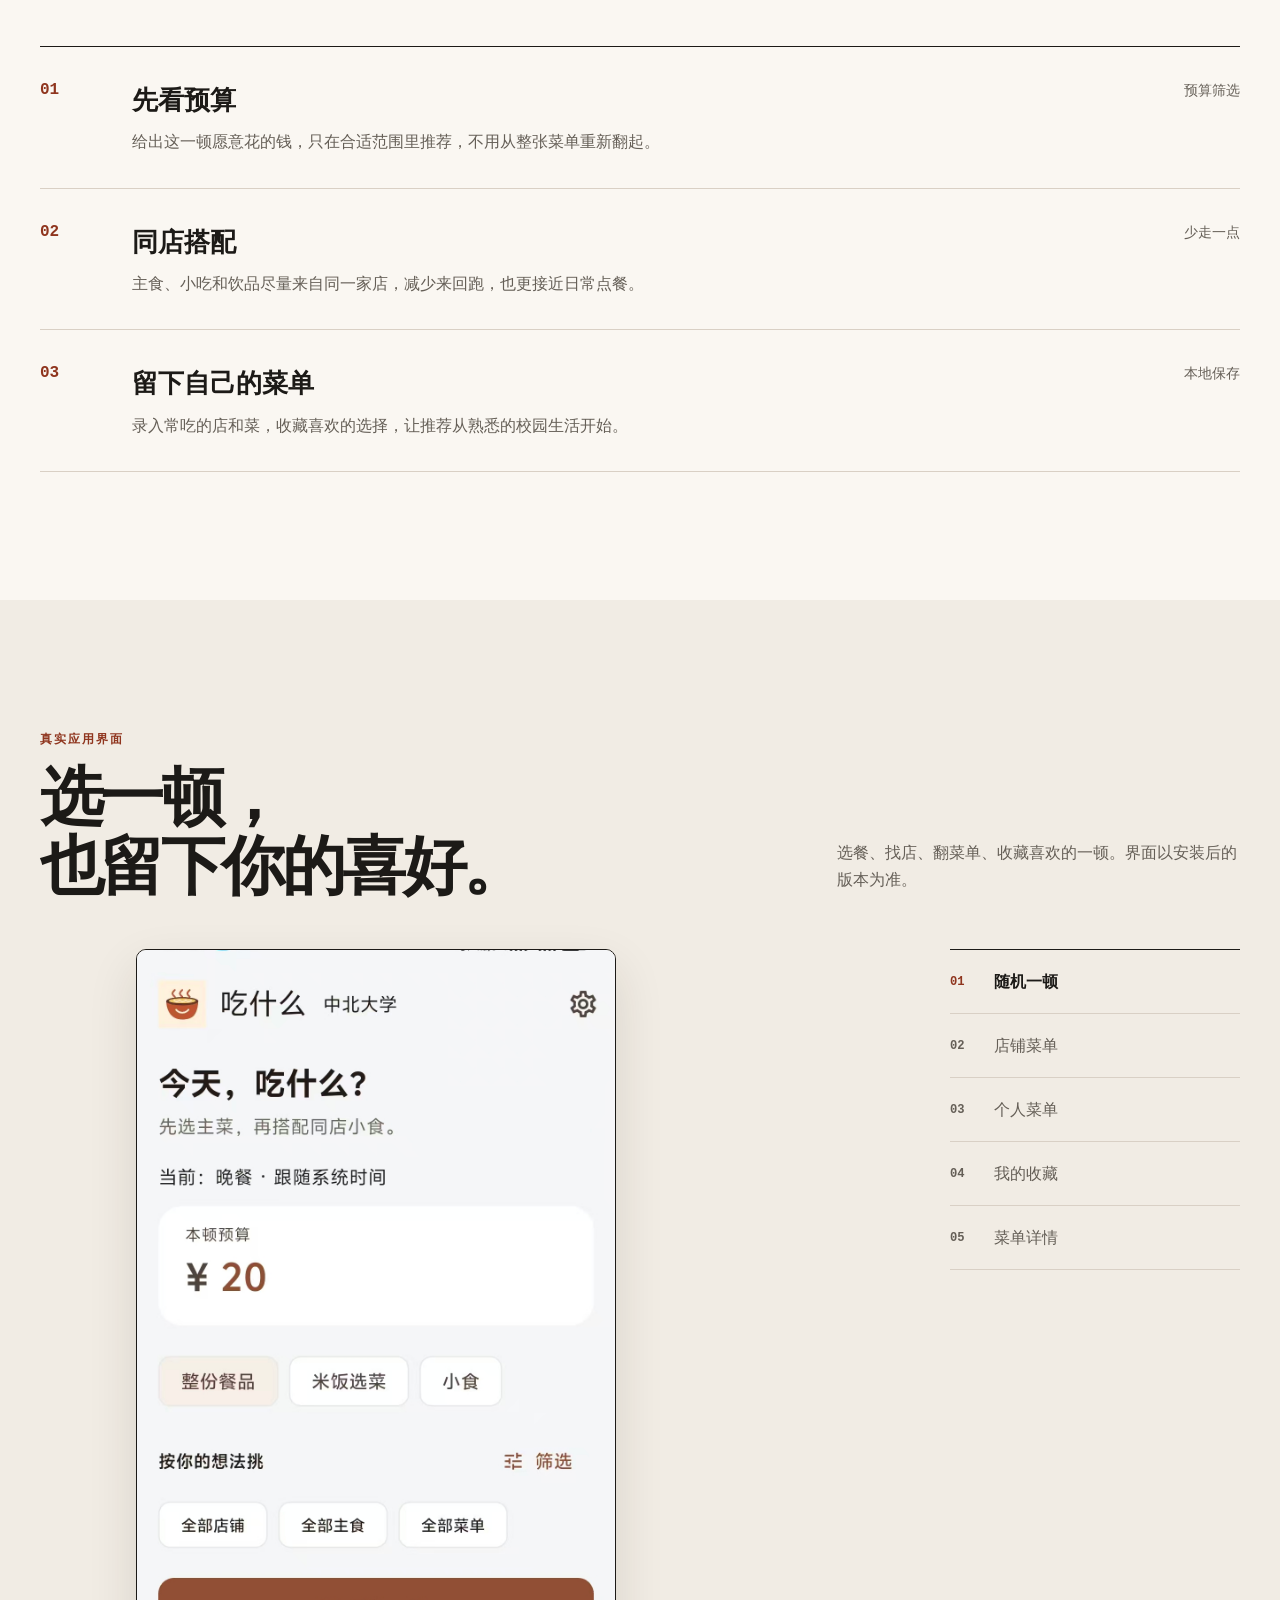
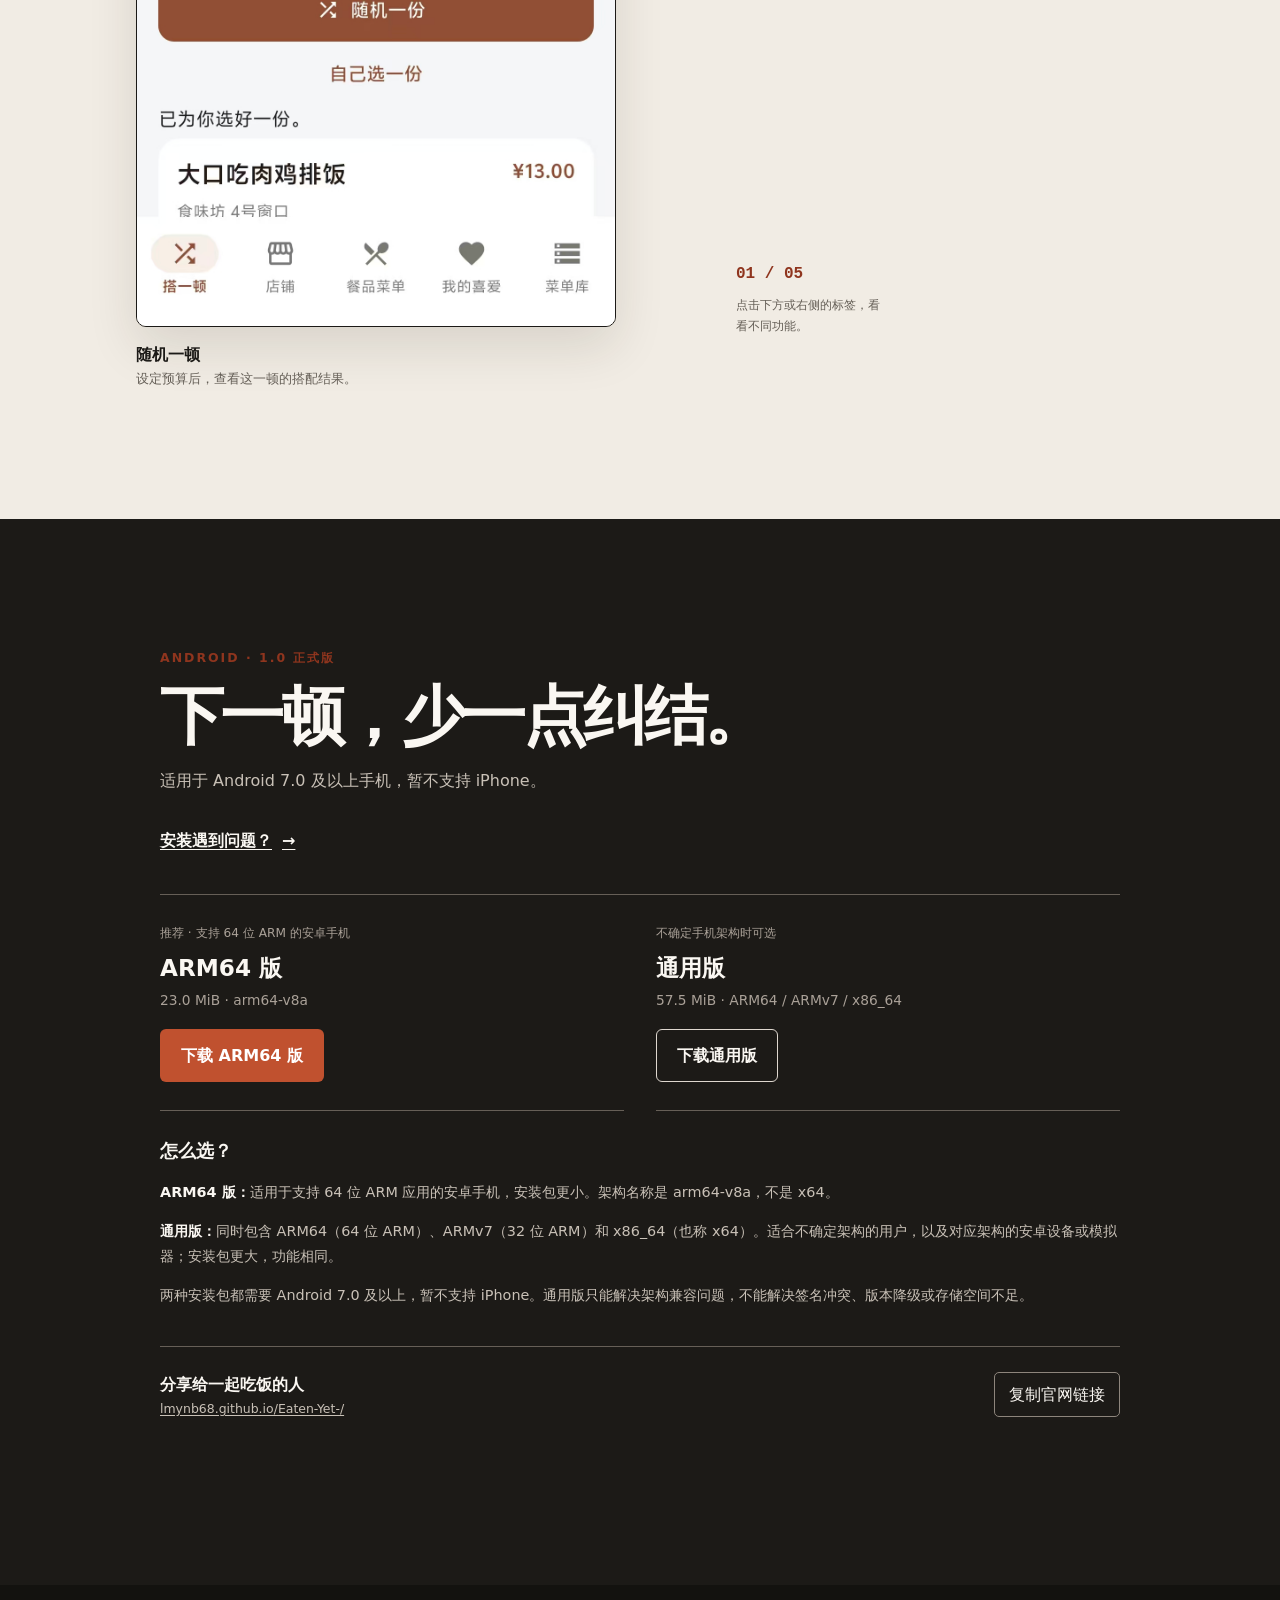
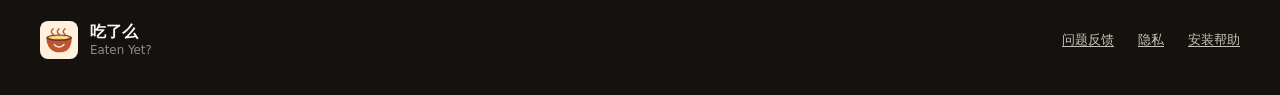
==== commit aeee5dbb: "Tighten download layout and add persistence regression coverage" ====
--- a/site/index.html
+++ b/site/index.html
@@ -135,7 +135,7 @@
             <h3>怎么选？</h3>
             <p><strong>ARM64 版：</strong>适用于支持 64 位 ARM 应用的安卓手机，安装包更小。架构名称是 arm64-v8a，不是 x64。</p>
             <p><strong>通用版：</strong>同时包含 ARM64（64 位 ARM）、ARMv7（32 位 ARM）和 x86_64（也称 x64）。适合不确定架构的用户，以及对应架构的安卓设备或模拟器；安装包更大，功能相同。</p>
-            <p>两种安装包都需要 Android 7.0 及以上，不能直接安装在 Windows 或 iPhone 上。通用版只能解决架构兼容问题，不能解决签名冲突、版本降级或存储空间不足。</p>
+            <p>两种安装包都需要 Android 7.0 及以上，暂不支持 iPhone。通用版只能解决架构兼容问题，不能解决签名冲突、版本降级或存储空间不足。</p>
           </div>
           <div class="release-link-box">
             <div><strong>分享给一起吃饭的人</strong><a href="https://lmynb68.github.io/Eaten-Yet-/" data-release-link>lmynb68.github.io/Eaten-Yet-/</a></div>
--- a/site/styles.css
+++ b/site/styles.css
@@ -211,3 +211,16 @@
 .download-guide h3 { margin: 0 0 12px; font-size: 1.15rem; }
 .download-guide p { color: #c9c1b7; font-size: .9rem; overflow-wrap: anywhere; }
 .download-guide strong { color: var(--paper); }
+
+/* Keep package help beneath both downloads instead of stretching a side column. */
+.download-grid { grid-template-columns: minmax(0, 1fr); gap: 32px; max-width: 960px; }
+.download-intro h2 { font-size: clamp(2.5rem, 5vw, 4rem); }
+.download-intro h2 br { display: none; }
+.download-options { display: grid; grid-template-columns: repeat(2, minmax(0, 1fr)); column-gap: 32px; }
+.download-option { grid-template-columns: minmax(0, 1fr); align-content: start; }
+.download-option .button { justify-self: start; }
+.download-guide, .release-link-box, .copy-status { grid-column: 1 / -1; }
+@media (max-width: 700px) {
+  .download-options { grid-template-columns: minmax(0, 1fr); }
+  .download-option .button { justify-self: stretch; }
+}
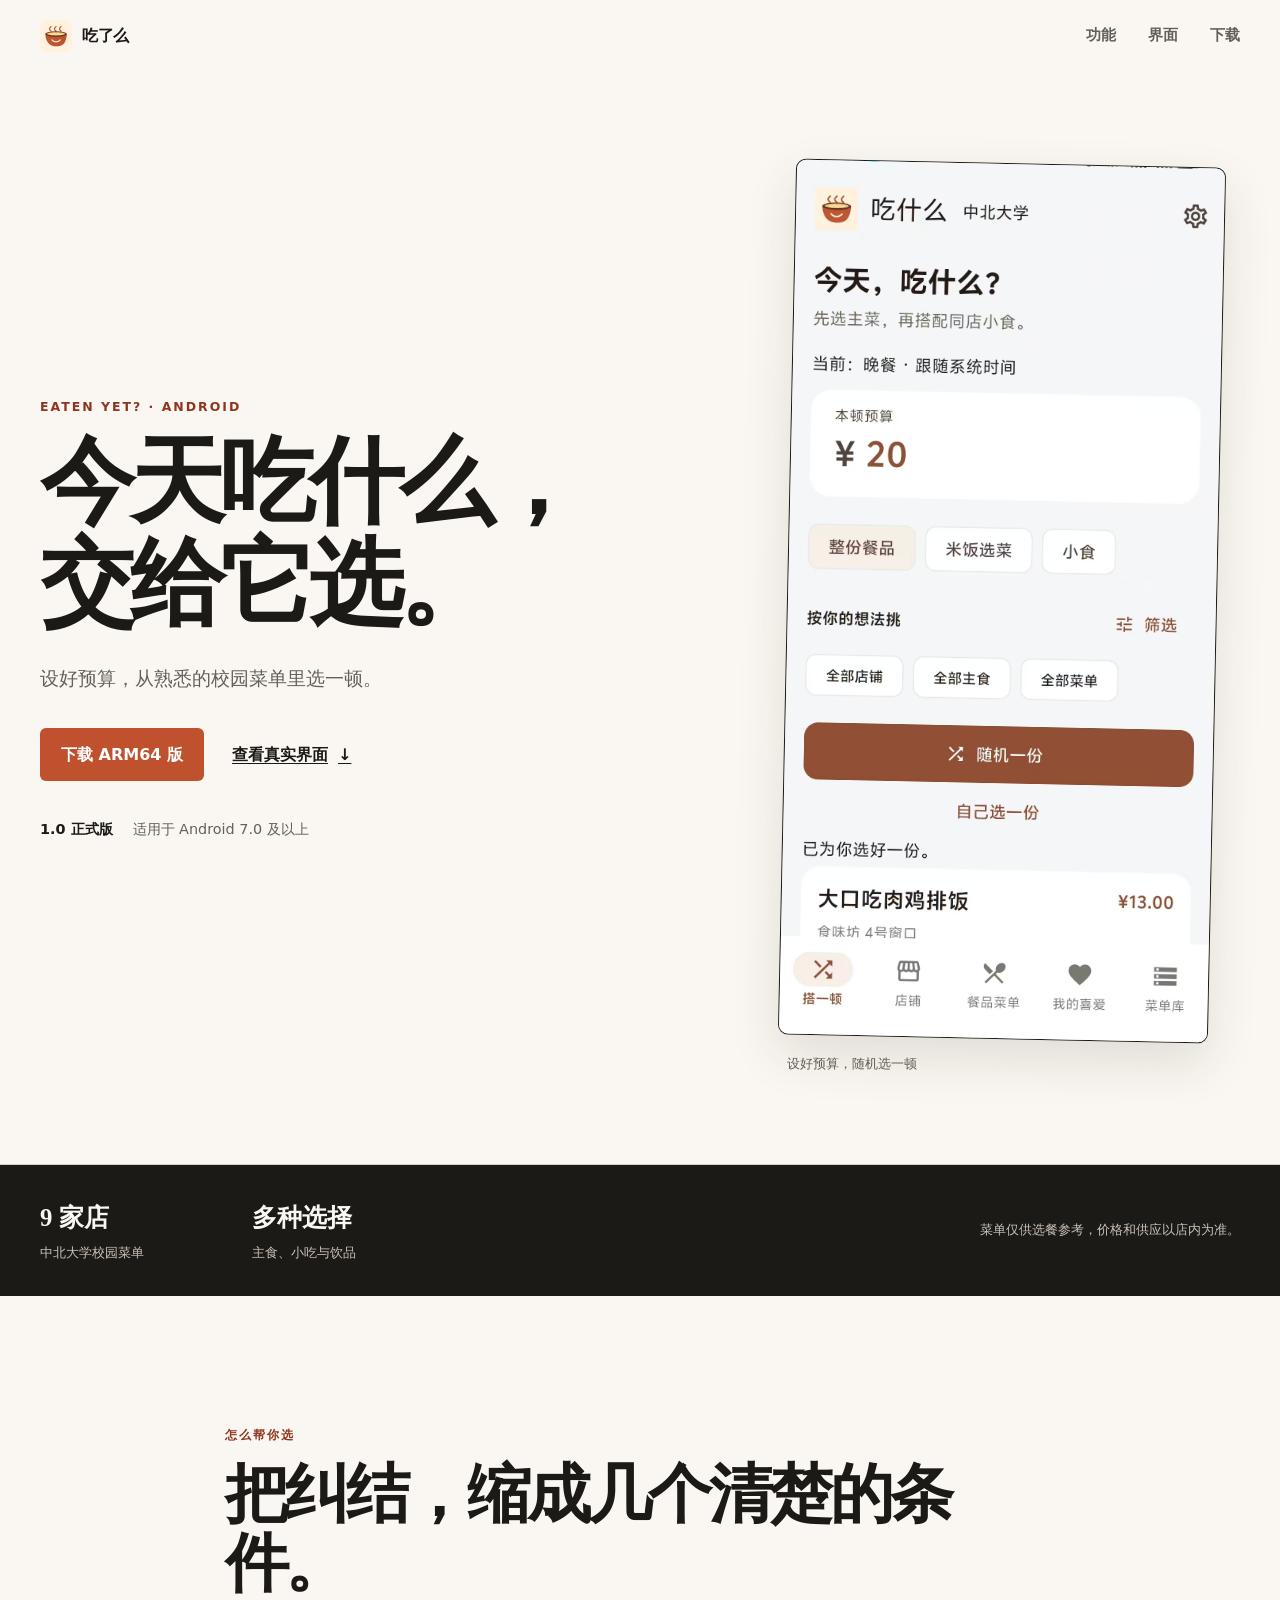
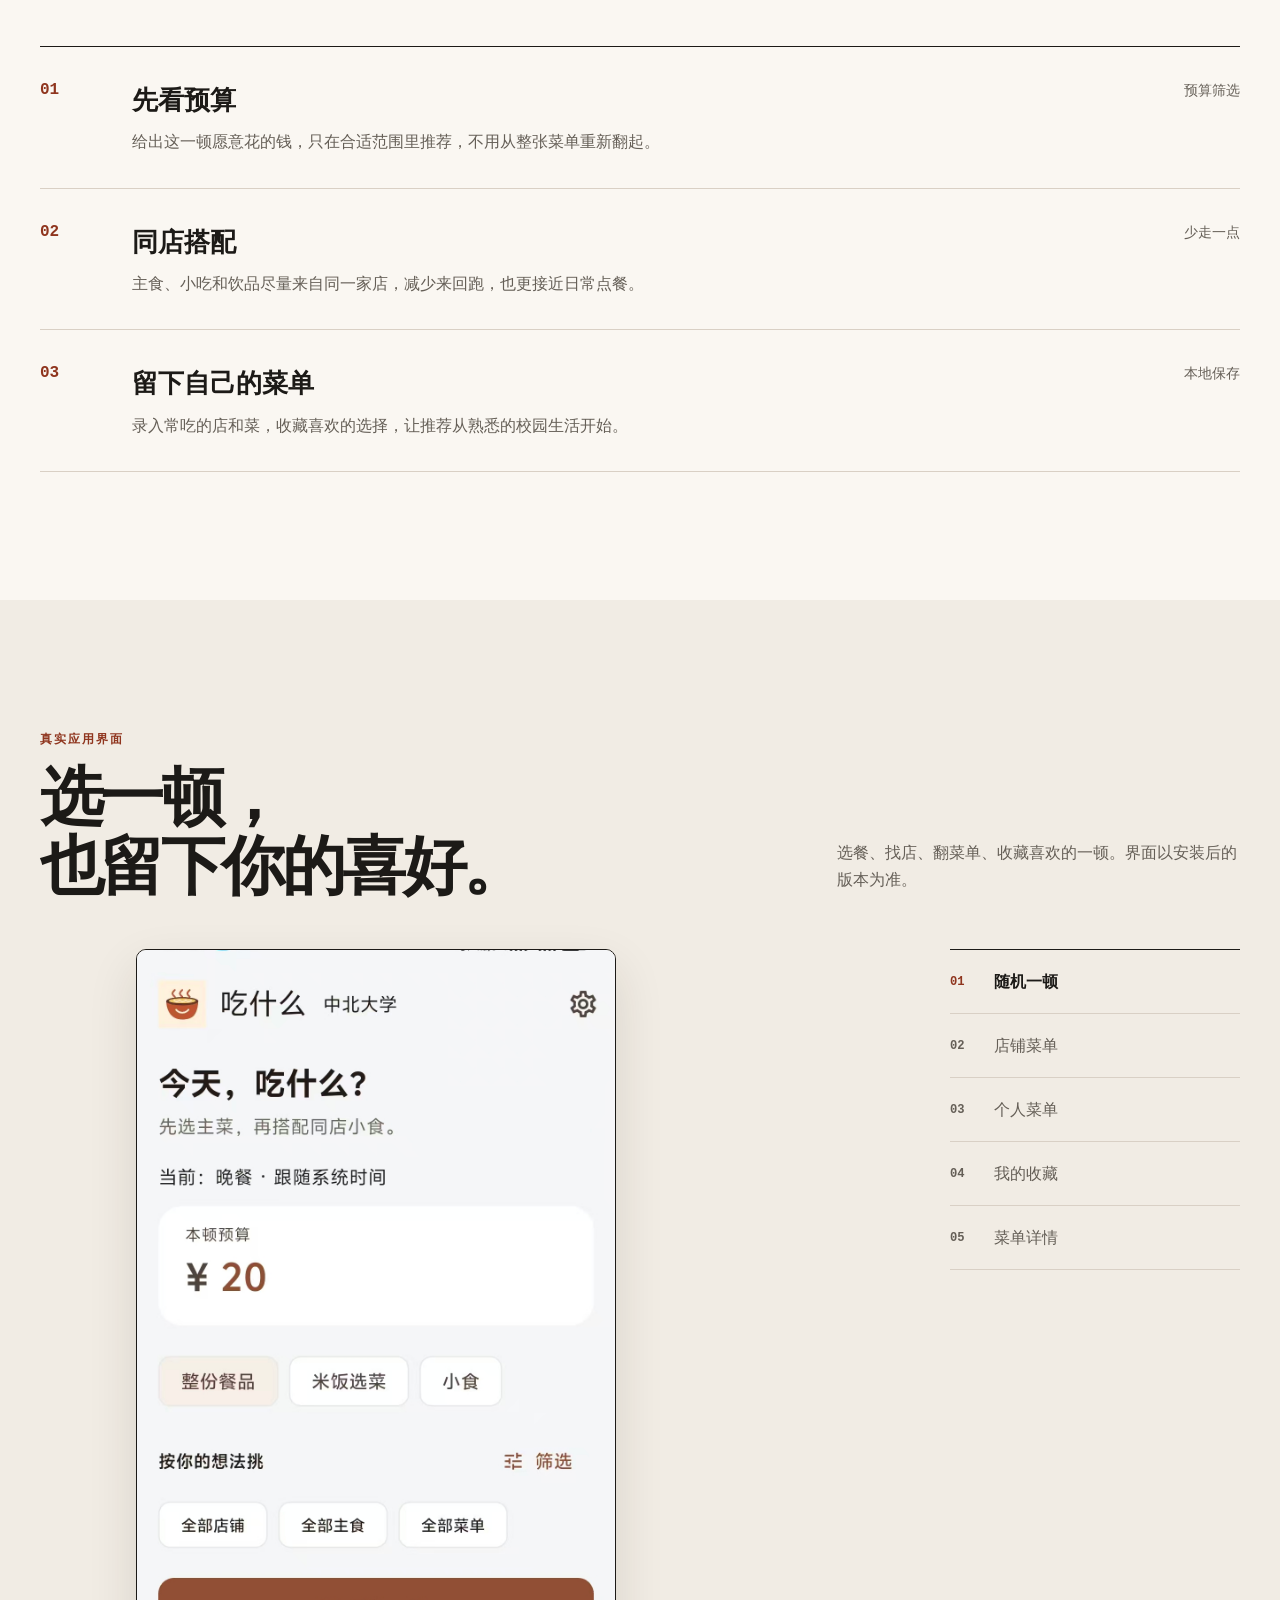
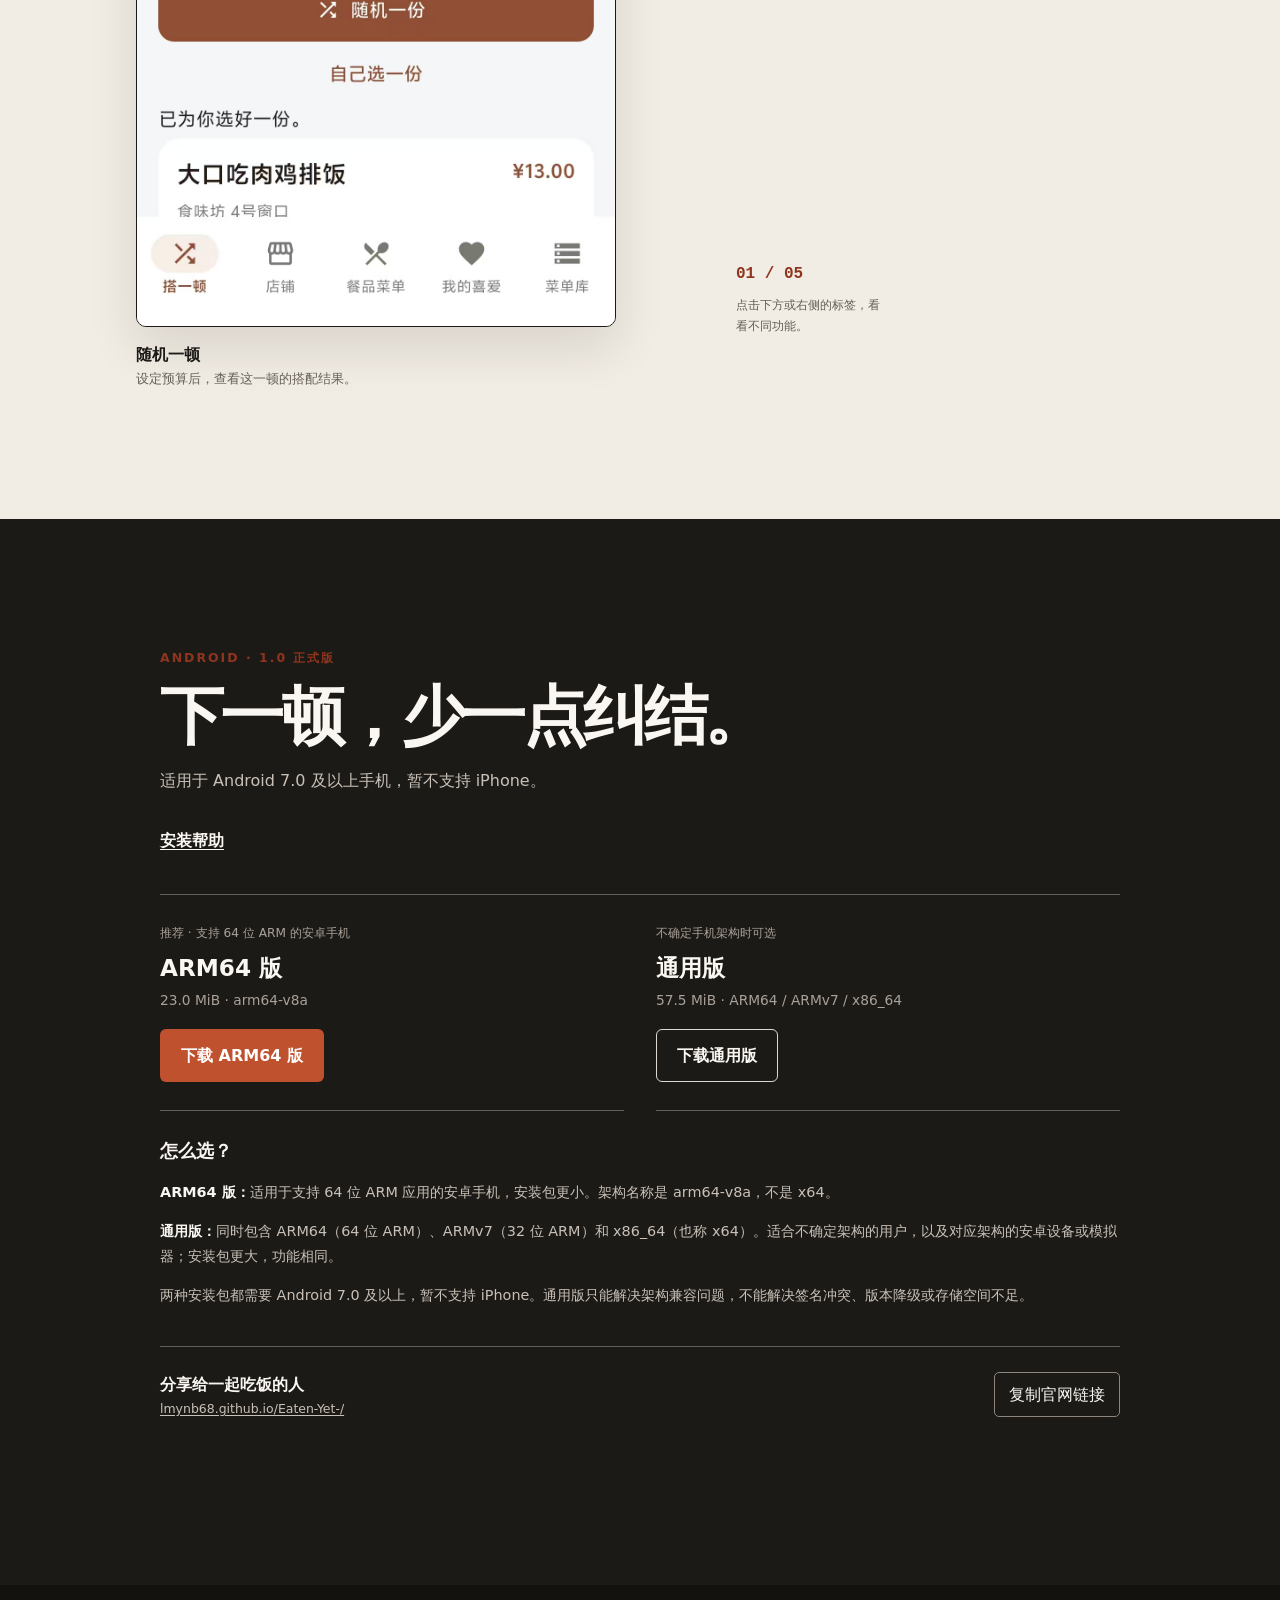
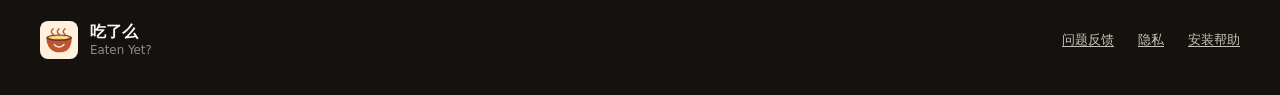
==== commit 111fec0e: "Rewrite project introduction and simplify installation help link" ====
--- a/site/index.html
+++ b/site/index.html
@@ -120,7 +120,7 @@
           <p class="eyebrow">Android · 1.0 正式版</p>
           <h2 id="download-title">下一顿，<br>少一点纠结。</h2>
           <p>适用于 Android 7.0 及以上手机，暂不支持 iPhone。</p>
-          <a class="text-link" href="install.html">安装遇到问题？ <span aria-hidden="true">→</span></a>
+          <a class="text-link" href="install.html">安装帮助</a>
         </div>
         <div class="download-options" data-release-status="loading">
           <article class="download-option is-primary">
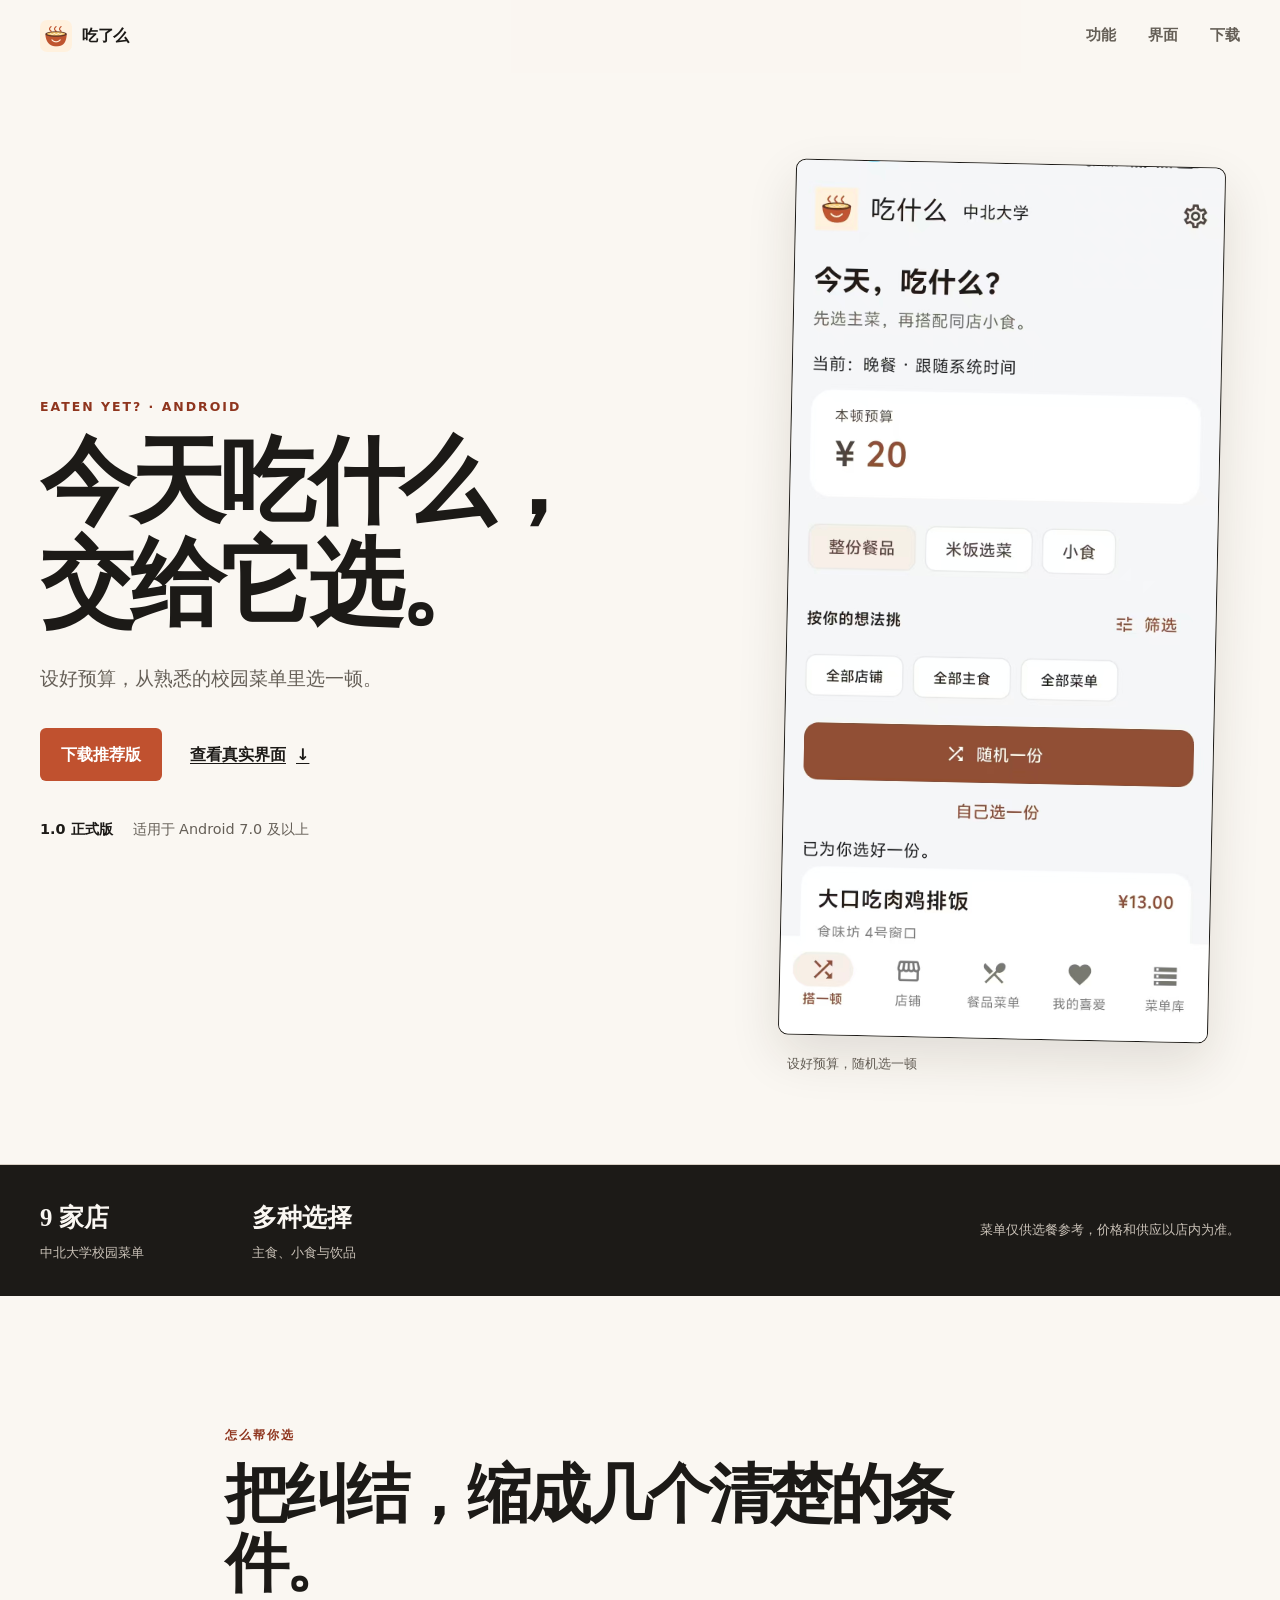
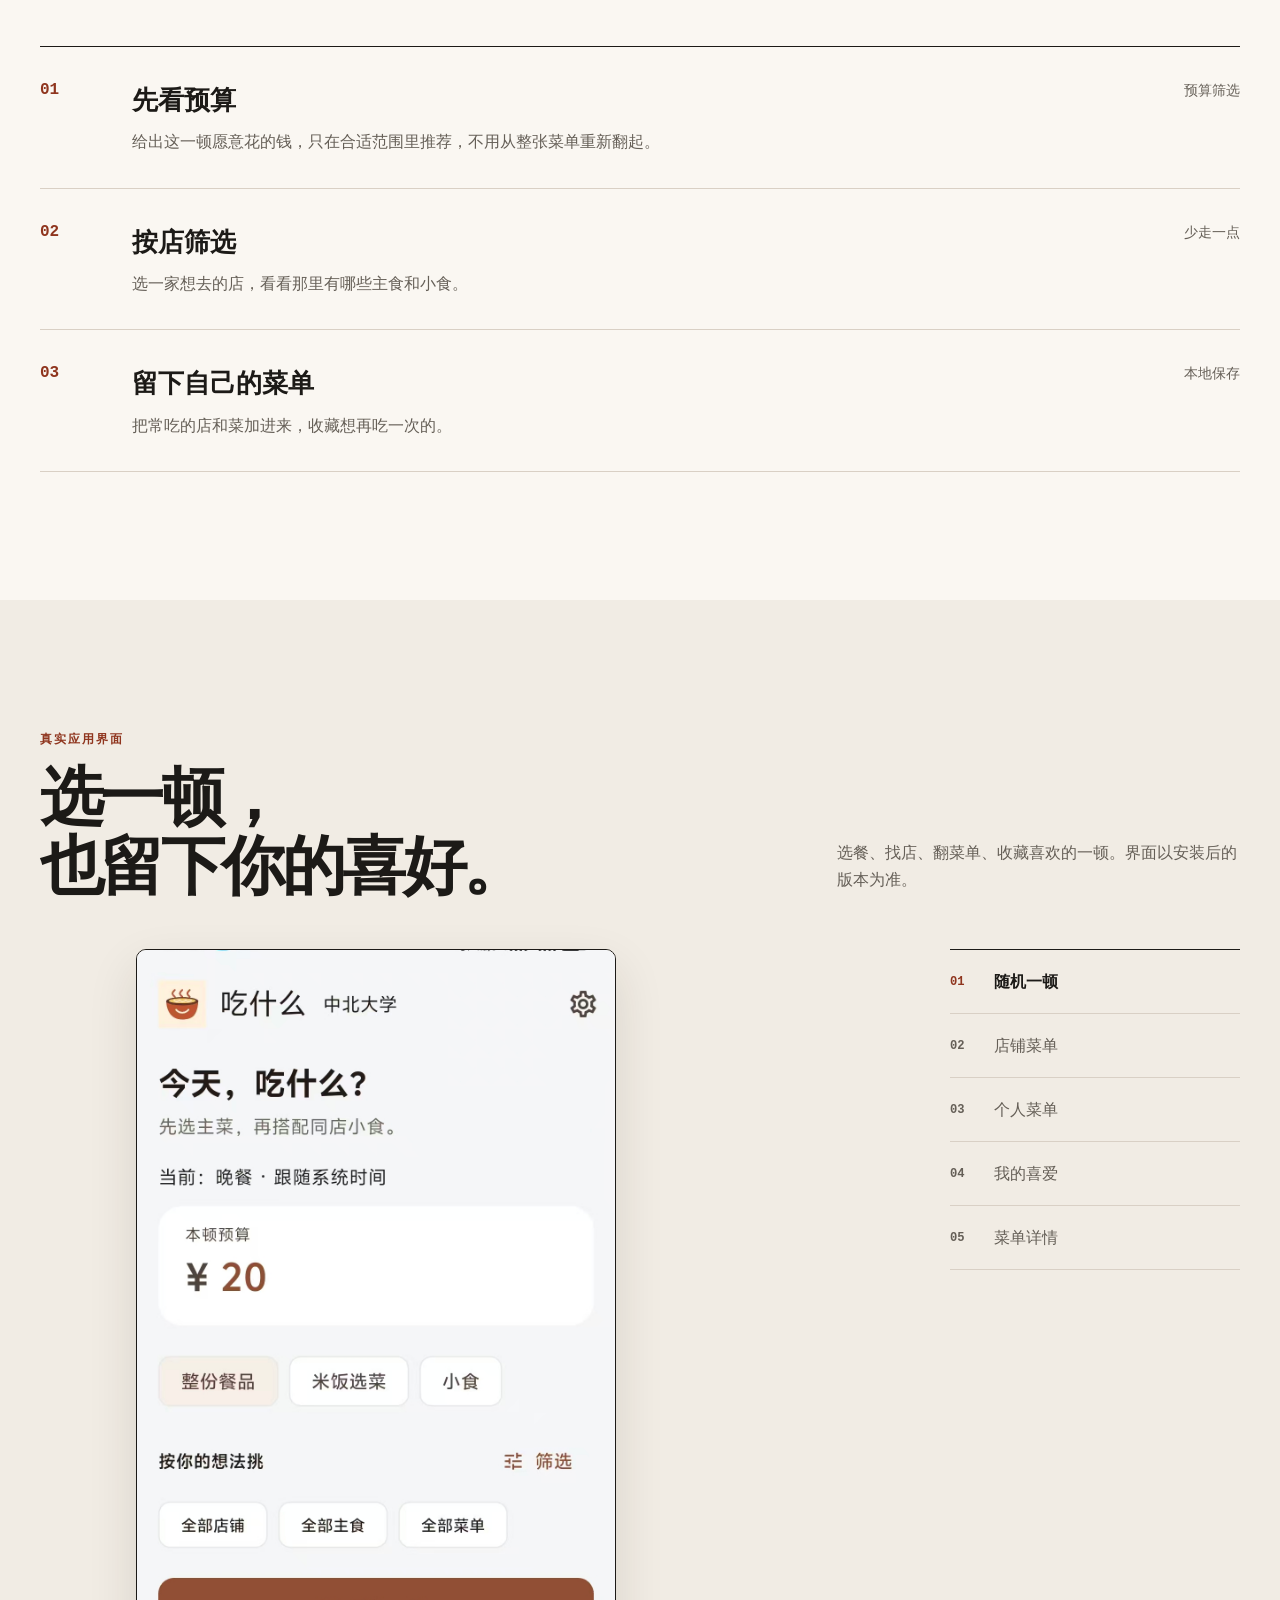
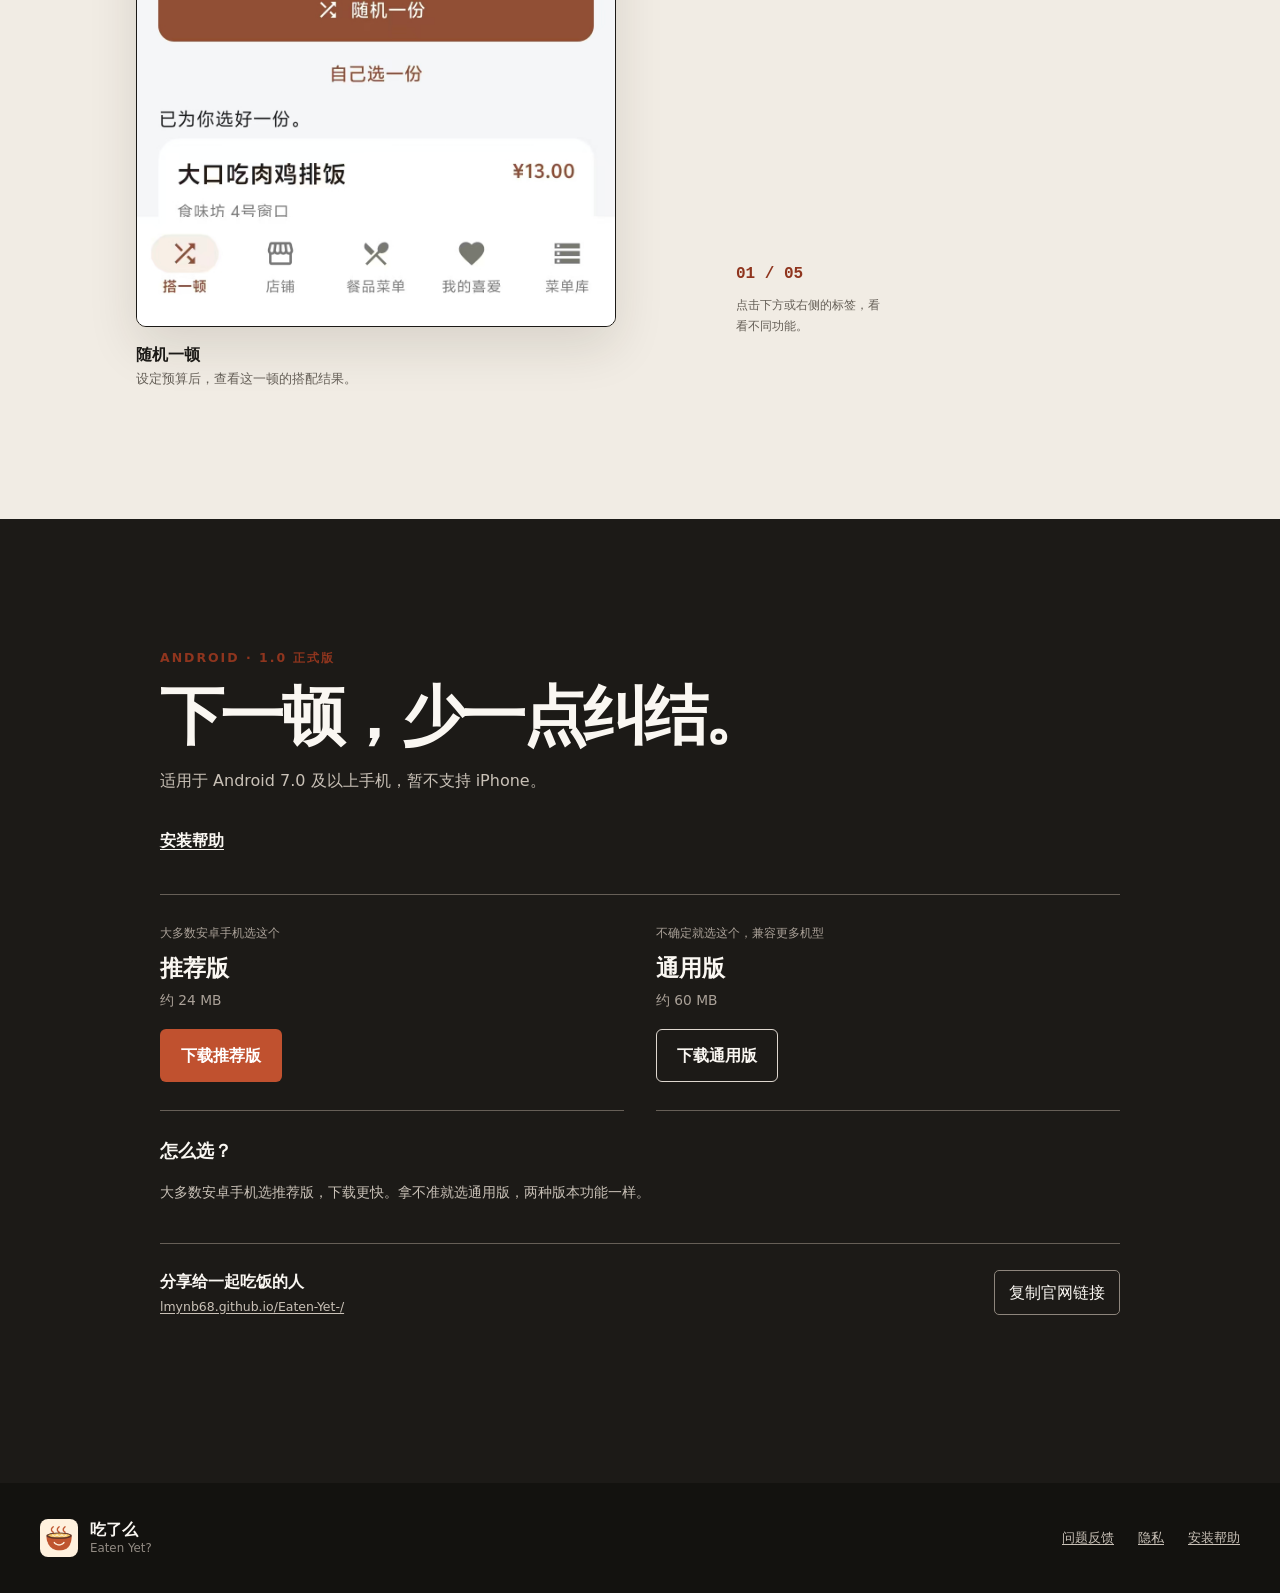
==== commit 7ffc1eec: "Archive validated source and refine user-facing copy for build34" ====
--- a/site/index.html
+++ b/site/index.html
@@ -3,7 +3,7 @@
 <head>
   <meta charset="utf-8">
   <meta name="viewport" content="width=device-width, initial-scale=1">
-  <meta name="description" content="吃了么是一款面向中北大学校园菜单的 Android 选餐应用。设好预算，从熟悉的菜单里选一顿。">
+  <meta name="description" content="吃了么是一款面向中北大学校园的 Android 选餐应用。设好预算，从熟悉的菜单里选一顿。">
   <title>吃了么 · 今天吃什么，交给它选</title>
   <link rel="icon" href="assets/logo.png">
   <link rel="stylesheet" href="styles.css">
@@ -43,7 +43,7 @@
           <h1 id="hero-title">今天吃什么，<br>交给它选。</h1>
           <p class="hero-lede">设好预算，从熟悉的校园菜单里选一顿。</p>
           <div class="hero-actions">
-            <a class="button button-primary" href="https://github.com/lmynb68/Eaten-Yet-/releases/download/v1.0.0%2B25/EatenYet-v1.0.0-build25-android-arm64.apk" data-primary-download>下载 ARM64 版</a>
+            <a class="button button-primary" href="https://github.com/lmynb68/Eaten-Yet-/releases/download/v1.0.0%2B25/EatenYet-v1.0.0-build25-android-arm64.apk" data-primary-download>下载推荐版</a>
             <a class="text-link" href="#interface">查看真实界面 <span aria-hidden="true">↓</span></a>
           </div>
           <p class="hero-meta"><strong>1.0 正式版</strong><span>适用于 Android 7.0 及以上</span></p>
@@ -60,7 +60,7 @@
     <section class="facts-band" aria-label="应用内容范围">
       <div class="wrap facts-grid">
         <div class="od-stat"><strong>9 家店</strong><span>中北大学校园菜单</span></div>
-        <div class="od-stat"><strong>多种选择</strong><span>主食、小吃与饮品</span></div>
+        <div class="od-stat"><strong>多种选择</strong><span>主食、小食与饮品</span></div>
         <p>菜单仅供选餐参考，价格和供应以店内为准。</p>
       </div>
     </section>
@@ -78,12 +78,12 @@
         </article>
         <article class="feature-row">
           <div class="feature-number" aria-hidden="true">02</div>
-          <div><h3>同店搭配</h3><p>主食、小吃和饮品尽量来自同一家店，减少来回跑，也更接近日常点餐。</p></div>
+          <div><h3>按店筛选</h3><p>选一家想去的店，看看那里有哪些主食和小食。</p></div>
           <span class="feature-note">少走一点</span>
         </article>
         <article class="feature-row">
           <div class="feature-number" aria-hidden="true">03</div>
-          <div><h3>留下自己的菜单</h3><p>录入常吃的店和菜，收藏喜欢的选择，让推荐从熟悉的校园生活开始。</p></div>
+          <div><h3>留下自己的菜单</h3><p>把常吃的店和菜加进来，收藏想再吃一次的。</p></div>
           <span class="feature-note">本地保存</span>
         </article>
       </div>
@@ -107,8 +107,8 @@
         <div class="gallery-tabs" role="tablist" aria-label="选择应用截图">
           <button class="gallery-tab is-active" type="button" role="tab" aria-controls="gallery-panel" tabindex="0" aria-selected="true" data-src="assets/android-meal.jpg" data-title="随机一顿" data-caption="设定预算后，查看这一顿的搭配结果。" data-alt="随机一顿界面"><span>01</span>随机一顿</button>
           <button class="gallery-tab" type="button" role="tab" aria-controls="gallery-panel" tabindex="-1" aria-selected="false" data-src="assets/android-stores.jpg" data-title="店铺菜单" data-caption="从熟悉的校园店铺开始浏览。" data-alt="校园店铺列表界面"><span>02</span>店铺菜单</button>
-          <button class="gallery-tab" type="button" role="tab" aria-controls="gallery-panel" tabindex="-1" aria-selected="false" data-src="assets/android-library.jpg" data-title="个人菜单" data-caption="管理自己录入和导入的菜单库。" data-alt="个人菜单库界面"><span>03</span>个人菜单</button>
-          <button class="gallery-tab" type="button" role="tab" aria-controls="gallery-panel" tabindex="-1" aria-selected="false" data-src="assets/android-favorites.jpg" data-title="我的收藏" data-caption="把想再吃一次的选择留在本地。" data-alt="收藏列表界面"><span>04</span>我的收藏</button>
+          <button class="gallery-tab" type="button" role="tab" aria-controls="gallery-panel" tabindex="-1" aria-selected="false" data-src="assets/android-library.jpg" data-title="个人菜单" data-caption="管理自己录入和导入的菜单。" data-alt="个人菜单界面"><span>03</span>个人菜单</button>
+          <button class="gallery-tab" type="button" role="tab" aria-controls="gallery-panel" tabindex="-1" aria-selected="false" data-src="assets/android-favorites.jpg" data-title="我的喜爱" data-caption="把想再吃一次的选择留在本地。" data-alt="收藏列表界面"><span>04</span>我的喜爱</button>
           <button class="gallery-tab" type="button" role="tab" aria-controls="gallery-panel" tabindex="-1" aria-selected="false" data-src="assets/android-menu.jpg" data-title="菜单详情" data-caption="查看菜单内容与不同规格。" data-alt="菜单详情界面"><span>05</span>菜单详情</button>
         </div>
       </div>
@@ -124,18 +124,16 @@
         </div>
         <div class="download-options" data-release-status="loading">
           <article class="download-option is-primary">
-            <div class="download-copy"><p class="option-kicker">推荐 · 支持 64 位 ARM 的安卓手机</p><h3>ARM64 版</h3><p><span data-arm64-size>23.0 MiB</span> · arm64-v8a</p></div>
-            <a class="button button-primary" href="https://github.com/lmynb68/Eaten-Yet-/releases/download/v1.0.0%2B25/EatenYet-v1.0.0-build25-android-arm64.apk" data-arm64-download>下载 ARM64 版</a>
+            <div class="download-copy"><p class="option-kicker">大多数安卓手机选这个</p><h3>推荐版</h3><p><span data-arm64-size>约 24 MB</span></p></div>
+            <a class="button button-primary" href="https://github.com/lmynb68/Eaten-Yet-/releases/download/v1.0.0%2B25/EatenYet-v1.0.0-build25-android-arm64.apk" data-arm64-download>下载推荐版</a>
           </article>
           <article class="download-option">
-            <div class="download-copy"><p class="option-kicker">不确定手机架构时可选</p><h3>通用版</h3><p><span data-universal-size>57.5 MiB</span> · ARM64 / ARMv7 / x86_64</p></div>
+            <div class="download-copy"><p class="option-kicker">不确定就选这个，兼容更多机型</p><h3>通用版</h3><p><span data-universal-size>约 60 MB</span></p></div>
             <a class="button button-secondary" href="https://github.com/lmynb68/Eaten-Yet-/releases/download/v1.0.0%2B25/EatenYet-v1.0.0-build25-android-universal.apk" data-universal-download>下载通用版</a>
           </article>
           <div class="download-guide">
             <h3>怎么选？</h3>
-            <p><strong>ARM64 版：</strong>适用于支持 64 位 ARM 应用的安卓手机，安装包更小。架构名称是 arm64-v8a，不是 x64。</p>
-            <p><strong>通用版：</strong>同时包含 ARM64（64 位 ARM）、ARMv7（32 位 ARM）和 x86_64（也称 x64）。适合不确定架构的用户，以及对应架构的安卓设备或模拟器；安装包更大，功能相同。</p>
-            <p>两种安装包都需要 Android 7.0 及以上，暂不支持 iPhone。通用版只能解决架构兼容问题，不能解决签名冲突、版本降级或存储空间不足。</p>
+            <p>大多数安卓手机选推荐版，下载更快。拿不准就选通用版，两种版本功能一样。</p>
           </div>
           <div class="release-link-box">
             <div><strong>分享给一起吃饭的人</strong><a href="https://lmynb68.github.io/Eaten-Yet-/" data-release-link>lmynb68.github.io/Eaten-Yet-/</a></div>
